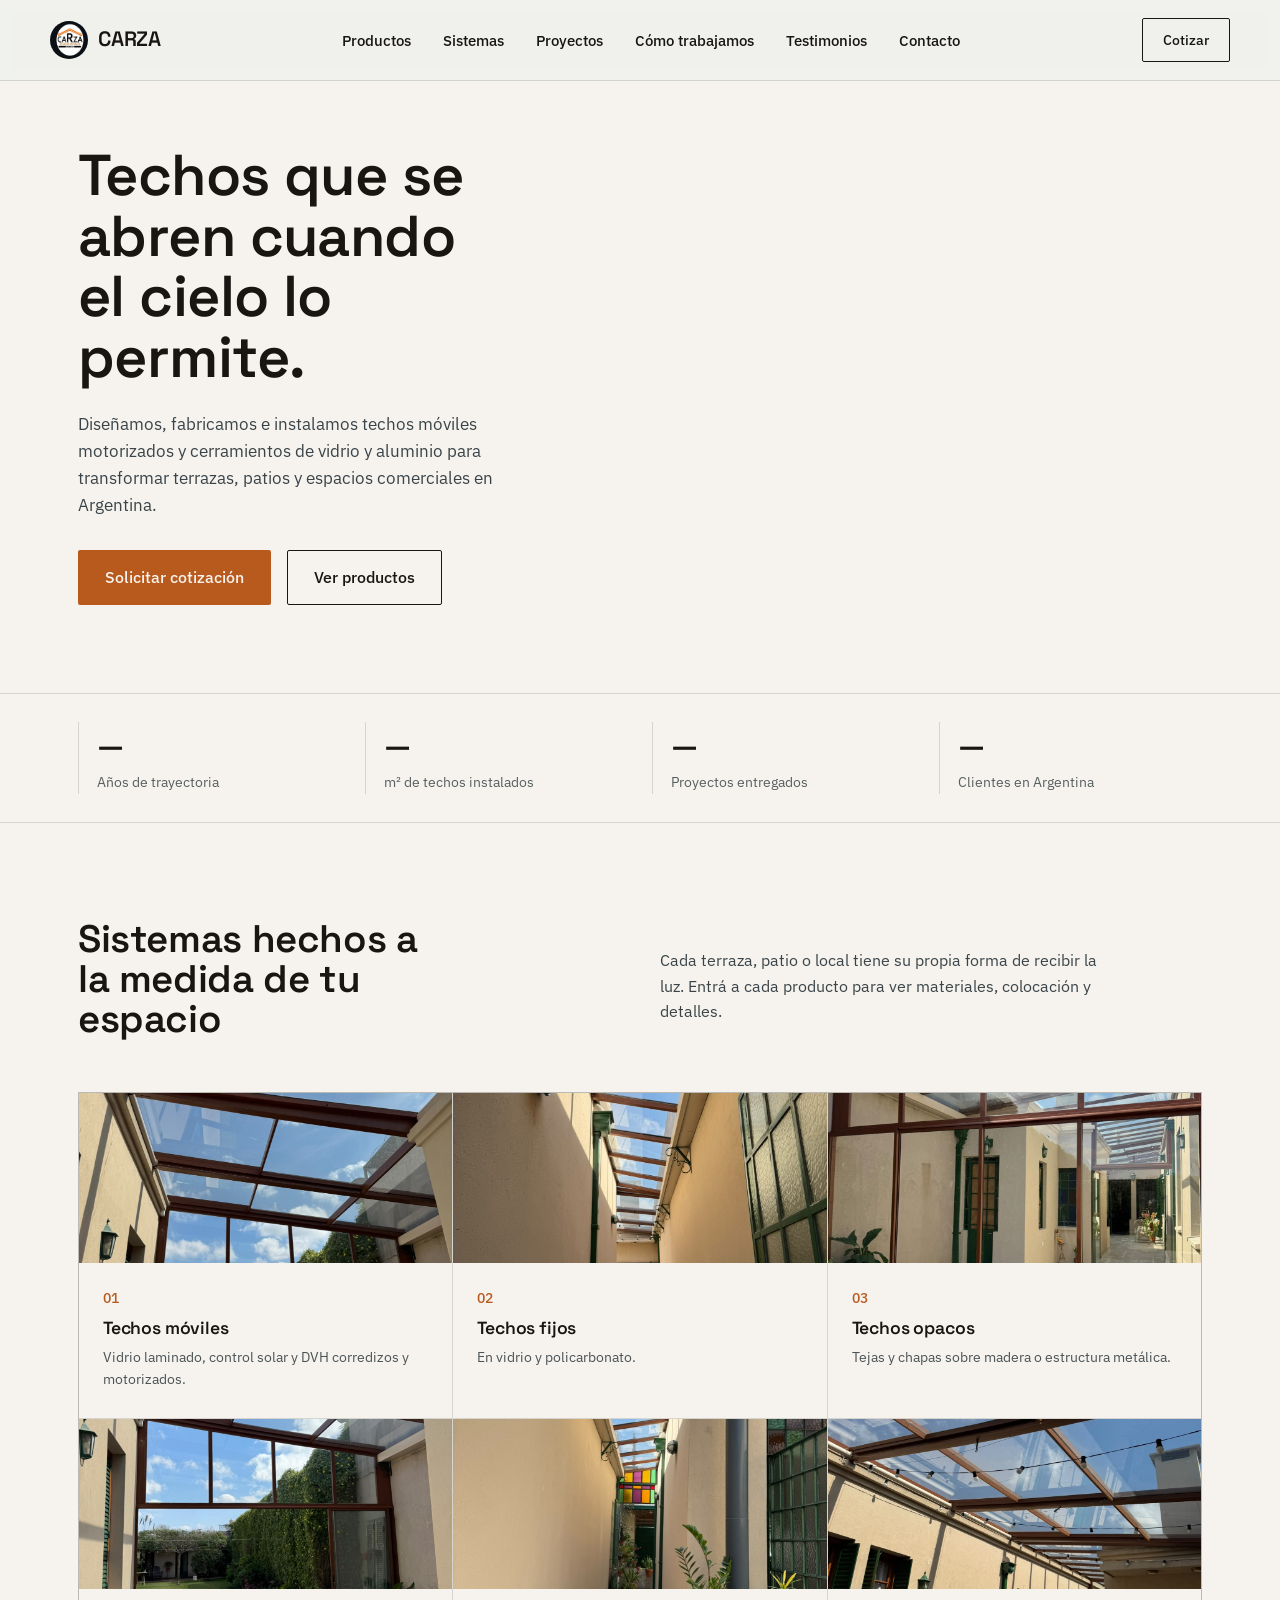
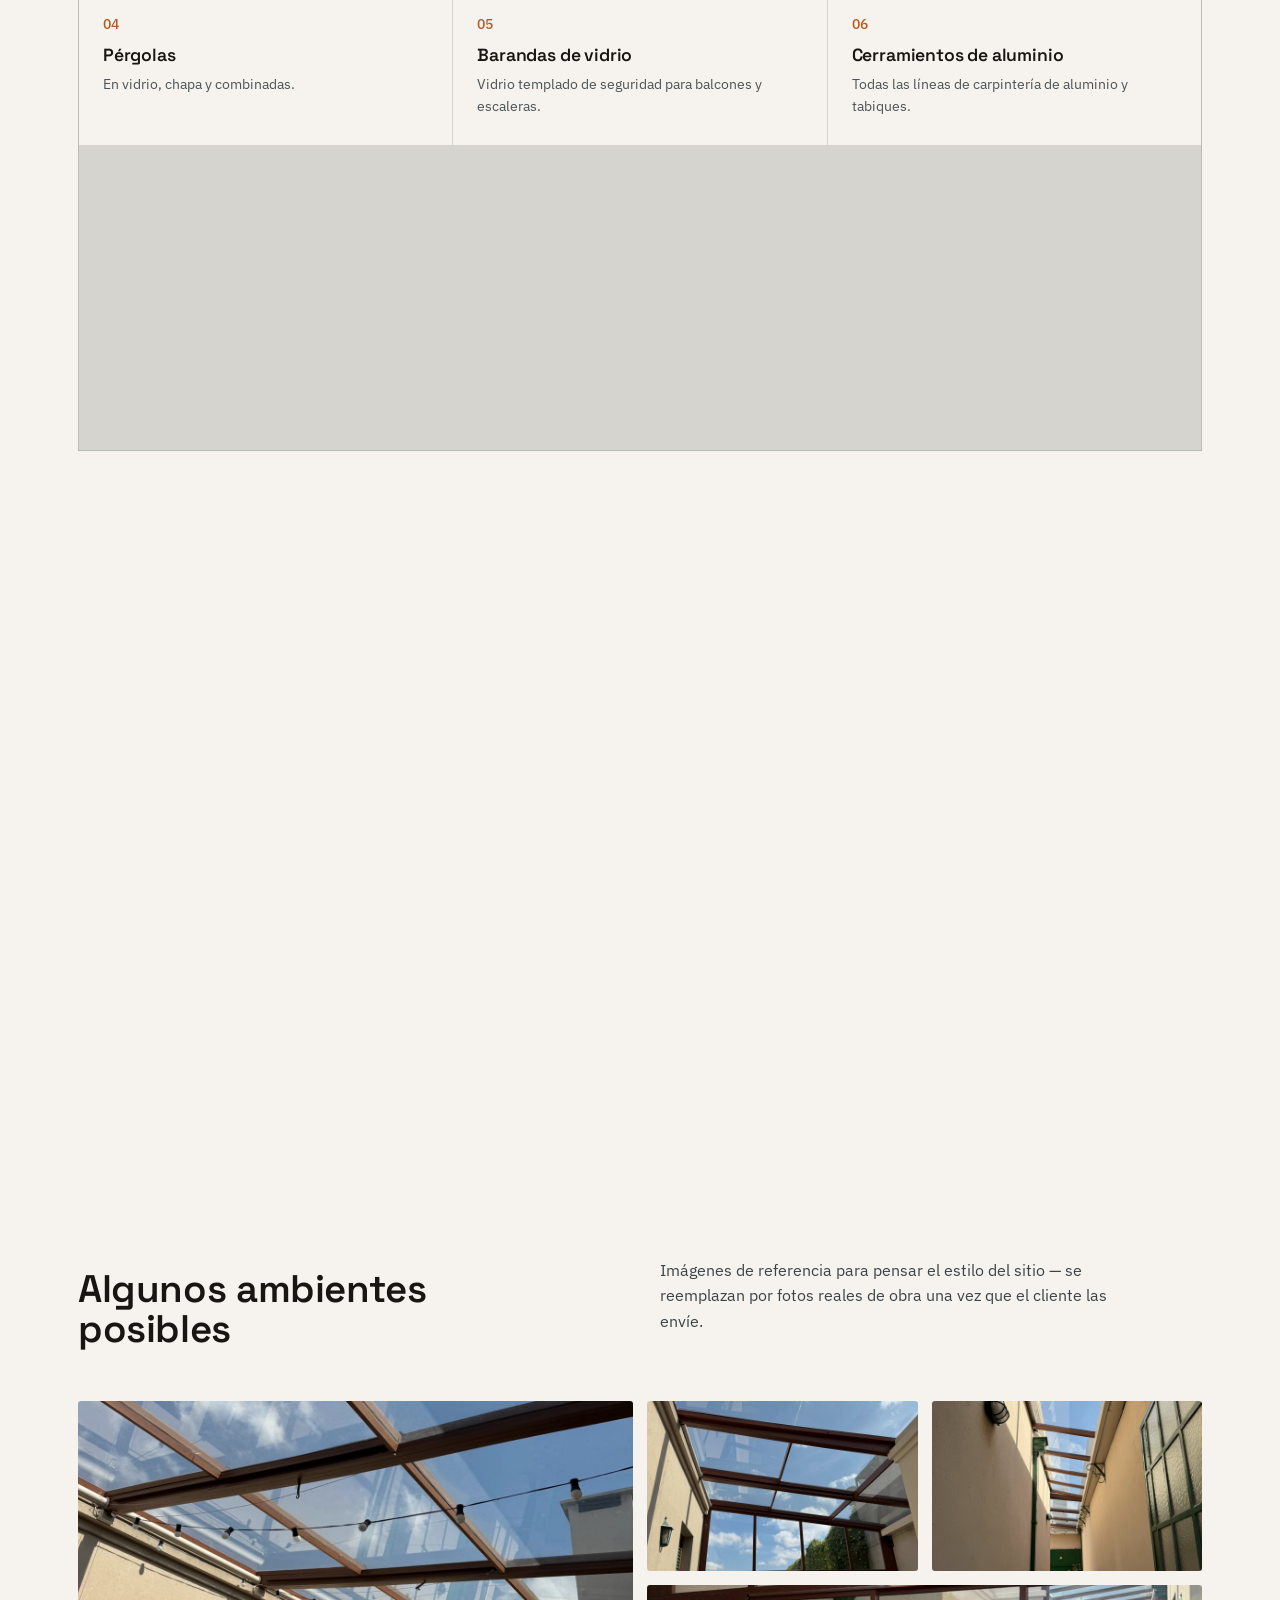
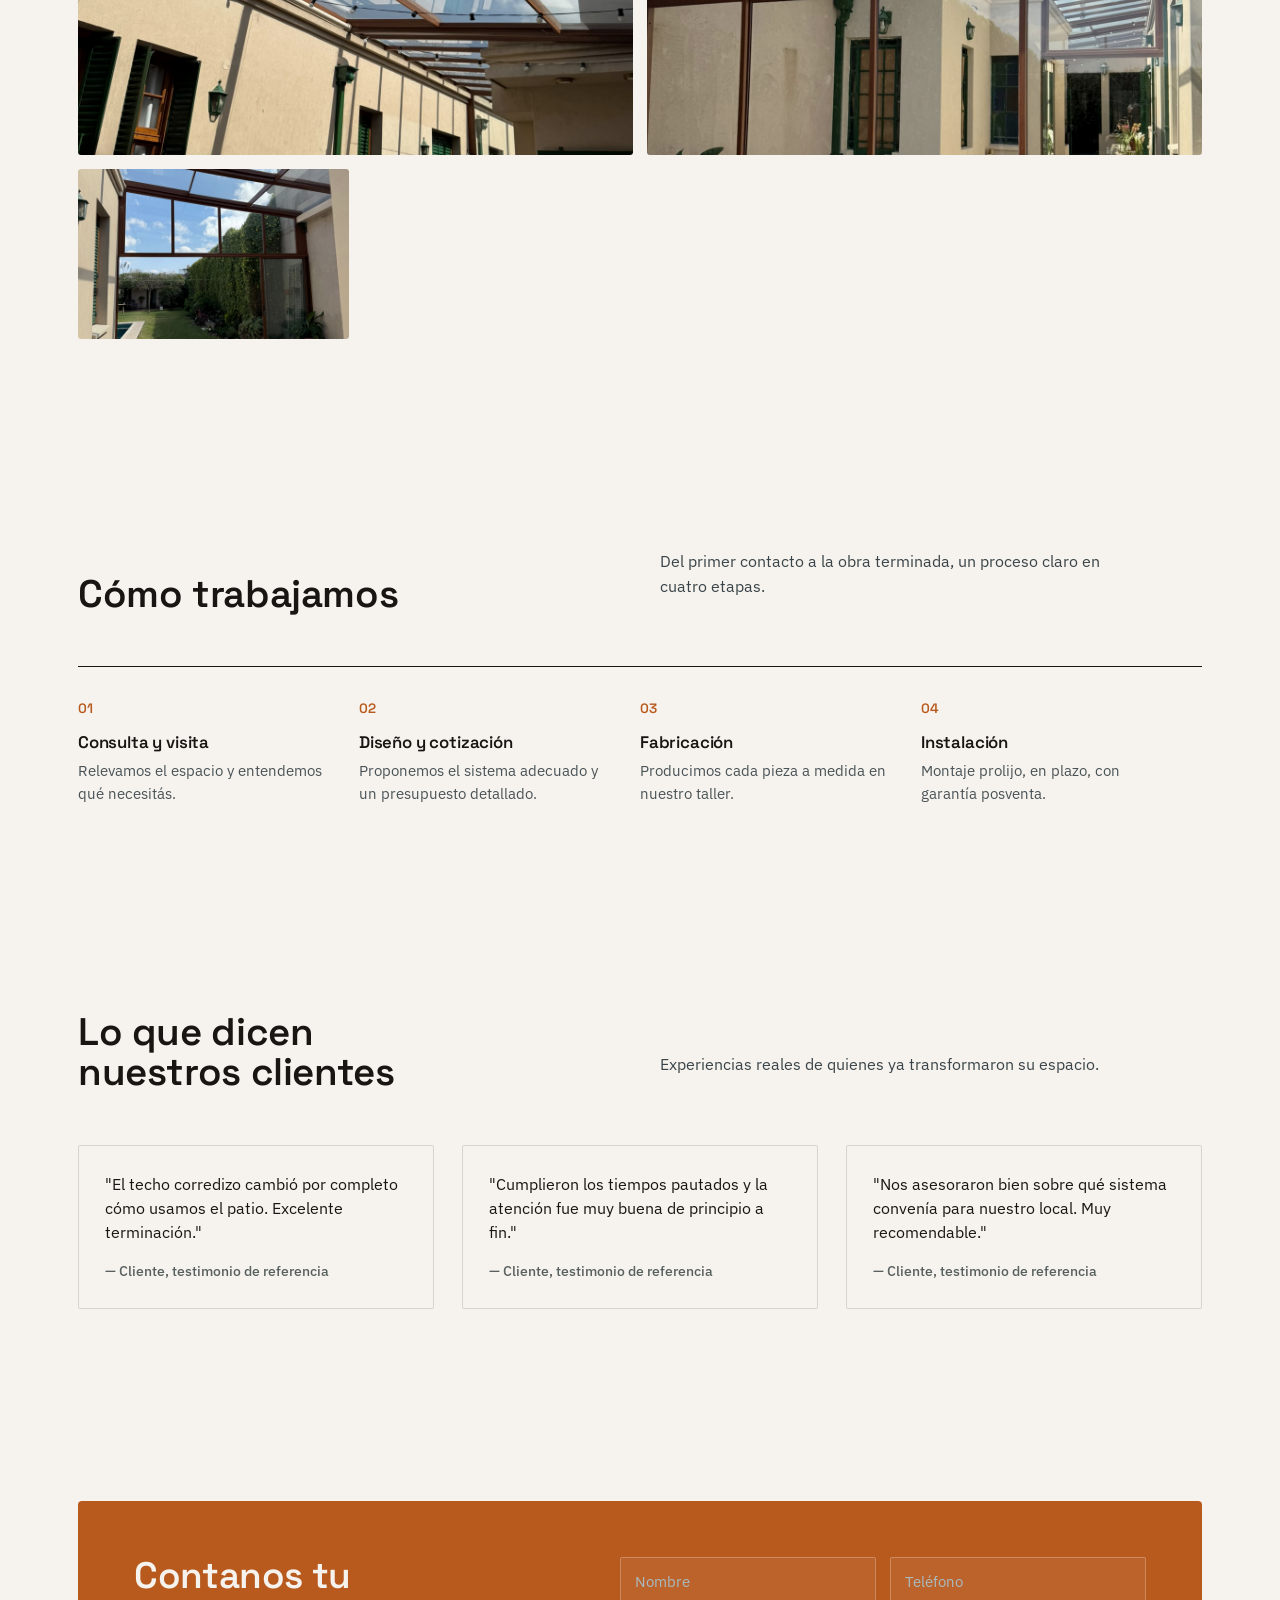
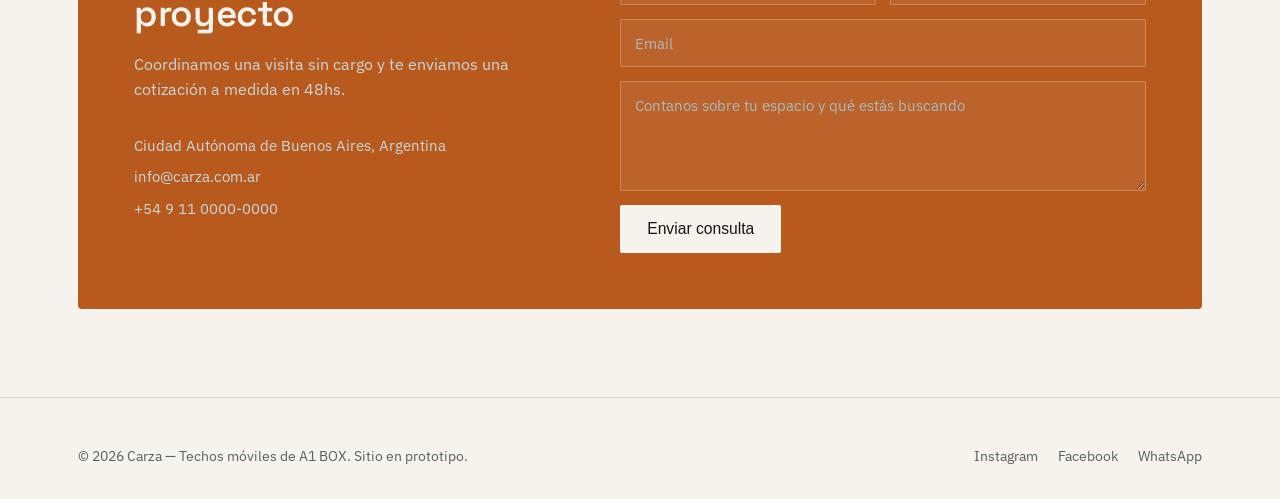
==== index.html @ 4908f933 "first commit" ====
<!DOCTYPE html>
<html lang="es-AR">
<head>
<meta charset="UTF-8">
<meta name="viewport" content="width=device-width, initial-scale=1.0">
<title>CARZA — Techos móviles de A1 BOX</title>
<meta name="description" content="Diseño, fabricación e instalación de techos móviles motorizados y cerramientos de vidrio y aluminio.">
<link rel="icon" href="assets/logo.png">
<link rel="preconnect" href="https://fonts.googleapis.com">
<link rel="preconnect" href="https://fonts.gstatic.com" crossorigin>
<link href="https://fonts.googleapis.com/css2?family=Space+Grotesk:wght@400;500;600;700&family=IBM+Plex+Sans:wght@400;500&display=swap" rel="stylesheet">
<link rel="stylesheet" href="styles.css">
</head>
<body>

<header>
  <div class="wrap header-inner">
    <a href="#top" class="brand"><img src="assets/logo.png" alt="Carza"> CARZA</a>
    <nav>
      <ul>
        <li class="has-dropdown">
          <a href="#productos">Productos</a>
          <ul class="dropdown">
            <li><a href="techos-moviles.html">Techos móviles</a></li>
            <li><a href="techos-fijos.html">Techos fijos</a></li>
            <li><a href="techos-opacos.html">Techos opacos</a></li>
            <li><a href="pergolas.html">Pérgolas</a></li>
            <li><a href="barandas-de-vidrio.html">Barandas de vidrio</a></li>
            <li><a href="cerramientos-de-aluminio.html">Cerramientos de aluminio</a></li>
            <li><a href="piel-de-vidrios.html">Piel de vidrios</a></li>
          </ul>
        </li>
        <li><a href="#sistemas">Sistemas</a></li>
        <li><a href="#galeria">Proyectos</a></li>
        <li><a href="#proceso">Cómo trabajamos</a></li>
        <li><a href="#testimonios">Testimonios</a></li>
        <li><a href="#contacto">Contacto</a></li>
      </ul>
    </nav>
    <a href="#contacto" class="nav-cta">Cotizar</a>
  </div>
</header>

<main id="top">
  <div class="wrap">
    <section class="hero" style="padding-top:64px;">
      <div>
        <h1>Techos que se abren cuando el cielo lo permite.</h1>
        <p class="lead">Diseñamos, fabricamos e instalamos techos móviles motorizados y cerramientos de vidrio y aluminio para transformar terrazas, patios y espacios comerciales en Argentina.</p>
        <div class="cta-row">
          <a href="#contacto" class="btn btn-primary">Solicitar cotización</a>
          <a href="#productos" class="btn btn-ghost">Ver productos</a>
        </div>
      </div>
      <div class="hero-visual">
        <video src="assets/video-techo.mp4" autoplay muted loop playsinline></video>
          <defs>
            <linearGradient id="sky" x1="0" y1="0" x2="0" y2="1">
              <stop offset="0" stop-color="#E6E1D9"/>
              <stop offset="1" stop-color="#F6F3EF"/>
            </linearGradient>
          </defs>
          <rect x="0" y="0" width="480" height="340" fill="url(#sky)"/>
          <rect x="30" y="60" width="16" height="220" fill="#202B30"/>
          <rect x="434" y="60" width="16" height="220" fill="#202B30"/>
          <rect x="30" y="60" width="420" height="14" fill="#202B30"/>
          <g id="slats">
            <rect class="slat" x="46" y="74" width="80" height="10" fill="#DD7A34"/>
            <rect class="slat" x="126" y="74" width="80" height="10" fill="#DD7A34" opacity="0.85"/>
            <rect class="slat" x="206" y="74" width="80" height="10" fill="#DD7A34" opacity="0.7"/>
            <rect class="slat" x="286" y="74" width="80" height="10" fill="#DD7A34" opacity="0.55"/>
            <rect class="slat" x="366" y="74" width="68" height="10" fill="#DD7A34" opacity="0.4"/>
          </g>
          <line x1="10" y1="300" x2="470" y2="300" stroke="#B3ADA4" stroke-width="1"/>
          <rect x="34" y="280" width="8" height="20" fill="#B3ADA4"/>
          <rect x="438" y="280" width="8" height="20" fill="#B3ADA4"/>
        </svg>
      </div>
    </section>
  </div>

  <div class="stat-strip">
    <div class="wrap">
      <div class="stat"><b>—</b><span>Años de trayectoria</span></div>
      <div class="stat"><b>—</b><span>m² de techos instalados</span></div>
      <div class="stat"><b>—</b><span>Proyectos entregados</span></div>
      <div class="stat"><b>—</b><span>Clientes en Argentina</span></div>
    </div>
  </div>

  <div class="wrap">
    <section id="productos">
      <div class="section-head reveal">
        <h2>Sistemas hechos a la medida de tu espacio</h2>
        <p>Cada terraza, patio o local tiene su propia forma de recibir la luz. Entrá a cada producto para ver materiales, colocación y detalles.</p>
      </div>
      <div class="product-grid">
        <a class="product-card reveal" href="techos-moviles.html">
          <div class="product-card-media"><img src="assets/img-techo2.jpeg" alt="Techos móviles" loading="lazy"></div>
          <div class="product-card-body">
            <span class="num">01</span>
            <h3>Techos móviles</h3>
            <p>Vidrio laminado, control solar y DVH corredizos y motorizados.</p>
          </div>
        </a>
        <a class="product-card reveal" href="techos-fijos.html">
          <div class="product-card-media"><img src="assets/img-techo3.jpeg" alt="Techos fijos" loading="lazy"></div>
          <div class="product-card-body">
            <span class="num">02</span>
            <h3>Techos fijos</h3>
            <p>En vidrio y policarbonato.</p>
          </div>
        </a>
        <a class="product-card reveal" href="techos-opacos.html">
          <div class="product-card-media"><img src="assets/img-techo4.jpeg" alt="Techos opacos" loading="lazy"></div>
          <div class="product-card-body">
            <span class="num">03</span>
            <h3>Techos opacos</h3>
            <p>Tejas y chapas sobre madera o estructura metálica.</p>
          </div>
        </a>
        <a class="product-card reveal" href="pergolas.html">
          <div class="product-card-media"><img src="assets/img-techo5.jpeg" alt="Pérgolas" loading="lazy"></div>
          <div class="product-card-body">
            <span class="num">04</span>
            <h3>Pérgolas</h3>
            <p>En vidrio, chapa y combinadas.</p>
          </div>
        </a>
        <a class="product-card reveal" href="barandas-de-vidrio.html">
          <div class="product-card-media"><img src="assets/img-techo6.jpeg" alt="Barandas de vidrio" loading="lazy"></div>
          <div class="product-card-body">
            <span class="num">05</span>
            <h3>Barandas de vidrio</h3>
            <p>Vidrio templado de seguridad para balcones y escaleras.</p>
          </div>
        </a>
        <a class="product-card reveal" href="cerramientos-de-aluminio.html">
          <div class="product-card-media"><img src="assets/img-techo.jpeg" alt="Cerramientos de aluminio" loading="lazy"></div>
          <div class="product-card-body">
            <span class="num">06</span>
            <h3>Cerramientos de aluminio</h3>
            <p>Todas las líneas de carpintería de aluminio y tabiques.</p>
          </div>
        </a>
        <a class="product-card reveal" href="piel-de-vidrios.html">
          <div class="product-card-media"><img src="https://picsum.photos/seed/carza-piel2/500/380" alt="Piel de vidrios" loading="lazy"></div>
          <div class="product-card-body">
            <span class="num">07</span>
            <h3>Piel de vidrios</h3>
            <p>Revestimientos y fachadas continuas de vidrio.</p>
          </div>
        </a>
      </div>
    </section>

    <section id="sistemas">
      <div class="section-head reveal">
        <h2>Líneas y sistemas que trabajamos</h2>
        <p>Un catálogo completo de carpinterías, techos y cerramientos para cada tipo de proyecto.</p>
      </div>
      <div class="systems-grid">
        <div class="systems-col reveal">
          <h3>Carpinterías de aluminio</h3>
          <p class="systems-note">Proveemos y colocamos todas las líneas de carpinterías de aluminio, ventanas y aberturas.</p>
          <ul>
            <li>Línea Herrero Clásica</li>
            <li>Línea Herrero Pesada</li>
            <li>Línea Rotonda</li>
            <li>Línea Módena</li>
            <li>Tabiques divisores de oficinas</li>
          </ul>
        </div>
        <div class="systems-col reveal">
          <h3>Techos traslúcidos / transparentes</h3>
          <ul>
            <li>Techos de vidrio armado</li>
            <li>Techos de vidrio laminado</li>
            <li>Techos de policarbonato alveolar / compacto</li>
            <li>Techos de poliacrílico</li>
            <li>Fijos y corredizos</li>
            <li>Estructura de aluminio</li>
          </ul>
        </div>
        <div class="systems-col reveal">
          <h3>Techos opacos</h3>
          <ul>
            <li>Techos de tejas sobre estructura de madera</li>
            <li>Techos de chapas sobre estructura de madera</li>
            <li>Techos de chapas sobre estructura metálica</li>
            <li>Posibilidad de realizar "techos mixtos" (incluyen sectores traslúcidos)</li>
          </ul>
        </div>
        <div class="systems-col reveal">
          <h3>Cerramientos integrales</h3>
          <p class="systems-note">Con los sistemas anteriores creamos espacios completos para:</p>
          <ul>
            <li>Quinchos</li>
            <li>Cocheras</li>
            <li>Jardines de invierno</li>
            <li>Patios cubiertos</li>
            <li>Playrooms</li>
            <li>Balcones</li>
          </ul>
        </div>
      </div>
    </section>

    <section id="galeria">
      <div class="section-head reveal">
        <h2>Algunos ambientes posibles</h2>
        <p>Imágenes de referencia para pensar el estilo del sitio — se reemplazan por fotos reales de obra una vez que el cliente las envíe.</p>
      </div>
      <div class="gallery-grid">
        <div class="gallery-item reveal">
          <img src="assets/img-techo.jpeg" alt="Patio cubierto con techo de vidrio, imagen de referencia" loading="lazy">
          <div class="cap">Patio cubierto</div>
        </div>
        <div class="gallery-item reveal">
          <img src="assets/img-techo2.jpeg" alt="Pérgola exterior, imagen de referencia" loading="lazy">
          <div class="cap">Pérgola</div>
        </div>
        <div class="gallery-item reveal">
          <img src="assets/img-techo3.jpeg" alt="Cerramiento de vidrio, imagen de referencia" loading="lazy">
          <div class="cap">Cerramiento de vidrio</div>
        </div>
        <div class="gallery-item reveal">
          <img src="assets/img-techo4.jpeg" alt="Quincho techado, imagen de referencia" loading="lazy">
          <div class="cap">Quincho</div>
        </div>
        <div class="gallery-item reveal">
          <img src="assets/img-techo5.jpeg" alt="Balcón con baranda de vidrio, imagen de referencia" loading="lazy">
          <div class="cap">Balcón</div>
        </div>
      </div>
    </section>

    <section id="proceso">
      <div class="section-head reveal">
        <h2>Cómo trabajamos</h2>
        <p>Del primer contacto a la obra terminada, un proceso claro en cuatro etapas.</p>
      </div>
      <div class="process">
        <div class="process-step reveal">
          <span class="n">01</span>
          <h3>Consulta y visita</h3>
          <p>Relevamos el espacio y entendemos qué necesitás.</p>
        </div>
        <div class="process-step reveal">
          <span class="n">02</span>
          <h3>Diseño y cotización</h3>
          <p>Proponemos el sistema adecuado y un presupuesto detallado.</p>
        </div>
        <div class="process-step reveal">
          <span class="n">03</span>
          <h3>Fabricación</h3>
          <p>Producimos cada pieza a medida en nuestro taller.</p>
        </div>
        <div class="process-step reveal">
          <span class="n">04</span>
          <h3>Instalación</h3>
          <p>Montaje prolijo, en plazo, con garantía posventa.</p>
        </div>
      </div>
    </section>

    <section id="testimonios">
      <div class="section-head reveal">
        <h2>Lo que dicen nuestros clientes</h2>
        <p>Experiencias reales de quienes ya transformaron su espacio.</p>
      </div>
      <div class="testimonials">
        <div class="testimonial reveal">
          <p>"El techo corredizo cambió por completo cómo usamos el patio. Excelente terminación."</p>
          <div class="who">— Cliente, testimonio de referencia</div>
        </div>
        <div class="testimonial reveal">
          <p>"Cumplieron los tiempos pautados y la atención fue muy buena de principio a fin."</p>
          <div class="who">— Cliente, testimonio de referencia</div>
        </div>
        <div class="testimonial reveal">
          <p>"Nos asesoraron bien sobre qué sistema convenía para nuestro local. Muy recomendable."</p>
          <div class="who">— Cliente, testimonio de referencia</div>
        </div>
      </div>
    </section>

    <section id="contacto" style="padding-bottom:48px;">
      <div class="contact reveal">
        <div>
          <h2>Contanos tu proyecto</h2>
          <p>Coordinamos una visita sin cargo y te enviamos una cotización a medida en 48hs.</p>
          <div class="contact-info">
            <div>Ciudad Autónoma de Buenos Aires, Argentina</div>
            <div>info@carza.com.ar</div>
            <div>+54 9 11 0000-0000</div>
          </div>
        </div>
        <form onsubmit="event.preventDefault();">
          <div class="form-row">
            <input type="text" placeholder="Nombre" required>
            <input type="tel" placeholder="Teléfono" required>
          </div>
          <input type="email" placeholder="Email" required>
          <textarea placeholder="Contanos sobre tu espacio y qué estás buscando"></textarea>
          <button type="submit" class="btn btn-primary">Enviar consulta</button>
        </form>
      </div>
    </section>
  </div>
</main>

<footer>
  <div class="wrap footer-inner">
    <p>© 2026 Carza — Techos móviles de A1 BOX. Sitio en prototipo.</p>
    <div class="footer-links">
      <a href="#">Instagram</a>
      <a href="#">Facebook</a>
      <a href="#">WhatsApp</a>
    </div>
  </div>
</footer>

<script src="script.js"></script>
</body>
</html>
---- styles.css ----
:root{
  --ink:#191512;
  --paper:#F6F3EF;
  --paper-2:#ECE7E0;
  --accent:#DD7A34;
  --accent-deep:#B85A1E;
  --metal:#B3ADA4;
  --line: rgba(25,21,18,0.14);
  --radius: 2px;
  --maxw: 1180px;
}
*{box-sizing:border-box;}
html{scroll-behavior:smooth;}
body{
  margin:0;
  background:var(--paper);
  color:var(--ink);
  font-family:'IBM Plex Sans', sans-serif;
  font-size:16px;
  line-height:1.55;
  -webkit-font-smoothing:antialiased;
}
h1,h2,h3,.brand{
  font-family:'Space Grotesk', sans-serif;
  font-weight:600;
  line-height:1.05;
  margin:0;
  letter-spacing:-0.01em;
}
a{color:inherit;text-decoration:none;}
img,svg{display:block;max-width:100%;}
.wrap{max-width:var(--maxw); margin:0 auto; padding:0 28px;}
:focus-visible{outline:2px solid var(--accent-deep); outline-offset:3px;}

/* ---------- HEADER ---------- */
header{
  position:sticky; top:0; z-index:40;
  background:rgba(239,241,237,0.92);
  backdrop-filter: blur(6px);
  border-bottom:1px solid var(--line);
}
.header-inner{
  display:flex; align-items:center; justify-content:space-between;
  padding:18px 0;
}
.brand{font-size:1.3rem; display:flex; align-items:center; gap:10px;}
.brand span{color:var(--accent-deep);}
.brand img{height:38px; width:38px; border-radius:50%;}
nav ul{list-style:none; display:flex; gap:32px; margin:0; padding:0;}
nav a{font-size:0.95rem; font-weight:500; position:relative;}
nav > ul > li > a::after{
  content:''; position:absolute; left:0; bottom:-4px;
  width:0; height:1px; background:var(--accent-deep);
  transition:width .2s ease;
}
nav > ul > li > a:hover::after{width:100%;}
.nav-cta{
  display:inline-block; padding:10px 20px;
  border:1px solid var(--ink); border-radius:var(--radius);
  font-size:0.9rem; font-weight:500; white-space:nowrap;
  transition:background .3s ease, color .3s ease, transform .3s ease;
}
.nav-cta:hover{background:var(--ink); color:var(--paper); transform:translateY(-2px);}
.menu-toggle{display:none;}

/* dropdown de productos en el nav */
.has-dropdown{position:relative;}
.dropdown{
  position:absolute; top:100%; left:-16px; margin-top:6px;
  background:var(--paper); border:1px solid var(--line); border-radius:var(--radius);
  min-width:230px; padding:8px 0; display:none; flex-direction:column; gap:0;
  box-shadow:0 20px 40px -24px rgba(25,21,18,0.35);
  opacity:0; transform:translateY(6px);
  transition:opacity .25s ease, transform .25s ease;
}
.has-dropdown:hover .dropdown{display:flex; opacity:1; transform:translateY(0);}
.dropdown li{width:100%;}
.dropdown a{display:block; padding:10px 18px; font-size:0.9rem; font-weight:400;}
.dropdown a:hover{background:var(--paper-2); color:var(--accent-deep);}
.dropdown a::after{display:none;}

/* ---------- HERO ---------- */
.hero{
  display:grid; grid-template-columns: 1.1fr 0.9fr;
  align-items:center; gap:48px;
  padding:72px 0 88px;
}
.hero h1{
  font-size:clamp(2.4rem, 4.6vw, 3.6rem);
  max-width:11ch;
}
.hero p.lead{
  margin:24px 0 32px; max-width:44ch;
  font-size:1.08rem; color:#3A4448;
}
.cta-row{display:flex; gap:16px; flex-wrap:wrap;}
.btn{
  display:inline-flex; align-items:center; gap:8px;
  padding:14px 26px; border-radius:var(--radius);
  font-weight:500; font-size:0.98rem; cursor:pointer; border:1px solid transparent;
  transition:transform .35s cubic-bezier(.2,.7,.3,1), background .35s ease, box-shadow .35s ease;
}
.btn:hover{transform:translateY(-3px); box-shadow:0 14px 26px -16px rgba(25,21,18,0.45);}
.btn-primary{background:var(--accent-deep); color:var(--paper);}
.btn-primary:hover{background:var(--ink);}
.btn-ghost{border-color:var(--ink);}
.btn-ghost:hover{background:var(--ink); color:var(--paper);}

.hero-visual{position:relative;}
.roof-illustration{width:100%; height:auto;}
.slat{ transform-origin: left center; }

.stat-strip{
  border-top:1px solid var(--line); border-bottom:1px solid var(--line);
  padding:28px 0;
}
.stat-strip .wrap{
  display:grid; grid-template-columns:repeat(4,1fr); gap:24px; text-align:left;
}
.stat{border-left:1px solid var(--line); padding-left:18px;}
.stat b{display:block; font-family:'Space Grotesk',sans-serif; font-size:1.9rem; font-weight:600;}
.stat span{font-size:0.85rem; color:#57605F;}

/* ---------- SECTION SHARED ---------- */
section{padding:96px 0;}
.section-head{
  display:grid; grid-template-columns: 1fr 1fr; gap:40px;
  align-items:end; margin-bottom:52px;
}
.section-head h2{font-size:clamp(1.8rem,3vw,2.4rem); max-width:14ch;}
.section-head p{color:#3A4448; max-width:46ch; font-size:1.02rem;}

/* ---------- PRODUCTOS (grid de tarjetas que enlazan a cada página) ---------- */
.product-grid{
  display:grid; grid-template-columns:repeat(3,1fr); gap:1px;
  background:var(--line); border:1px solid var(--line);
}
.product-card{
  background:var(--paper); display:block;
  transition:background .35s ease, transform .5s cubic-bezier(.2,.7,.3,1), box-shadow .5s ease;
}
.product-card:hover{background:var(--paper-2); transform:translateY(-6px); box-shadow:0 18px 34px -22px rgba(25,21,18,0.35); z-index:2; position:relative;}
.product-card-media{height:170px; overflow:hidden;}
.product-card-media img{width:100%; height:100%; object-fit:cover; transition:transform .6s cubic-bezier(.2,.7,.3,1);}
.product-card:hover .product-card-media img{transform:scale(1.06);}
.product-card-body{padding:22px 24px 28px;}
.product-card .num{font-size:0.85rem; color:var(--accent-deep); font-weight:500;}
.product-card h3{font-size:1.1rem; margin-top:10px;}
.product-card p{margin:8px 0 0; font-size:0.9rem; color:#4A5356;}

/* ---------- PRODUCT DETAIL (página individual de cada producto) ---------- */
.breadcrumb{font-size:0.85rem; color:#57605F; margin:28px 0 0;}
.breadcrumb a{color:var(--accent-deep);}
.breadcrumb a:hover{text-decoration:underline;}
.product-hero-title{font-size:clamp(2rem,4vw,2.8rem); max-width:16ch; margin:18px 0 40px;}
.product-detail{
  display:grid; grid-template-columns:1fr 1fr; gap:0;
  border:1px solid var(--line);
}
.product-detail-media{overflow:hidden;}
.product-detail-media img{width:100%; height:100%; object-fit:cover; min-height:420px;}
.product-detail-body{padding:44px 46px;}
.product-detail-body p{font-size:1rem; color:#3A4448; margin:0 0 20px;}
.product-detail-body h4{font-family:'Space Grotesk',sans-serif; font-size:0.85rem; font-weight:600; color:var(--accent-deep); margin:22px 0 10px; text-transform:uppercase; letter-spacing:0.02em;}
.product-detail-body ul{margin:0; padding-left:18px; font-size:0.95rem; color:#4A5356;}
.product-detail-body ul li{margin-bottom:6px;}
.product-cta{
  margin-top:56px; padding:40px; border-radius:4px;
  background:var(--accent-deep); color:var(--paper);
  display:flex; align-items:center; justify-content:space-between; gap:24px; flex-wrap:wrap;
}
.product-cta h3{color:var(--paper); font-size:1.3rem; max-width:24ch;}
.product-cta .btn-primary{background:var(--paper); color:var(--ink);}
.product-cta .btn-primary:hover{background:#fff;}
.product-nav-strip{margin-top:64px; padding-top:28px; border-top:1px solid var(--line);}
.product-nav-strip .label{font-size:0.85rem; color:#57605F; margin-bottom:14px;}
.product-nav-strip .links{display:flex; flex-wrap:wrap; gap:10px;}
.product-nav-strip a{
  padding:9px 16px; border:1px solid var(--line); border-radius:20px;
  font-size:0.88rem; transition:background .3s ease, border-color .3s ease;
}
.product-nav-strip a:hover{background:var(--paper-2); border-color:var(--ink);}

/* ---------- SISTEMAS ---------- */
.systems-grid{
  display:grid; grid-template-columns:repeat(4,1fr); gap:32px;
}
.systems-col{border-top:1px solid var(--ink); padding-top:20px;}
.systems-col h3{font-size:1.02rem; margin-bottom:12px;}
.systems-col .systems-note{font-size:0.88rem; color:#4A5356; margin:0 0 10px;}
.systems-col ul{margin:0; padding-left:18px; font-size:0.88rem; color:#4A5356;}
.systems-col ul li{margin-bottom:6px;}

/* ---------- GALERÍA ---------- */
.gallery-grid{
  display:grid; grid-template-columns:repeat(4,1fr); grid-auto-rows:170px; gap:14px;
}
.gallery-item{
  position:relative; overflow:hidden; border-radius:3px; cursor:default;
}
.gallery-item:nth-child(1){grid-column:span 2; grid-row:span 2;}
.gallery-item:nth-child(4){grid-column:span 2;}
.gallery-item img{
  width:100%; height:100%; object-fit:cover; display:block;
  transform:scale(1.02);
  transition:transform .7s cubic-bezier(.2,.7,.3,1), filter .5s ease;
  filter:grayscale(0.15) contrast(1.02);
}
.gallery-item:hover img{transform:scale(1.09); filter:grayscale(0) contrast(1.05);}
.gallery-item .cap{
  position:absolute; left:0; right:0; bottom:0; padding:14px 16px;
  background:linear-gradient(0deg, rgba(25,21,18,0.75), rgba(25,21,18,0));
  color:#F6F3EF; font-size:0.85rem; font-weight:500;
  transform:translateY(6px); opacity:0;
  transition:opacity .35s ease, transform .35s ease;
}
.gallery-item:hover .cap{opacity:1; transform:translateY(0);}

/* ---------- SCROLL REVEAL ---------- */
.reveal{
  opacity:0; transform:translateY(26px);
  transition:opacity .8s cubic-bezier(.2,.7,.25,1), transform .8s cubic-bezier(.2,.7,.25,1);
}
.reveal.in-view{opacity:1; transform:translateY(0);}
.product-grid .reveal:nth-child(2){transition-delay:.06s;}
.product-grid .reveal:nth-child(3){transition-delay:.12s;}
.product-grid .reveal:nth-child(4){transition-delay:.18s;}
.product-grid .reveal:nth-child(5){transition-delay:.24s;}
.product-grid .reveal:nth-child(6){transition-delay:.3s;}
.product-grid .reveal:nth-child(7){transition-delay:.36s;}
.systems-grid .reveal:nth-child(2){transition-delay:.08s;}
.systems-grid .reveal:nth-child(3){transition-delay:.16s;}
.systems-grid .reveal:nth-child(4){transition-delay:.24s;}
.gallery-grid .reveal:nth-child(2){transition-delay:.08s;}
.gallery-grid .reveal:nth-child(3){transition-delay:.16s;}
.gallery-grid .reveal:nth-child(4){transition-delay:.24s;}
.gallery-grid .reveal:nth-child(5){transition-delay:.32s;}
.process .reveal:nth-child(2){transition-delay:.08s;}
.process .reveal:nth-child(3){transition-delay:.16s;}
.process .reveal:nth-child(4){transition-delay:.24s;}
.testimonials .reveal:nth-child(2){transition-delay:.08s;}
.testimonials .reveal:nth-child(3){transition-delay:.16s;}
@media (prefers-reduced-motion: reduce){
  .reveal{opacity:1; transform:none; transition:none;}
}

/* ---------- PROCESO ---------- */
.process{
  display:grid; grid-template-columns:repeat(4,1fr); gap:0;
}
.process-step{
  padding:28px 24px 0 0; border-top:1px solid var(--ink);
}
.process-step .n{font-family:'Space Grotesk',sans-serif; font-size:0.85rem; color:var(--accent-deep); font-weight:600;}
.process-step h3{font-size:1.05rem; margin-top:14px;}
.process-step p{font-size:0.92rem; color:#4A5356; margin-top:8px;}

/* ---------- TESTIMONIOS ---------- */
.testimonials{
  display:grid; grid-template-columns:repeat(3,1fr); gap:28px;
}
.testimonial{
  border:1px solid var(--line); padding:26px; border-radius:var(--radius);
  background:var(--paper);
  transition:transform .5s cubic-bezier(.2,.7,.3,1), box-shadow .5s ease;
}
.testimonial:hover{transform:translateY(-5px); box-shadow:0 16px 30px -22px rgba(25,21,18,0.35);}
.testimonial p{font-size:0.98rem; margin:0 0 16px;}
.testimonial .who{font-size:0.85rem; color:#57605F; font-weight:500;}

/* ---------- CONTACTO ---------- */
.contact{
  display:grid; grid-template-columns:0.9fr 1.1fr; gap:56px;
  background:var(--accent-deep); color:var(--paper);
  border-radius:4px; padding:56px;
}
.contact h2{font-size:clamp(1.8rem,3vw,2.3rem); color:var(--paper); max-width:12ch;}
.contact p{color:#CBD8DC; margin-top:18px; max-width:38ch;}
.contact-info{margin-top:32px; font-size:0.95rem; color:#CBD8DC;}
.contact-info div{margin-bottom:8px;}
form{display:grid; gap:14px;}
.form-row{display:grid; grid-template-columns:1fr 1fr; gap:14px;}
input,textarea{
  width:100%; padding:13px 14px; border-radius:2px; border:1px solid rgba(255,255,255,0.25);
  background:rgba(255,255,255,0.06); color:var(--paper); font-family:inherit; font-size:0.95rem;
}
input::placeholder,textarea::placeholder{color:#A9BBC0;}
textarea{min-height:110px; resize:vertical;}
.contact .btn-primary{background:var(--paper); color:var(--ink); justify-self:start;}
.contact .btn-primary:hover{background:#fff;}

/* ---------- FOOTER ---------- */
footer{padding:48px 0 32px; border-top:1px solid var(--line); margin-top:40px;}
.footer-inner{display:flex; justify-content:space-between; align-items:flex-end; flex-wrap:wrap; gap:24px;}
.footer-inner p{font-size:0.85rem; color:#57605F; margin:0;}
.footer-links{display:flex; gap:20px;}
.footer-links a{font-size:0.85rem; color:#57605F;}
.footer-links a:hover{color:var(--ink);}

@media (max-width: 900px){
  .hero{grid-template-columns:1fr; padding-top:48px;}
  .stat-strip .wrap{grid-template-columns:repeat(2,1fr); row-gap:20px;}
  .section-head{grid-template-columns:1fr;}
  .product-grid{grid-template-columns:1fr;}
  .product-detail{grid-template-columns:1fr;}
  .product-detail-media img{min-height:240px;}
  .systems-grid{grid-template-columns:1fr 1fr; row-gap:28px;}
  .gallery-grid{grid-template-columns:repeat(2,1fr); grid-auto-rows:140px;}
  .gallery-item:nth-child(1){grid-column:span 2; grid-row:span 1;}
  .gallery-item:nth-child(4){grid-column:span 2;}
  .process{grid-template-columns:1fr 1fr; row-gap:24px;}
  .testimonials{grid-template-columns:1fr;}
  .contact{grid-template-columns:1fr; padding:36px 24px;}
  .form-row{grid-template-columns:1fr;}
  nav ul{display:none;}
}
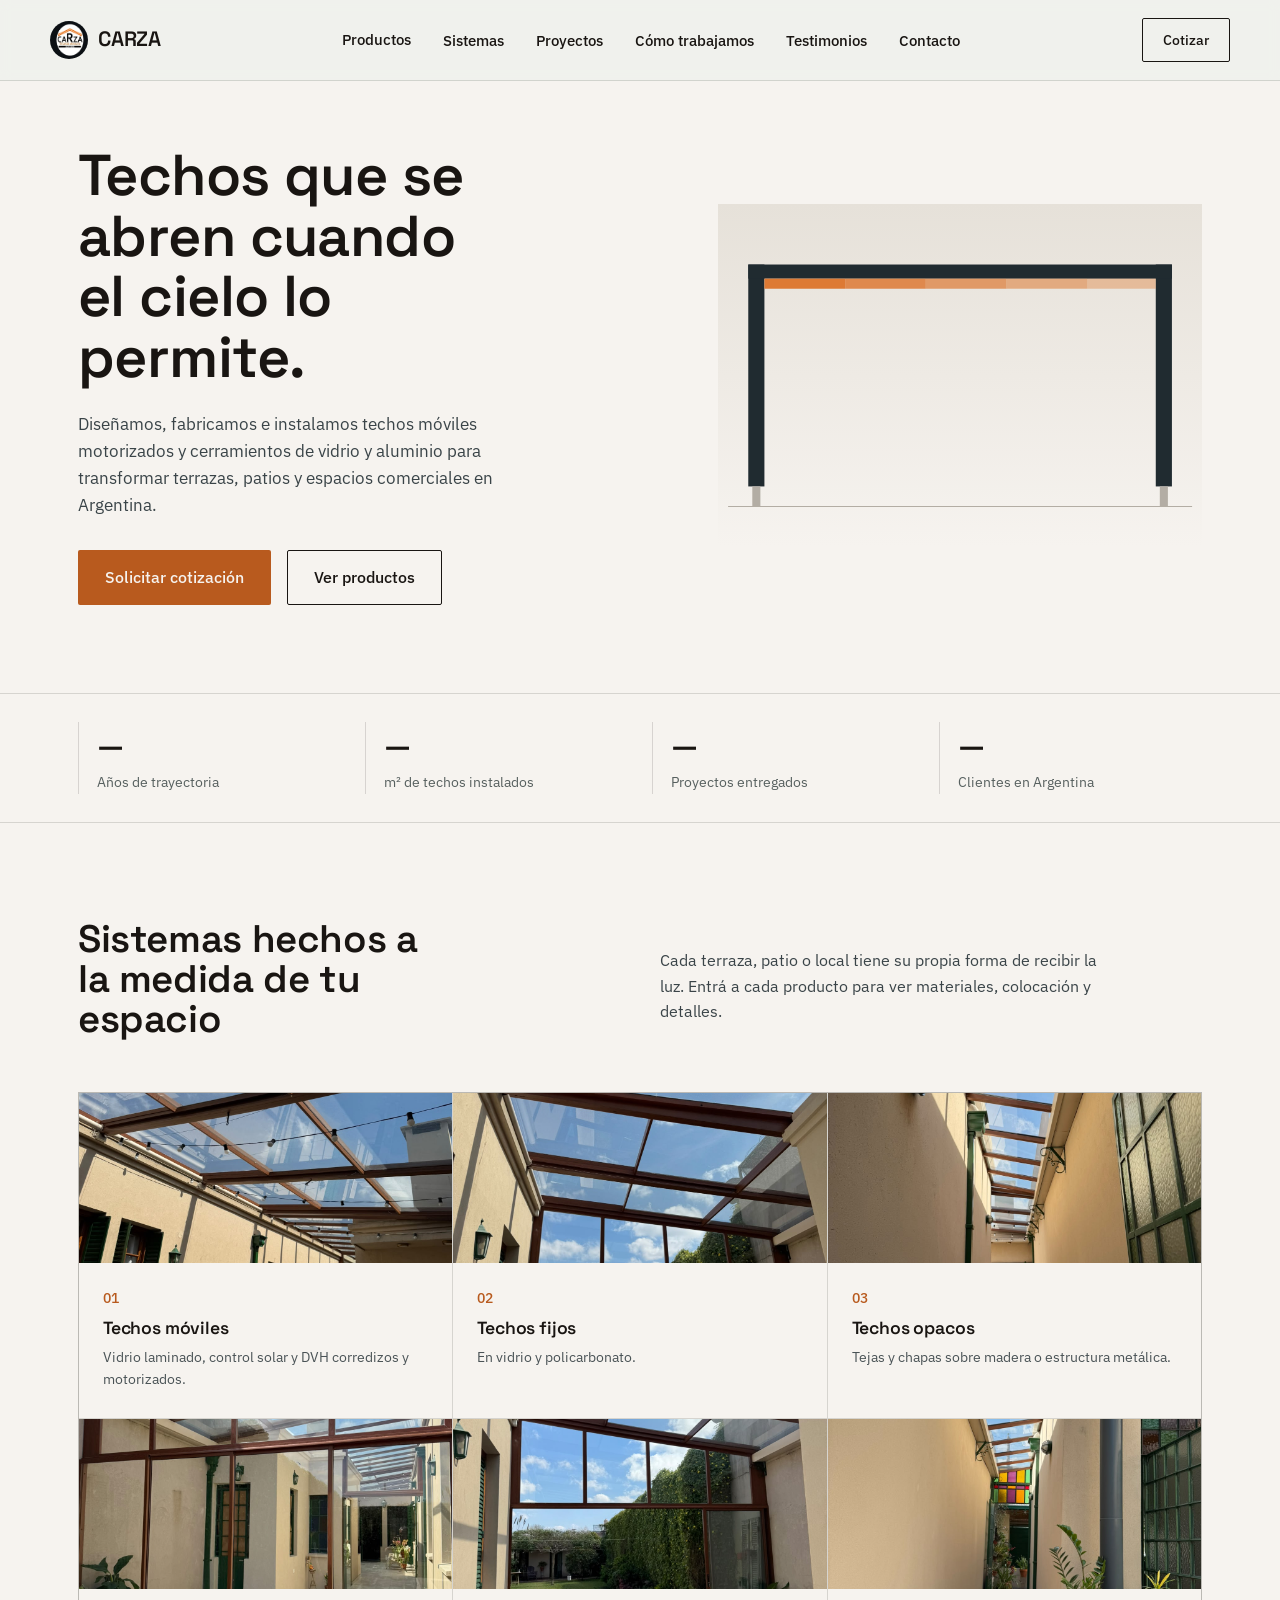
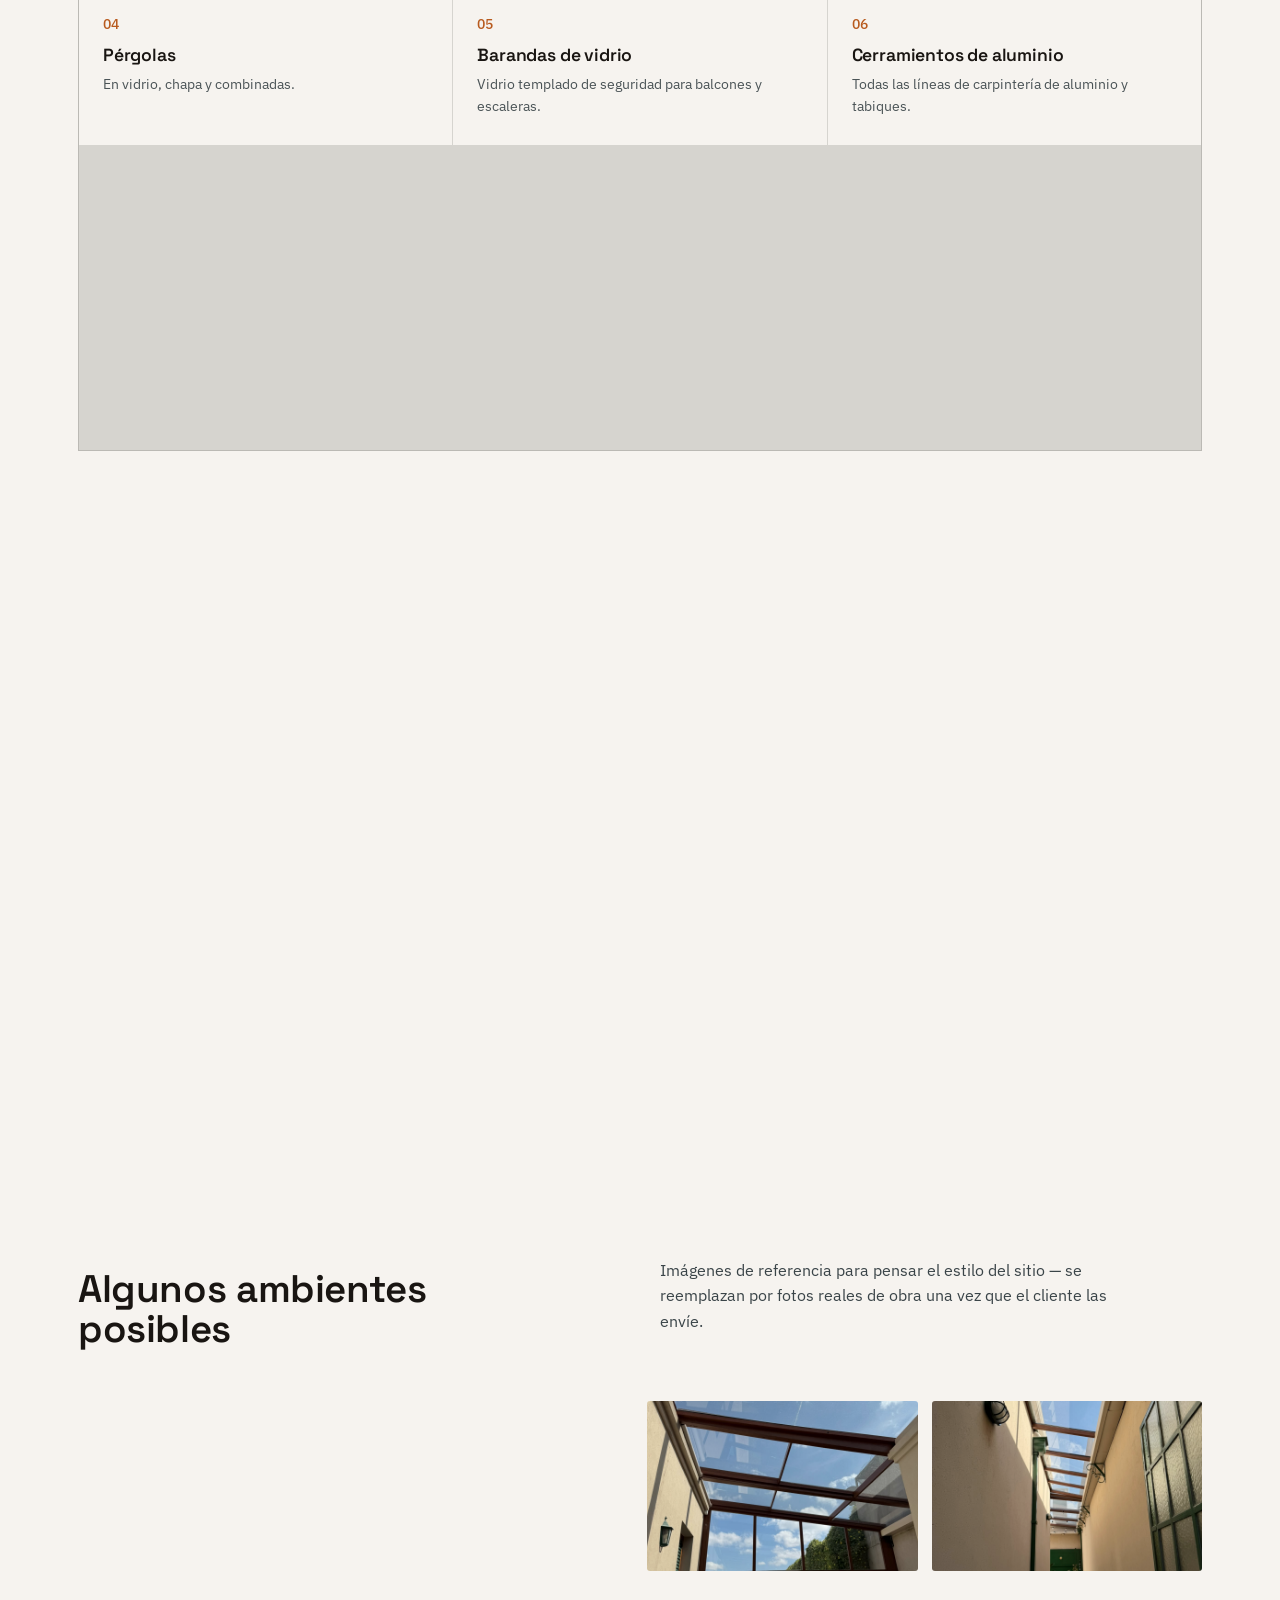
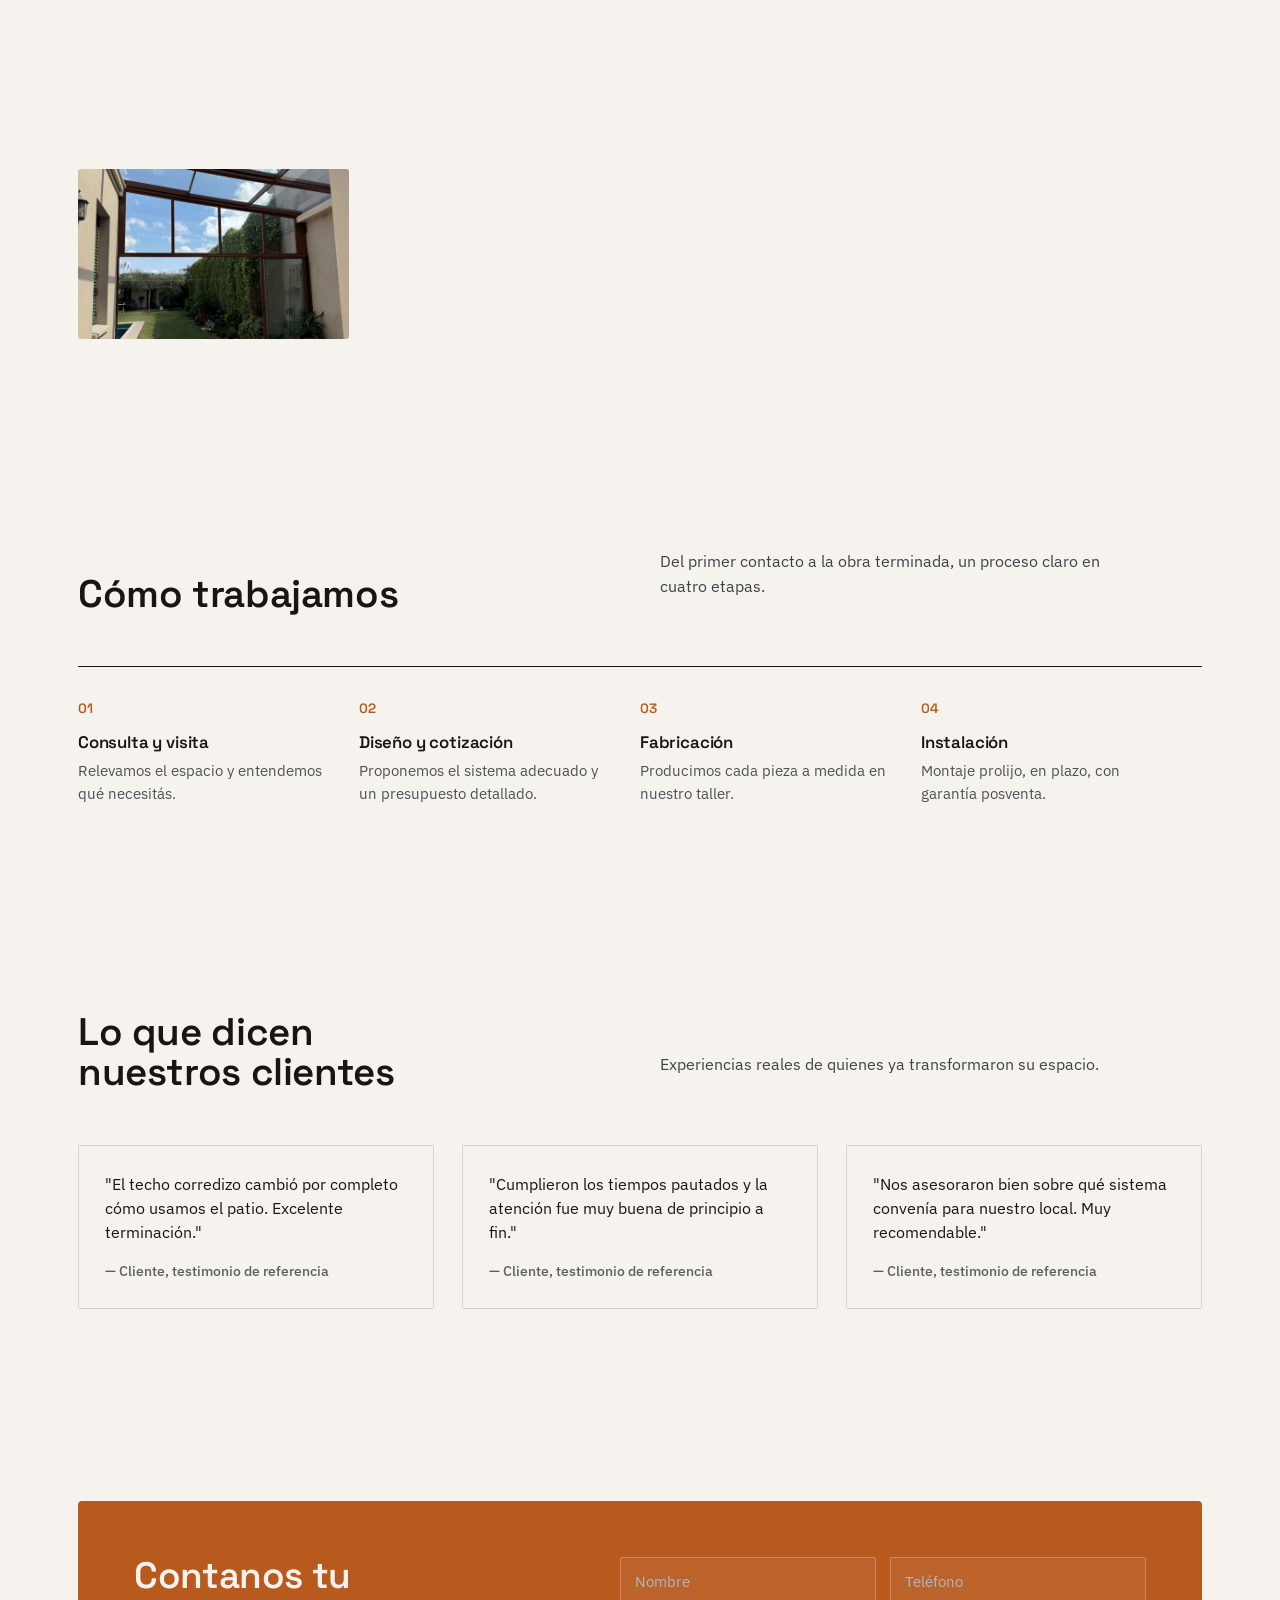
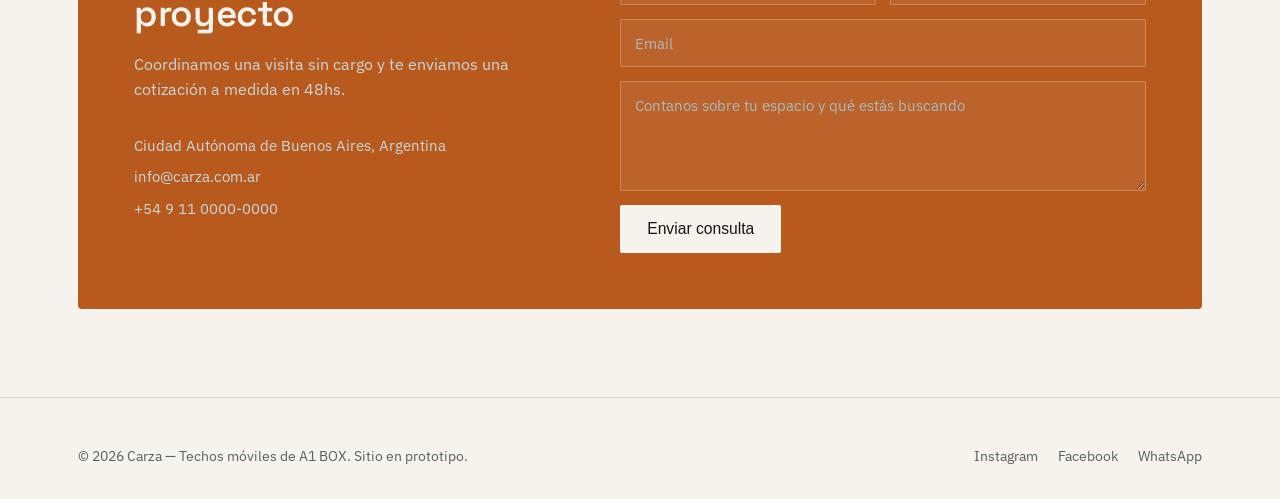
==== commit 1a35702c: "feat: Agregacion de responsive para otros dispositivos y tambien actualizacion de imagenes genericas" ====
--- a/index.html
+++ b/index.html
@@ -16,10 +16,14 @@
 <header>
   <div class="wrap header-inner">
     <a href="#top" class="brand"><img src="assets/logo.png" alt="Carza"> CARZA</a>
-    <nav>
+    <button class="menu-toggle" id="menuToggle" aria-label="Abrir menú" aria-expanded="false"><span></span></button>
+    <nav id="siteNav">
       <ul>
         <li class="has-dropdown">
-          <a href="#productos">Productos</a>
+          <div class="dropdown-row">
+            <a href="#productos">Productos</a>
+            <button class="dropdown-toggle" aria-label="Mostrar productos" aria-expanded="false">▾</button>
+          </div>
           <ul class="dropdown">
             <li><a href="techos-moviles.html">Techos móviles</a></li>
             <li><a href="techos-fijos.html">Techos fijos</a></li>
@@ -53,7 +57,7 @@
         </div>
       </div>
       <div class="hero-visual">
-        <video src="assets/video-techo.mp4" autoplay muted loop playsinline></video>
+        <svg class="roof-illustration" viewBox="0 0 480 340" xmlns="http://www.w3.org/2000/svg">
           <defs>
             <linearGradient id="sky" x1="0" y1="0" x2="0" y2="1">
               <stop offset="0" stop-color="#E6E1D9"/>
@@ -96,7 +100,7 @@
       </div>
       <div class="product-grid">
         <a class="product-card reveal" href="techos-moviles.html">
-          <div class="product-card-media"><img src="assets/img-techo2.jpeg" alt="Techos móviles" loading="lazy"></div>
+          <div class="product-card-media"><img src="assets/img-techo.jpeg" alt="Techos móviles" loading="lazy"></div>
           <div class="product-card-body">
             <span class="num">01</span>
             <h3>Techos móviles</h3>
@@ -104,7 +108,7 @@
           </div>
         </a>
         <a class="product-card reveal" href="techos-fijos.html">
-          <div class="product-card-media"><img src="assets/img-techo3.jpeg" alt="Techos fijos" loading="lazy"></div>
+          <div class="product-card-media"><img src="assets/img-techo2.jpeg" alt="Techos fijos" loading="lazy"></div>
           <div class="product-card-body">
             <span class="num">02</span>
             <h3>Techos fijos</h3>
@@ -112,7 +116,7 @@
           </div>
         </a>
         <a class="product-card reveal" href="techos-opacos.html">
-          <div class="product-card-media"><img src="assets/img-techo4.jpeg" alt="Techos opacos" loading="lazy"></div>
+          <div class="product-card-media"><img src="assets/img-techo3.jpeg" alt="Techos opacos" loading="lazy"></div>
           <div class="product-card-body">
             <span class="num">03</span>
             <h3>Techos opacos</h3>
@@ -120,7 +124,7 @@
           </div>
         </a>
         <a class="product-card reveal" href="pergolas.html">
-          <div class="product-card-media"><img src="assets/img-techo5.jpeg" alt="Pérgolas" loading="lazy"></div>
+          <div class="product-card-media"><img src="assets/img-techo4.jpeg" alt="Pérgolas" loading="lazy"></div>
           <div class="product-card-body">
             <span class="num">04</span>
             <h3>Pérgolas</h3>
@@ -128,7 +132,7 @@
           </div>
         </a>
         <a class="product-card reveal" href="barandas-de-vidrio.html">
-          <div class="product-card-media"><img src="assets/img-techo6.jpeg" alt="Barandas de vidrio" loading="lazy"></div>
+          <div class="product-card-media"><img src="assets/img-techo5.jpeg" alt="Barandas de vidrio" loading="lazy"></div>
           <div class="product-card-body">
             <span class="num">05</span>
             <h3>Barandas de vidrio</h3>
@@ -136,7 +140,7 @@
           </div>
         </a>
         <a class="product-card reveal" href="cerramientos-de-aluminio.html">
-          <div class="product-card-media"><img src="assets/img-techo.jpeg" alt="Cerramientos de aluminio" loading="lazy"></div>
+          <div class="product-card-media"><img src="assets/img-techo6.jpeg" alt="Cerramientos de aluminio" loading="lazy"></div>
           <div class="product-card-body">
             <span class="num">06</span>
             <h3>Cerramientos de aluminio</h3>
@@ -144,7 +148,7 @@
           </div>
         </a>
         <a class="product-card reveal" href="piel-de-vidrios.html">
-          <div class="product-card-media"><img src="https://picsum.photos/seed/carza-piel2/500/380" alt="Piel de vidrios" loading="lazy"></div>
+          <div class="product-card-media"><img src="assets/img-techo.jpeg" alt="Piel de vidrios" loading="lazy"></div>
           <div class="product-card-body">
             <span class="num">07</span>
             <h3>Piel de vidrios</h3>
@@ -213,24 +217,24 @@
       </div>
       <div class="gallery-grid">
         <div class="gallery-item reveal">
-          <img src="assets/img-techo.jpeg" alt="Patio cubierto con techo de vidrio, imagen de referencia" loading="lazy">
-          <div class="cap">Patio cubierto</div>
-        </div>
-        <div class="gallery-item reveal">
-          <img src="assets/img-techo2.jpeg" alt="Pérgola exterior, imagen de referencia" loading="lazy">
-          <div class="cap">Pérgola</div>
+          <video src="assets/video-techo2.mp4" autoplay muted loop playsinline></video>
+          <div class="cap">Techo en movimiento</div>
+        </div>
+        <div class="gallery-item reveal">
+          <img src="assets/img-techo2.jpeg" alt="Techo de vidrio, imagen de referencia" loading="lazy">
+          <div class="cap">Galería cubierta</div>
         </div>
         <div class="gallery-item reveal">
           <img src="assets/img-techo3.jpeg" alt="Cerramiento de vidrio, imagen de referencia" loading="lazy">
           <div class="cap">Cerramiento de vidrio</div>
         </div>
         <div class="gallery-item reveal">
-          <img src="assets/img-techo4.jpeg" alt="Quincho techado, imagen de referencia" loading="lazy">
-          <div class="cap">Quincho</div>
-        </div>
-        <div class="gallery-item reveal">
-          <img src="assets/img-techo5.jpeg" alt="Balcón con baranda de vidrio, imagen de referencia" loading="lazy">
-          <div class="cap">Balcón</div>
+          <video src="assets/video-techo.mp4" autoplay muted loop playsinline></video>
+          <div class="cap">Detalle de instalación</div>
+        </div>
+        <div class="gallery-item reveal">
+          <img src="assets/img-techo5.jpeg" alt="Patio con techo móvil, imagen de referencia" loading="lazy">
+          <div class="cap">Patio cubierto</div>
         </div>
       </div>
     </section>
@@ -323,4 +327,4 @@
 
 <script src="script.js"></script>
 </body>
-</html>
+</html>
--- a/styles.css
+++ b/styles.css
@@ -48,12 +48,12 @@
 .brand img{height:38px; width:38px; border-radius:50%;}
 nav ul{list-style:none; display:flex; gap:32px; margin:0; padding:0;}
 nav a{font-size:0.95rem; font-weight:500; position:relative;}
-nav > ul > li > a::after{
+nav > ul > li > a::after, nav > ul > li > .dropdown-row > a::after{
   content:''; position:absolute; left:0; bottom:-4px;
   width:0; height:1px; background:var(--accent-deep);
   transition:width .2s ease;
 }
-nav > ul > li > a:hover::after{width:100%;}
+nav > ul > li > a:hover::after, nav > ul > li > .dropdown-row > a:hover::after{width:100%;}
 .nav-cta{
   display:inline-block; padding:10px 20px;
   border:1px solid var(--ink); border-radius:var(--radius);
@@ -61,10 +61,30 @@
   transition:background .3s ease, color .3s ease, transform .3s ease;
 }
 .nav-cta:hover{background:var(--ink); color:var(--paper); transform:translateY(-2px);}
-.menu-toggle{display:none;}
+.menu-toggle{
+  display:none; background:none; border:none; cursor:pointer;
+  width:38px; height:38px; position:relative; padding:0; flex-shrink:0;
+}
+.menu-toggle span,.menu-toggle span::before,.menu-toggle span::after{
+  content:''; position:absolute; left:7px; right:7px; height:2px; background:var(--ink);
+  transition:transform .3s ease, opacity .3s ease;
+}
+.menu-toggle span{top:18px;}
+.menu-toggle span::before{top:-7px;}
+.menu-toggle span::after{top:7px;}
+.menu-toggle[aria-expanded="true"] span{background:transparent;}
+.menu-toggle[aria-expanded="true"] span::before{transform:translateY(7px) rotate(45deg); background:var(--ink);}
+.menu-toggle[aria-expanded="true"] span::after{transform:translateY(-7px) rotate(-45deg); background:var(--ink);}
 
 /* dropdown de productos en el nav */
 .has-dropdown{position:relative;}
+.dropdown-row{display:flex; align-items:center; gap:2px;}
+.dropdown-toggle{
+  display:none; background:none; border:none; cursor:pointer;
+  font-size:0.75rem; color:#57605F; padding:4px 6px;
+  transition:transform .3s ease;
+}
+.has-dropdown.open .dropdown-toggle{transform:rotate(180deg);}
 .dropdown{
   position:absolute; top:100%; left:-16px; margin-top:6px;
   background:var(--paper); border:1px solid var(--line); border-radius:var(--radius);
@@ -312,5 +332,41 @@
   .testimonials{grid-template-columns:1fr;}
   .contact{grid-template-columns:1fr; padding:36px 24px;}
   .form-row{grid-template-columns:1fr;}
-  nav ul{display:none;}
-}
+
+  /* menú móvil */
+  .header-inner{flex-wrap:wrap;}
+  .nav-cta{display:none;}
+  .menu-toggle{display:block;}
+  nav{width:100%; order:3;}
+  nav ul{display:none; flex-direction:column; width:100%; padding:6px 0 18px; gap:0;}
+  nav.nav-open ul{display:flex;}
+  nav ul li{border-bottom:1px solid var(--line);}
+  nav > ul > li > a, nav > ul > li > .dropdown-row{padding:14px 2px;}
+  .dropdown-row{justify-content:space-between;}
+  .dropdown-toggle{display:block;}
+  .dropdown{
+    position:static; display:none; opacity:1; transform:none; box-shadow:none;
+    border:none; margin:0 0 6px; padding:0 0 0 14px; min-width:0;
+  }
+  .has-dropdown.open .dropdown{display:flex;}
+}
+
+@media (max-width: 560px){
+  section{padding:64px 0;}
+  .hero{padding-top:32px;}
+  .stat-strip .wrap{grid-template-columns:1fr 1fr; gap:16px;}
+  .systems-grid{grid-template-columns:1fr;}
+  .process{grid-template-columns:1fr;}
+  .gallery-grid{grid-template-columns:1fr; grid-auto-rows:210px;}
+  .gallery-item:nth-child(1),.gallery-item:nth-child(4){grid-column:span 1; grid-row:span 1;}
+  .product-detail-body{padding:28px 22px;}
+  .contact{padding:28px 18px;}
+  .contact-info{margin-top:24px;}
+  .product-cta{padding:28px 24px; flex-direction:column; align-items:flex-start;}
+}
+.gallery-item video{
+  width:100%; height:100%; object-fit:cover; display:block;
+  transform:scale(1.02);
+  transition:transform .7s cubic-bezier(.2,.7,.3,1);
+}
+.gallery-item:hover video{transform:scale(1.09);}
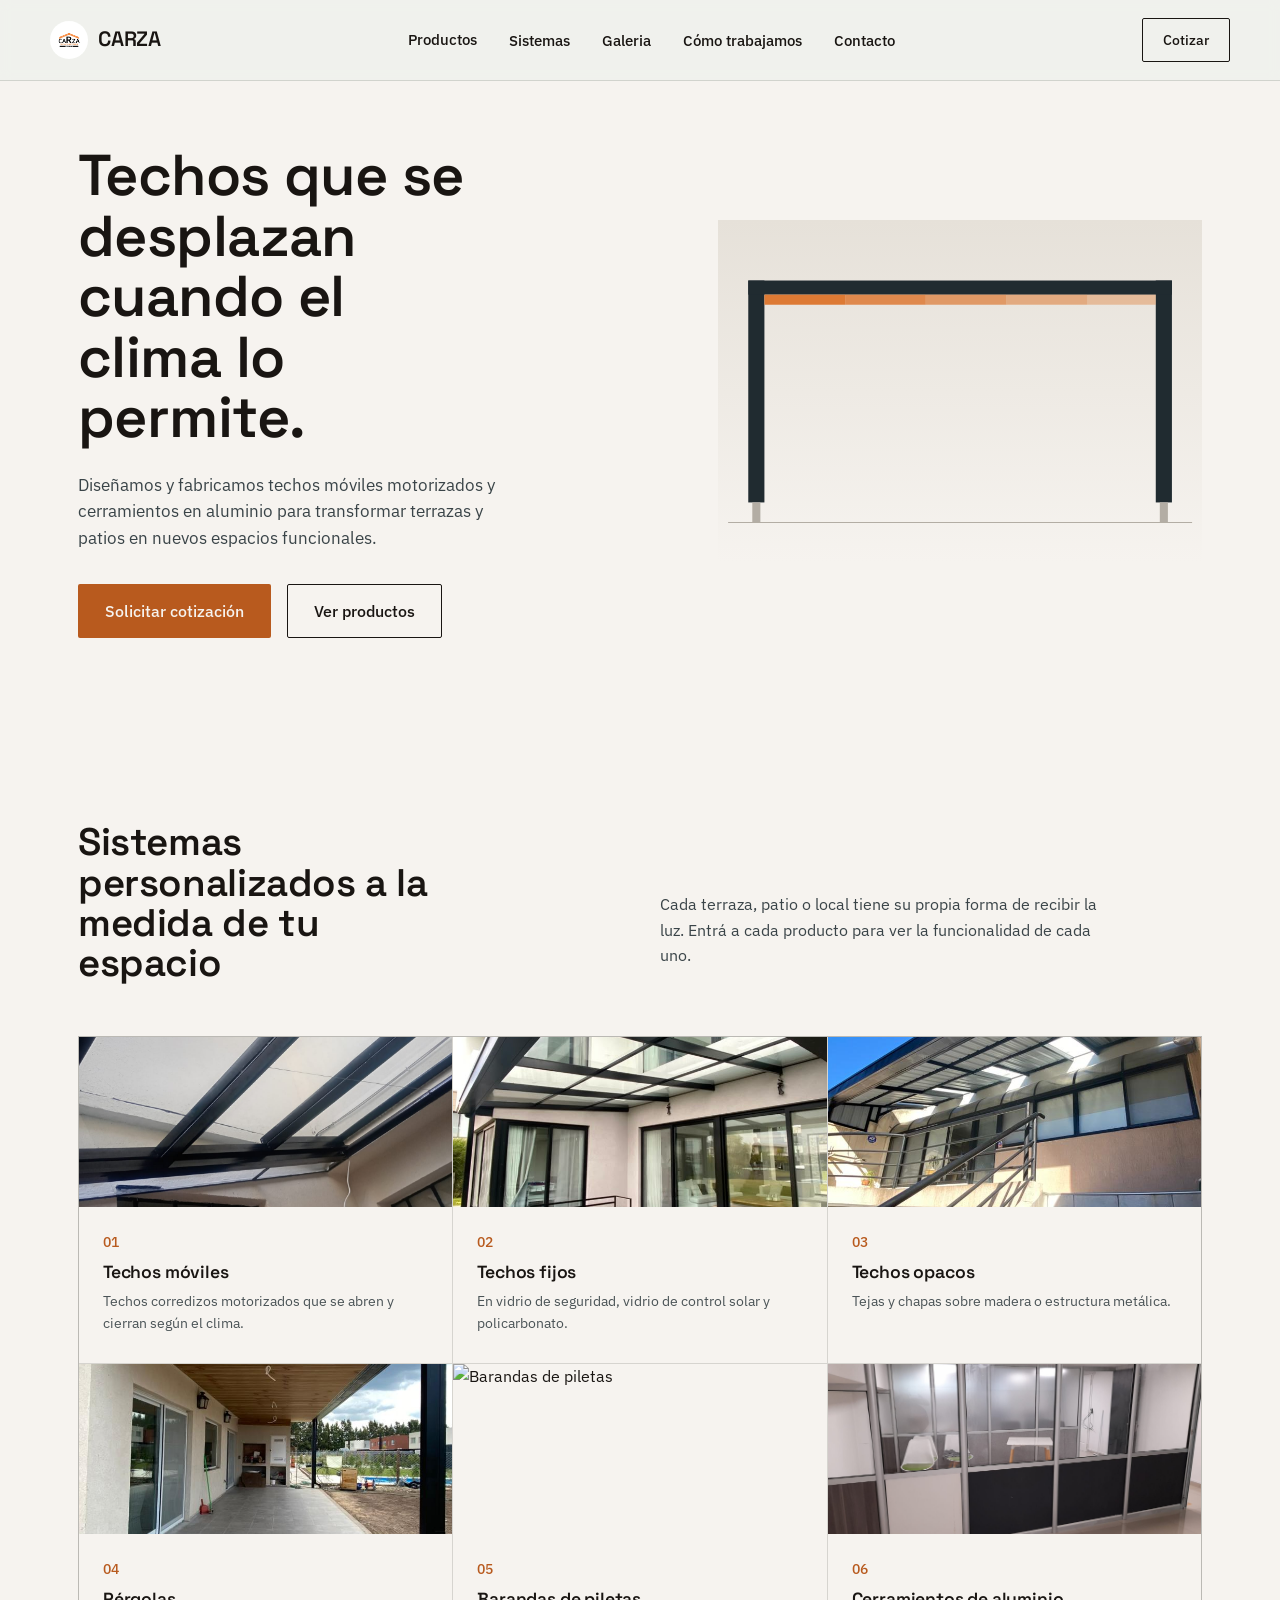
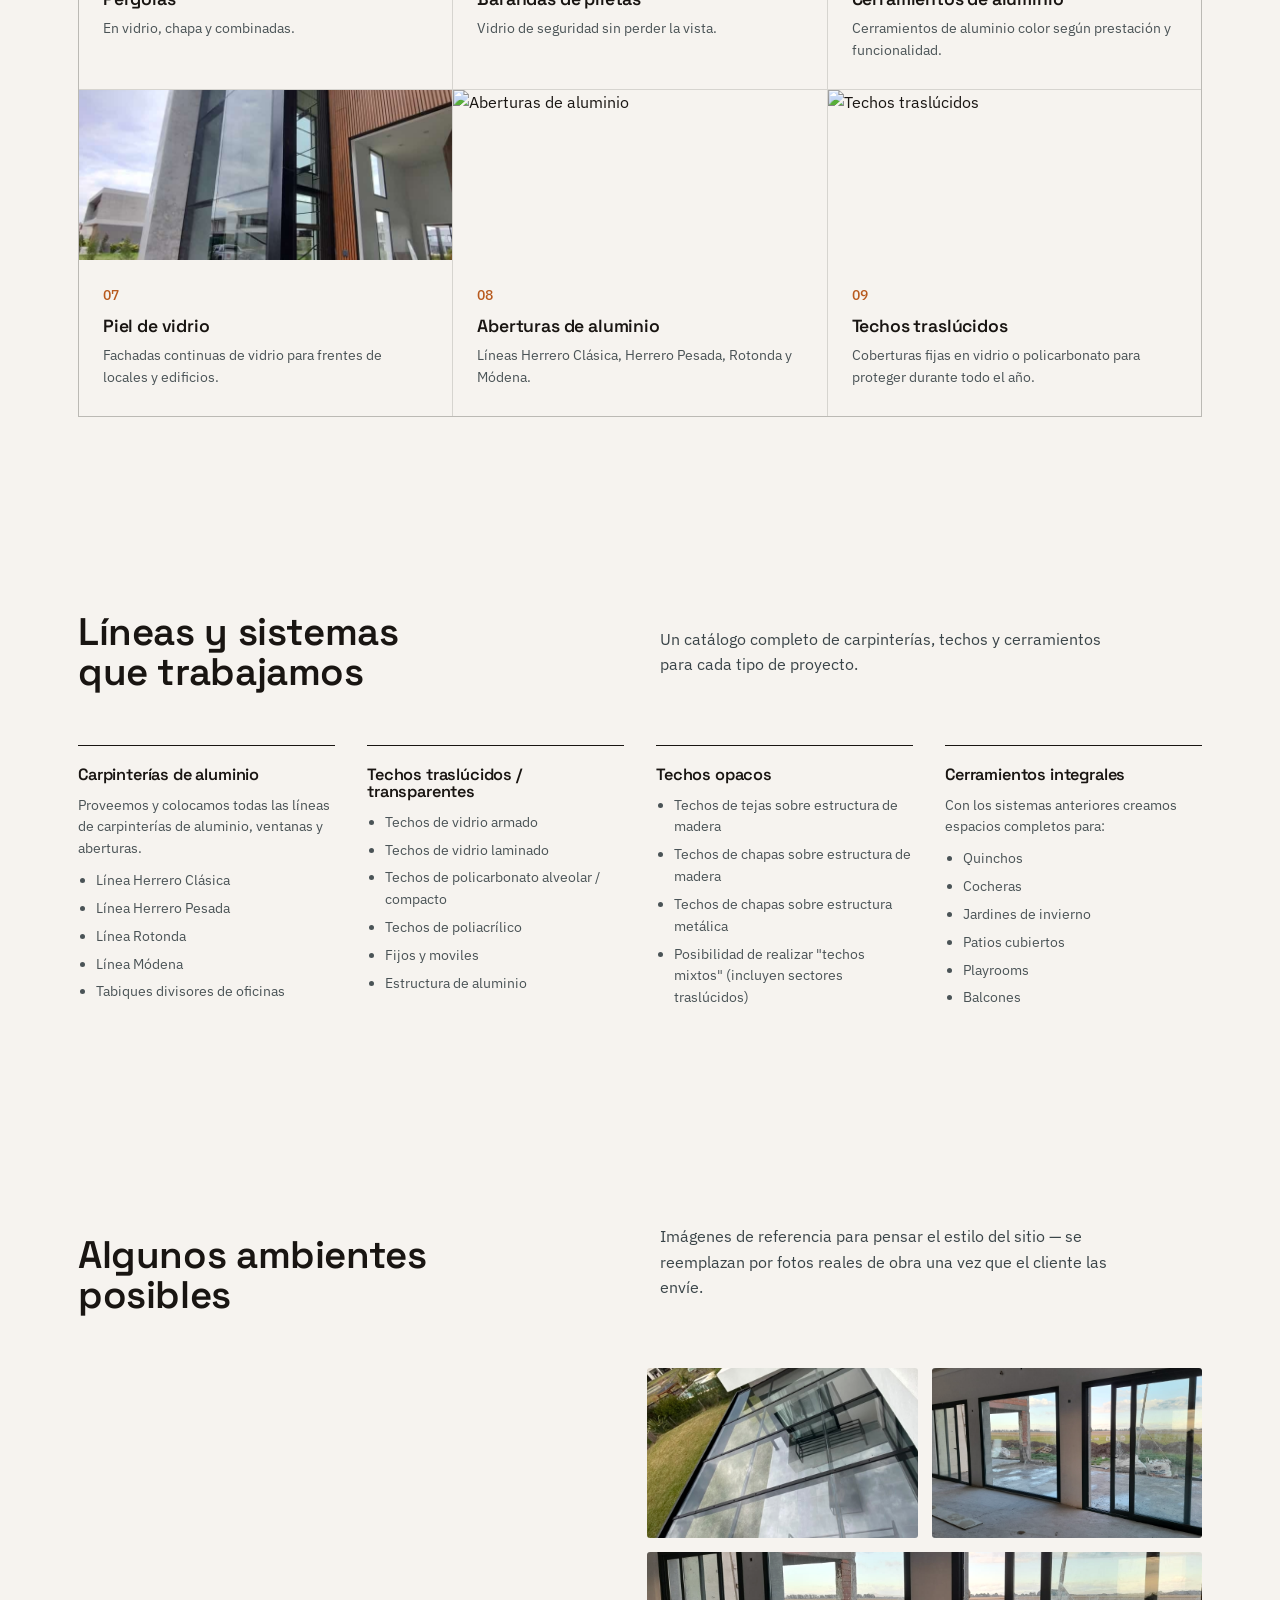
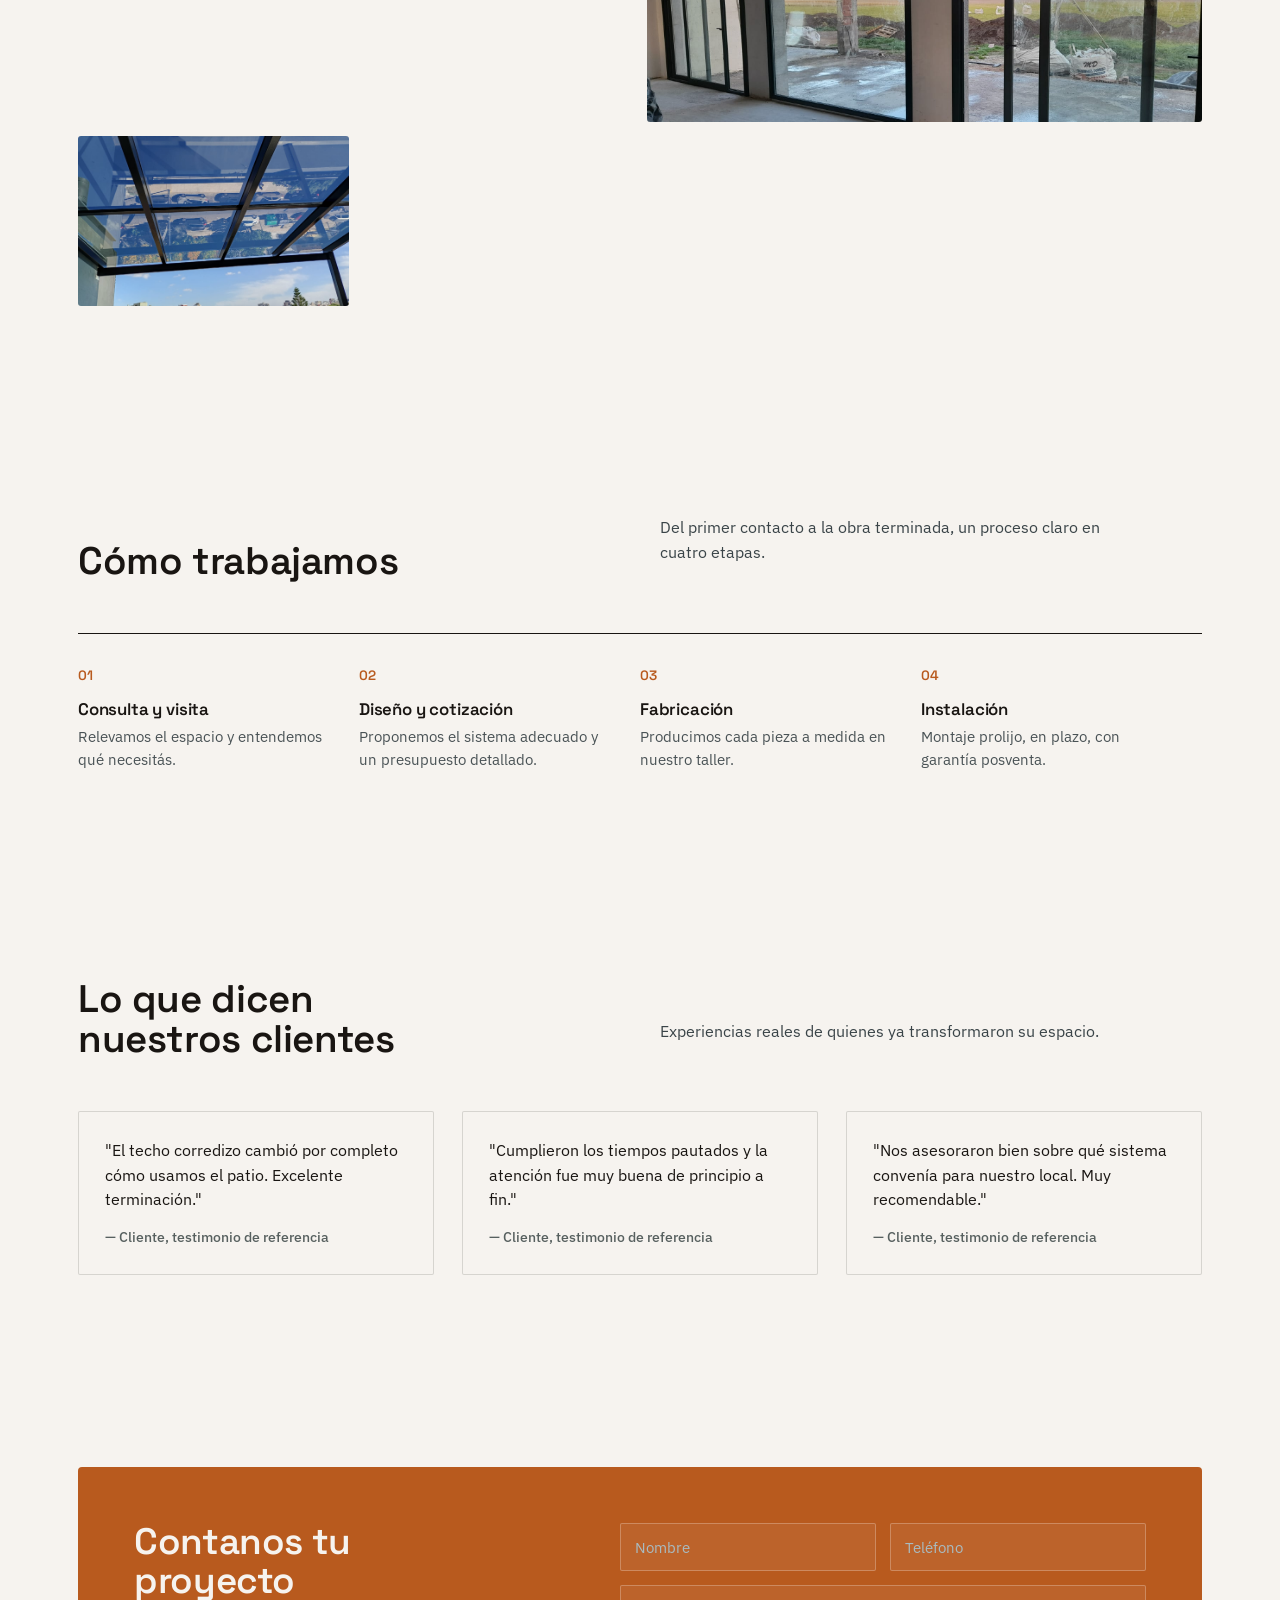
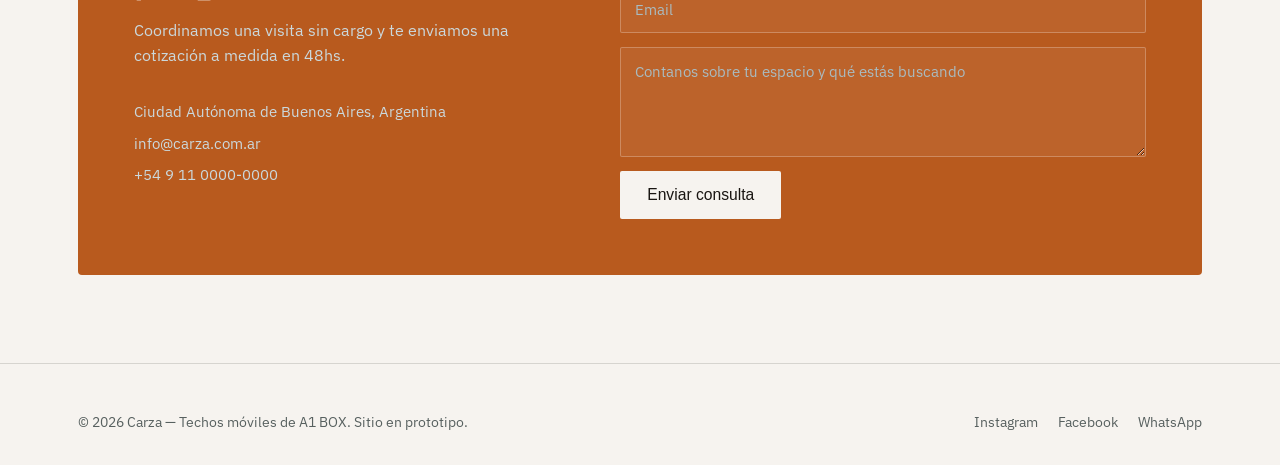
==== commit 3552e262: "Actualizacion de paginas html" ====
--- a/index.html
+++ b/index.html
@@ -4,7 +4,7 @@
 <meta charset="UTF-8">
 <meta name="viewport" content="width=device-width, initial-scale=1.0">
 <title>CARZA — Techos móviles de A1 BOX</title>
-<meta name="description" content="Diseño, fabricación e instalación de techos móviles motorizados y cerramientos de vidrio y aluminio.">
+<meta name="description" content="Diseñamos y fabricamos techos móviles motorizados y cerramientos en aluminio para transformar terrazas y patios en nuevos espacios funcionales.">
 <link rel="icon" href="assets/logo.png">
 <link rel="preconnect" href="https://fonts.googleapis.com">
 <link rel="preconnect" href="https://fonts.gstatic.com" crossorigin>
@@ -15,7 +15,7 @@
 
 <header>
   <div class="wrap header-inner">
-    <a href="#top" class="brand"><img src="assets/logo.png" alt="Carza"> CARZA</a>
+    <a href="#top" class="brand"><img src="assets/Logo_caRza.jpeg" alt="Carza"> CARZA</a>
     <button class="menu-toggle" id="menuToggle" aria-label="Abrir menú" aria-expanded="false"><span></span></button>
     <nav id="siteNav">
       <ul>
@@ -29,15 +29,16 @@
             <li><a href="techos-fijos.html">Techos fijos</a></li>
             <li><a href="techos-opacos.html">Techos opacos</a></li>
             <li><a href="pergolas.html">Pérgolas</a></li>
-            <li><a href="barandas-de-vidrio.html">Barandas de vidrio</a></li>
             <li><a href="cerramientos-de-aluminio.html">Cerramientos de aluminio</a></li>
-            <li><a href="piel-de-vidrios.html">Piel de vidrios</a></li>
+            <li><a href="piel-de-vidrios.html">Piel de vidrio</a></li>
+            <li><a href="aberturas-de-aluminio.html">Aberturas de aluminio</a></li>
+            <li><a href="techos-traslucidos.html">Techos traslúcidos</a></li>
+            <li><a href="barandas-de-piletas.html">Barandas de piletas</a></li>
           </ul>
         </li>
         <li><a href="#sistemas">Sistemas</a></li>
-        <li><a href="#galeria">Proyectos</a></li>
+        <li><a href="#galeria">Galeria</a></li>
         <li><a href="#proceso">Cómo trabajamos</a></li>
-        <li><a href="#testimonios">Testimonios</a></li>
         <li><a href="#contacto">Contacto</a></li>
       </ul>
     </nav>
@@ -49,8 +50,8 @@
   <div class="wrap">
     <section class="hero" style="padding-top:64px;">
       <div>
-        <h1>Techos que se abren cuando el cielo lo permite.</h1>
-        <p class="lead">Diseñamos, fabricamos e instalamos techos móviles motorizados y cerramientos de vidrio y aluminio para transformar terrazas, patios y espacios comerciales en Argentina.</p>
+        <h1>Techos que se desplazan cuando el clima lo permite.</h1>
+        <p class="lead">Diseñamos y fabricamos techos móviles motorizados y cerramientos en aluminio para transformar terrazas y patios en nuevos espacios funcionales.</p>
         <div class="cta-row">
           <a href="#contacto" class="btn btn-primary">Solicitar cotización</a>
           <a href="#productos" class="btn btn-ghost">Ver productos</a>
@@ -82,41 +83,31 @@
       </div>
     </section>
   </div>
-
-  <div class="stat-strip">
-    <div class="wrap">
-      <div class="stat"><b>—</b><span>Años de trayectoria</span></div>
-      <div class="stat"><b>—</b><span>m² de techos instalados</span></div>
-      <div class="stat"><b>—</b><span>Proyectos entregados</span></div>
-      <div class="stat"><b>—</b><span>Clientes en Argentina</span></div>
-    </div>
-  </div>
-
   <div class="wrap">
     <section id="productos">
       <div class="section-head reveal">
-        <h2>Sistemas hechos a la medida de tu espacio</h2>
-        <p>Cada terraza, patio o local tiene su propia forma de recibir la luz. Entrá a cada producto para ver materiales, colocación y detalles.</p>
+        <h2>Sistemas personalizados a la medida de tu espacio</h2>
+        <p>Cada terraza, patio o local tiene su propia forma de recibir la luz. Entrá a cada producto para ver la funcionalidad de cada uno.</p>
       </div>
       <div class="product-grid">
         <a class="product-card reveal" href="techos-moviles.html">
-          <div class="product-card-media"><img src="assets/img-techo.jpeg" alt="Techos móviles" loading="lazy"></div>
+          <div class="product-card-media"><img src="assets/techos_con_vidrios_control_solar/6.jpeg" alt="Techos móviles" loading="lazy"></div>
           <div class="product-card-body">
             <span class="num">01</span>
             <h3>Techos móviles</h3>
-            <p>Vidrio laminado, control solar y DVH corredizos y motorizados.</p>
+            <p>Techos corredizos motorizados que se abren y cierran según el clima.</p>
           </div>
         </a>
         <a class="product-card reveal" href="techos-fijos.html">
-          <div class="product-card-media"><img src="assets/img-techo2.jpeg" alt="Techos fijos" loading="lazy"></div>
+          <div class="product-card-media"><img src="assets/techos_fijos/7.jpeg" alt="Techos fijos" loading="lazy"></div>
           <div class="product-card-body">
             <span class="num">02</span>
             <h3>Techos fijos</h3>
-            <p>En vidrio y policarbonato.</p>
+            <p>En vidrio de seguridad, vidrio de control solar y policarbonato.</p>
           </div>
         </a>
         <a class="product-card reveal" href="techos-opacos.html">
-          <div class="product-card-media"><img src="assets/img-techo3.jpeg" alt="Techos opacos" loading="lazy"></div>
+          <div class="product-card-media"><img src="assets/pergolas/2.jpeg" alt="Techos opacos" loading="lazy"></div>
           <div class="product-card-body">
             <span class="num">03</span>
             <h3>Techos opacos</h3>
@@ -124,35 +115,51 @@
           </div>
         </a>
         <a class="product-card reveal" href="pergolas.html">
-          <div class="product-card-media"><img src="assets/img-techo4.jpeg" alt="Pérgolas" loading="lazy"></div>
+          <div class="product-card-media"><img src="assets/pergolas/4.jpeg" alt="Pérgolas" loading="lazy"></div>
           <div class="product-card-body">
             <span class="num">04</span>
             <h3>Pérgolas</h3>
             <p>En vidrio, chapa y combinadas.</p>
           </div>
         </a>
-        <a class="product-card reveal" href="barandas-de-vidrio.html">
-          <div class="product-card-media"><img src="assets/img-techo5.jpeg" alt="Barandas de vidrio" loading="lazy"></div>
+        <a class="product-card reveal" href="barandas-de-piletas.html">
+          <div class="product-card-media"><img src="assets/img-techo5.jpeg" alt="Barandas de piletas" loading="lazy"></div>
           <div class="product-card-body">
             <span class="num">05</span>
-            <h3>Barandas de vidrio</h3>
-            <p>Vidrio templado de seguridad para balcones y escaleras.</p>
+            <h3>Barandas de piletas</h3>
+            <p>Vidrio de seguridad sin perder la vista.</p>
           </div>
         </a>
         <a class="product-card reveal" href="cerramientos-de-aluminio.html">
-          <div class="product-card-media"><img src="assets/img-techo6.jpeg" alt="Cerramientos de aluminio" loading="lazy"></div>
+          <div class="product-card-media"><img src="assets/cerramientos_de_aluminio/4.jpeg" alt="Cerramientos de aluminio" loading="lazy"></div>
           <div class="product-card-body">
             <span class="num">06</span>
             <h3>Cerramientos de aluminio</h3>
-            <p>Todas las líneas de carpintería de aluminio y tabiques.</p>
+            <p>Cerramientos de aluminio color según prestación y funcionalidad.</p>
           </div>
         </a>
         <a class="product-card reveal" href="piel-de-vidrios.html">
-          <div class="product-card-media"><img src="assets/img-techo.jpeg" alt="Piel de vidrios" loading="lazy"></div>
+          <div class="product-card-media"><img src="assets/piel_de_vidrio/2.jpeg" alt="Piel de vidrio" loading="lazy"></div>
           <div class="product-card-body">
             <span class="num">07</span>
-            <h3>Piel de vidrios</h3>
-            <p>Revestimientos y fachadas continuas de vidrio.</p>
+            <h3>Piel de vidrio</h3>
+            <p>Fachadas continuas de vidrio para frentes de locales y edificios.</p>
+          </div>
+        </a>
+        <a class="product-card reveal" href="aberturas-de-aluminio.html">
+          <div class="product-card-media"><img src="assets/img-techo6.jpeg" alt="Aberturas de aluminio" loading="lazy"></div>
+          <div class="product-card-body">
+            <span class="num">08</span>
+            <h3>Aberturas de aluminio</h3>
+            <p>Líneas Herrero Clásica, Herrero Pesada, Rotonda y Módena.</p>
+          </div>
+        </a>
+        <a class="product-card reveal" href="techos-traslucidos.html">
+          <div class="product-card-media"><img src="assets/img-techo2.jpeg" alt="Techos traslúcidos" loading="lazy"></div>
+          <div class="product-card-body">
+            <span class="num">09</span>
+            <h3>Techos traslúcidos</h3>
+            <p>Coberturas fijas en vidrio o policarbonato para proteger durante todo el año.</p>
           </div>
         </a>
       </div>
@@ -182,7 +189,7 @@
             <li>Techos de vidrio laminado</li>
             <li>Techos de policarbonato alveolar / compacto</li>
             <li>Techos de poliacrílico</li>
-            <li>Fijos y corredizos</li>
+            <li>Fijos y moviles</li>
             <li>Estructura de aluminio</li>
           </ul>
         </div>
@@ -217,23 +224,23 @@
       </div>
       <div class="gallery-grid">
         <div class="gallery-item reveal">
-          <video src="assets/video-techo2.mp4" autoplay muted loop playsinline></video>
+          <video src="assets/techos_con_vidrios_control_solar/5.mp4" autoplay muted loop playsinline></video>
           <div class="cap">Techo en movimiento</div>
         </div>
         <div class="gallery-item reveal">
-          <img src="assets/img-techo2.jpeg" alt="Techo de vidrio, imagen de referencia" loading="lazy">
+          <img src="assets/techos_fijos/8.jpeg" alt="Techo de vidrio, imagen de referencia" loading="lazy">
           <div class="cap">Galería cubierta</div>
         </div>
         <div class="gallery-item reveal">
-          <img src="assets/img-techo3.jpeg" alt="Cerramiento de vidrio, imagen de referencia" loading="lazy">
+          <img src="assets/cerramientos_de_aluminio/13.jpeg" alt="Cerramiento de vidrio, imagen de referencia" loading="lazy">
           <div class="cap">Cerramiento de vidrio</div>
         </div>
         <div class="gallery-item reveal">
-          <video src="assets/video-techo.mp4" autoplay muted loop playsinline></video>
+          <img src="assets/cerramientos_de_aluminio/13.jpeg" autoplay muted loop playsinline></>
           <div class="cap">Detalle de instalación</div>
         </div>
         <div class="gallery-item reveal">
-          <img src="assets/img-techo5.jpeg" alt="Patio con techo móvil, imagen de referencia" loading="lazy">
+          <img src="assets/techos_con_vidrios_control_solar/1.jpeg" alt="Patio con techo móvil, imagen de referencia" loading="lazy">
           <div class="cap">Patio cubierto</div>
         </div>
       </div>
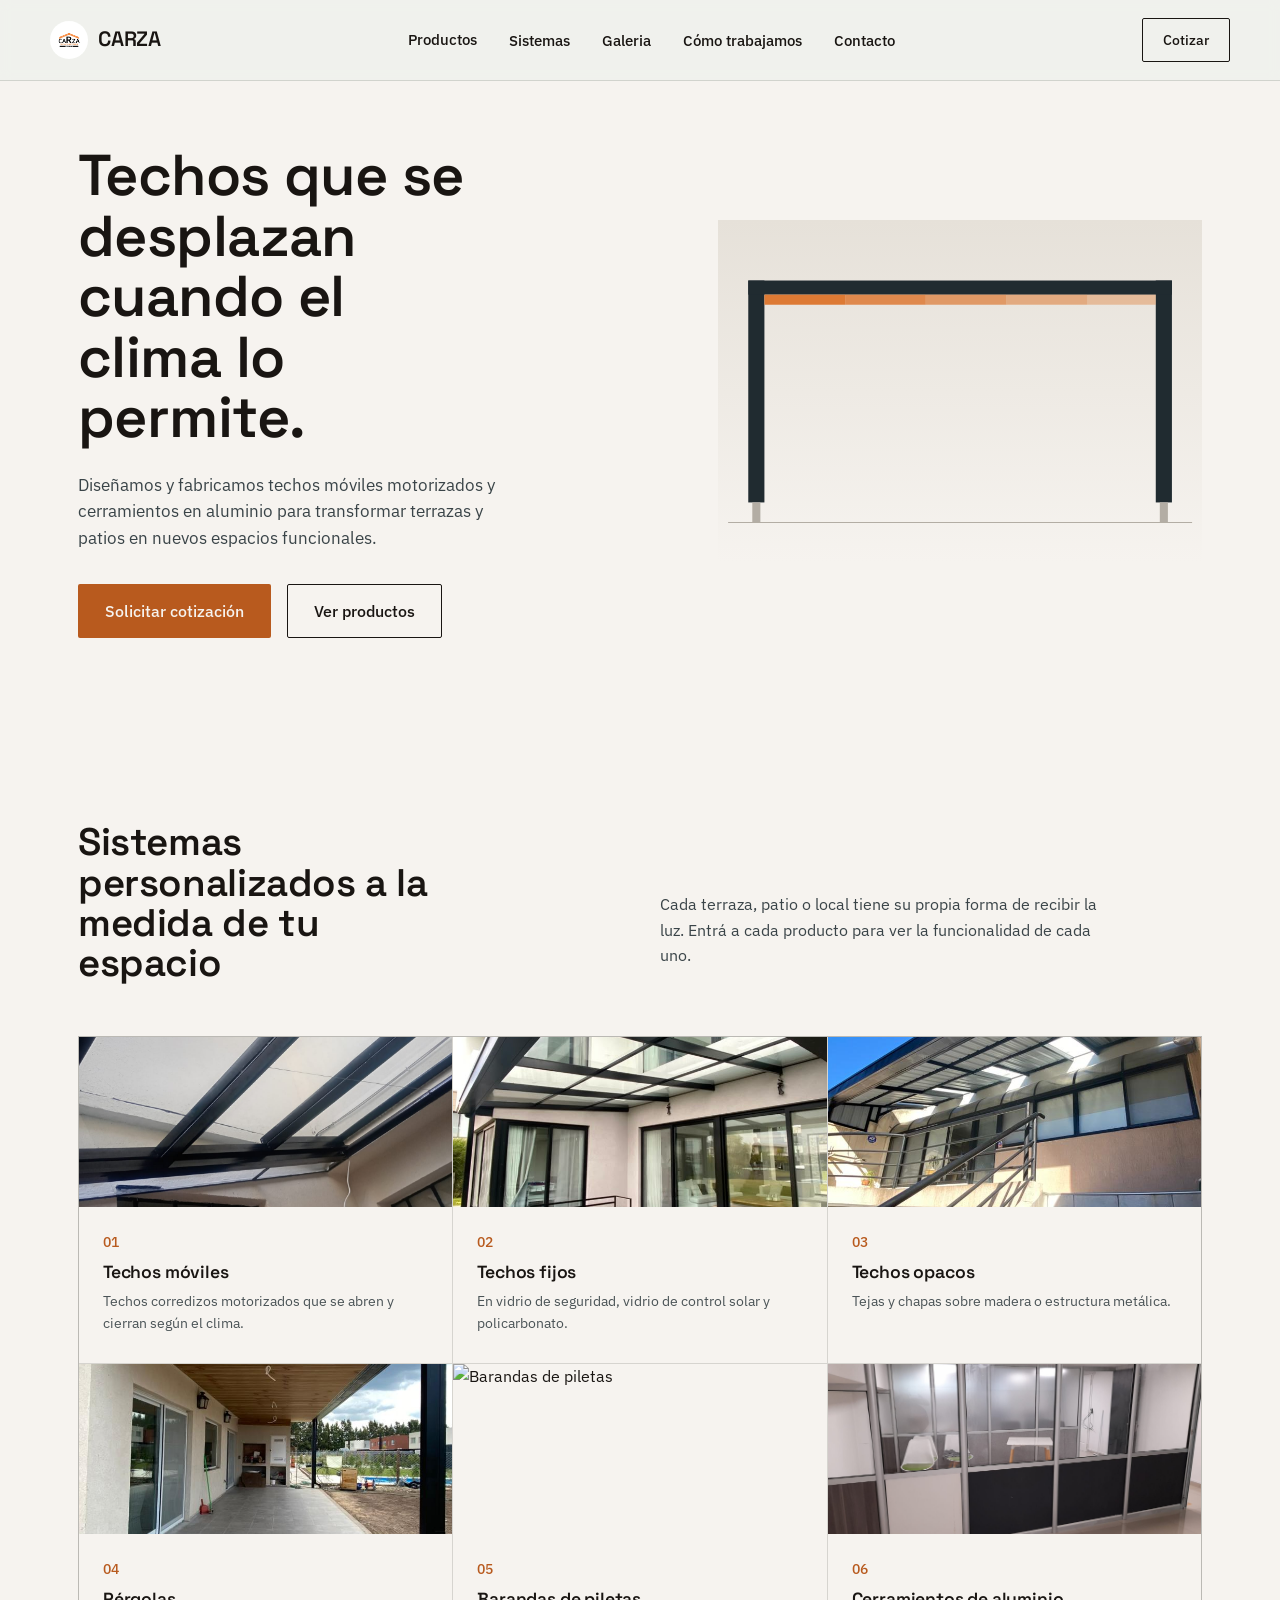
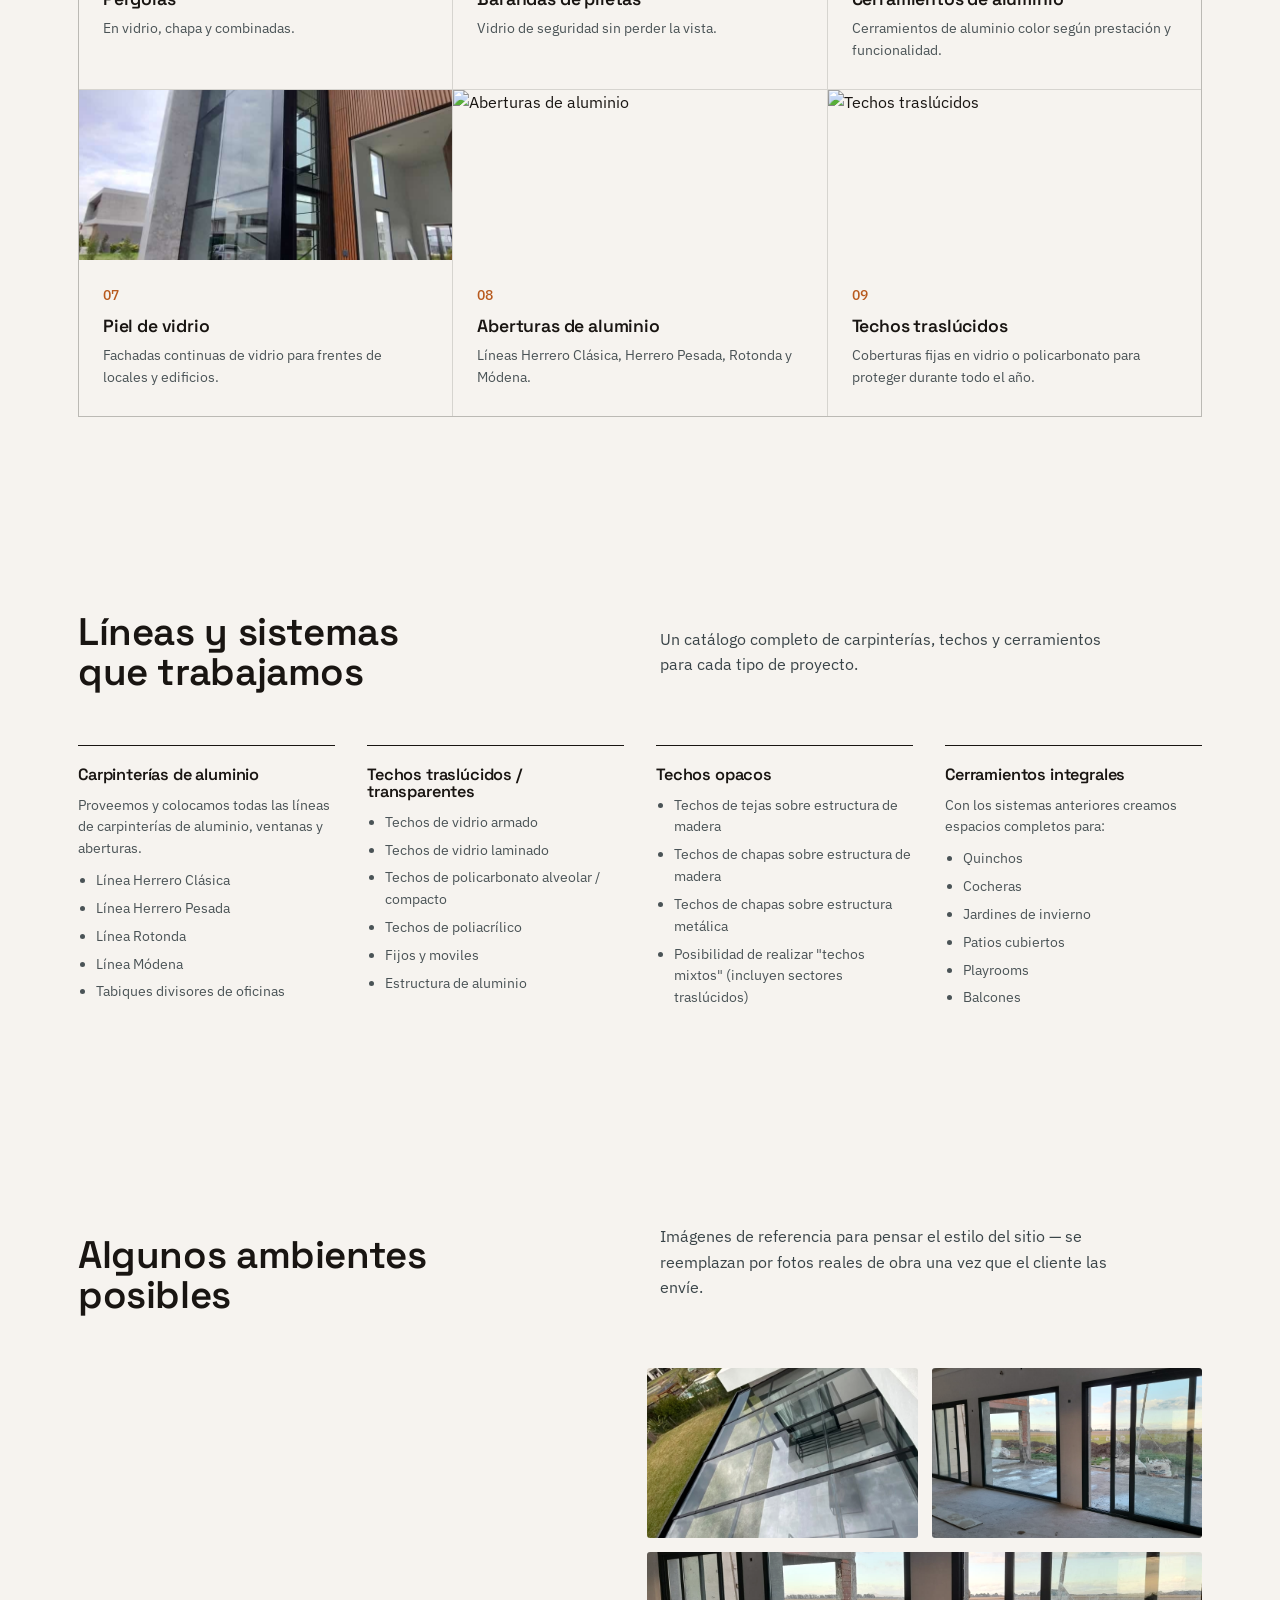
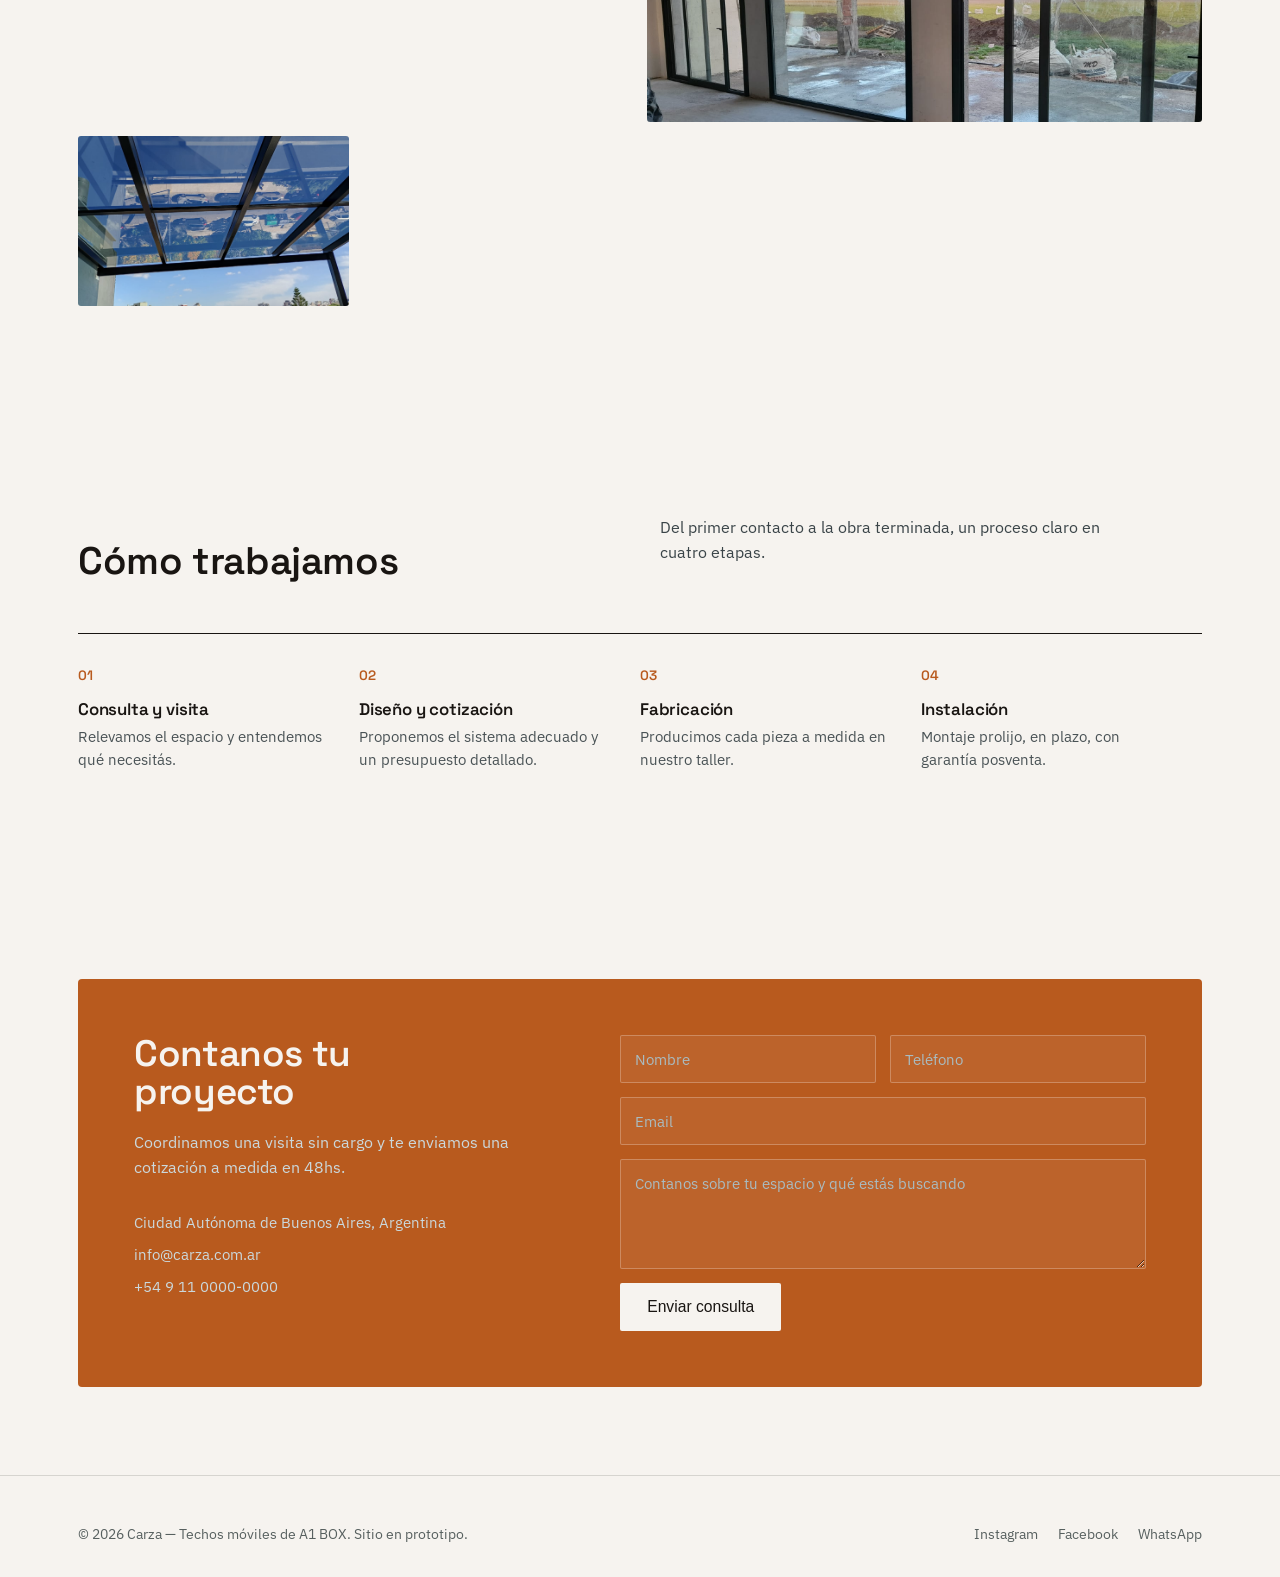
==== commit 8720ca18: "Actualizacion nueva" ====
--- a/index.html
+++ b/index.html
@@ -15,7 +15,7 @@
 
 <header>
   <div class="wrap header-inner">
-    <a href="#top" class="brand"><img src="assets/Logo_caRza.jpeg" alt="Carza"> CARZA</a>
+    <a href="index.html" class="brand"><img src="assets/Logo_caRza.jpeg" alt="Carza"> CARZA</a>
     <button class="menu-toggle" id="menuToggle" aria-label="Abrir menú" aria-expanded="false"><span></span></button>
     <nav id="siteNav">
       <ul>
@@ -274,28 +274,6 @@
         </div>
       </div>
     </section>
-
-    <section id="testimonios">
-      <div class="section-head reveal">
-        <h2>Lo que dicen nuestros clientes</h2>
-        <p>Experiencias reales de quienes ya transformaron su espacio.</p>
-      </div>
-      <div class="testimonials">
-        <div class="testimonial reveal">
-          <p>"El techo corredizo cambió por completo cómo usamos el patio. Excelente terminación."</p>
-          <div class="who">— Cliente, testimonio de referencia</div>
-        </div>
-        <div class="testimonial reveal">
-          <p>"Cumplieron los tiempos pautados y la atención fue muy buena de principio a fin."</p>
-          <div class="who">— Cliente, testimonio de referencia</div>
-        </div>
-        <div class="testimonial reveal">
-          <p>"Nos asesoraron bien sobre qué sistema convenía para nuestro local. Muy recomendable."</p>
-          <div class="who">— Cliente, testimonio de referencia</div>
-        </div>
-      </div>
-    </section>
-
     <section id="contacto" style="padding-bottom:48px;">
       <div class="contact reveal">
         <div>
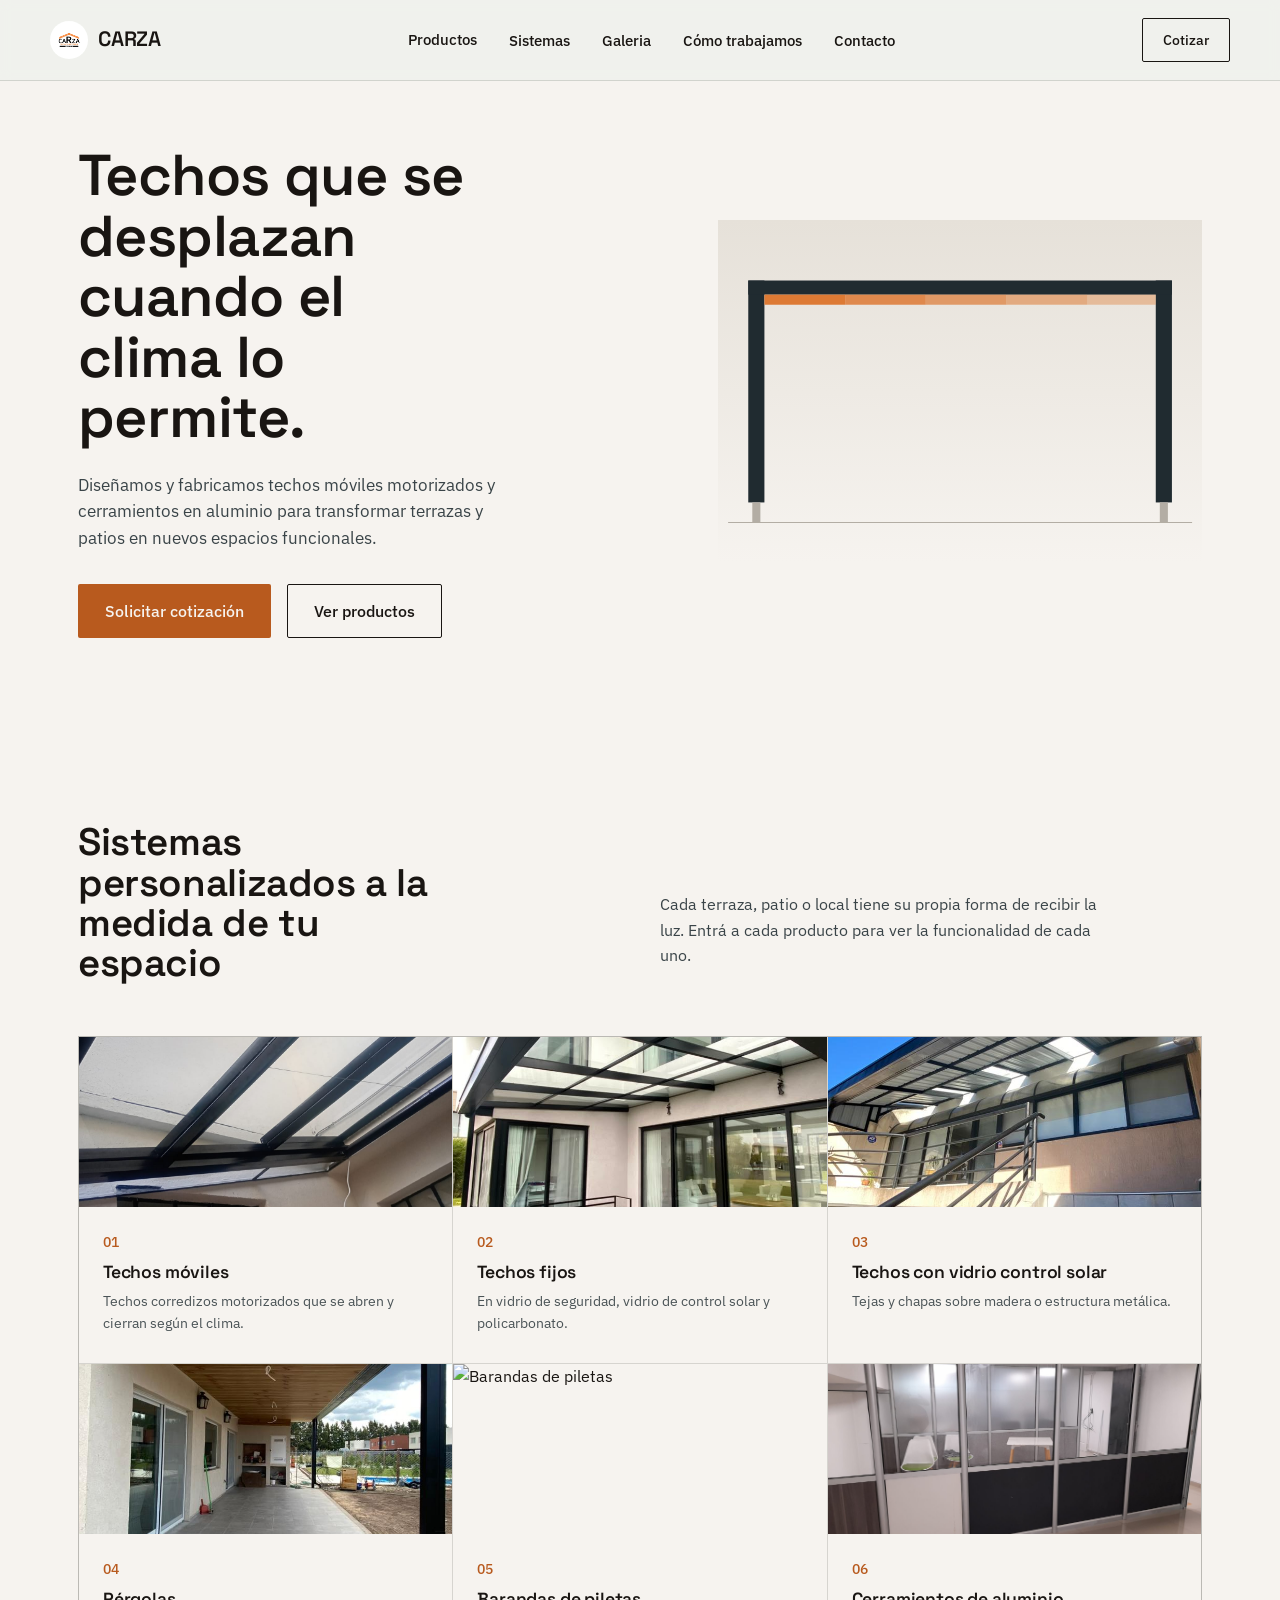
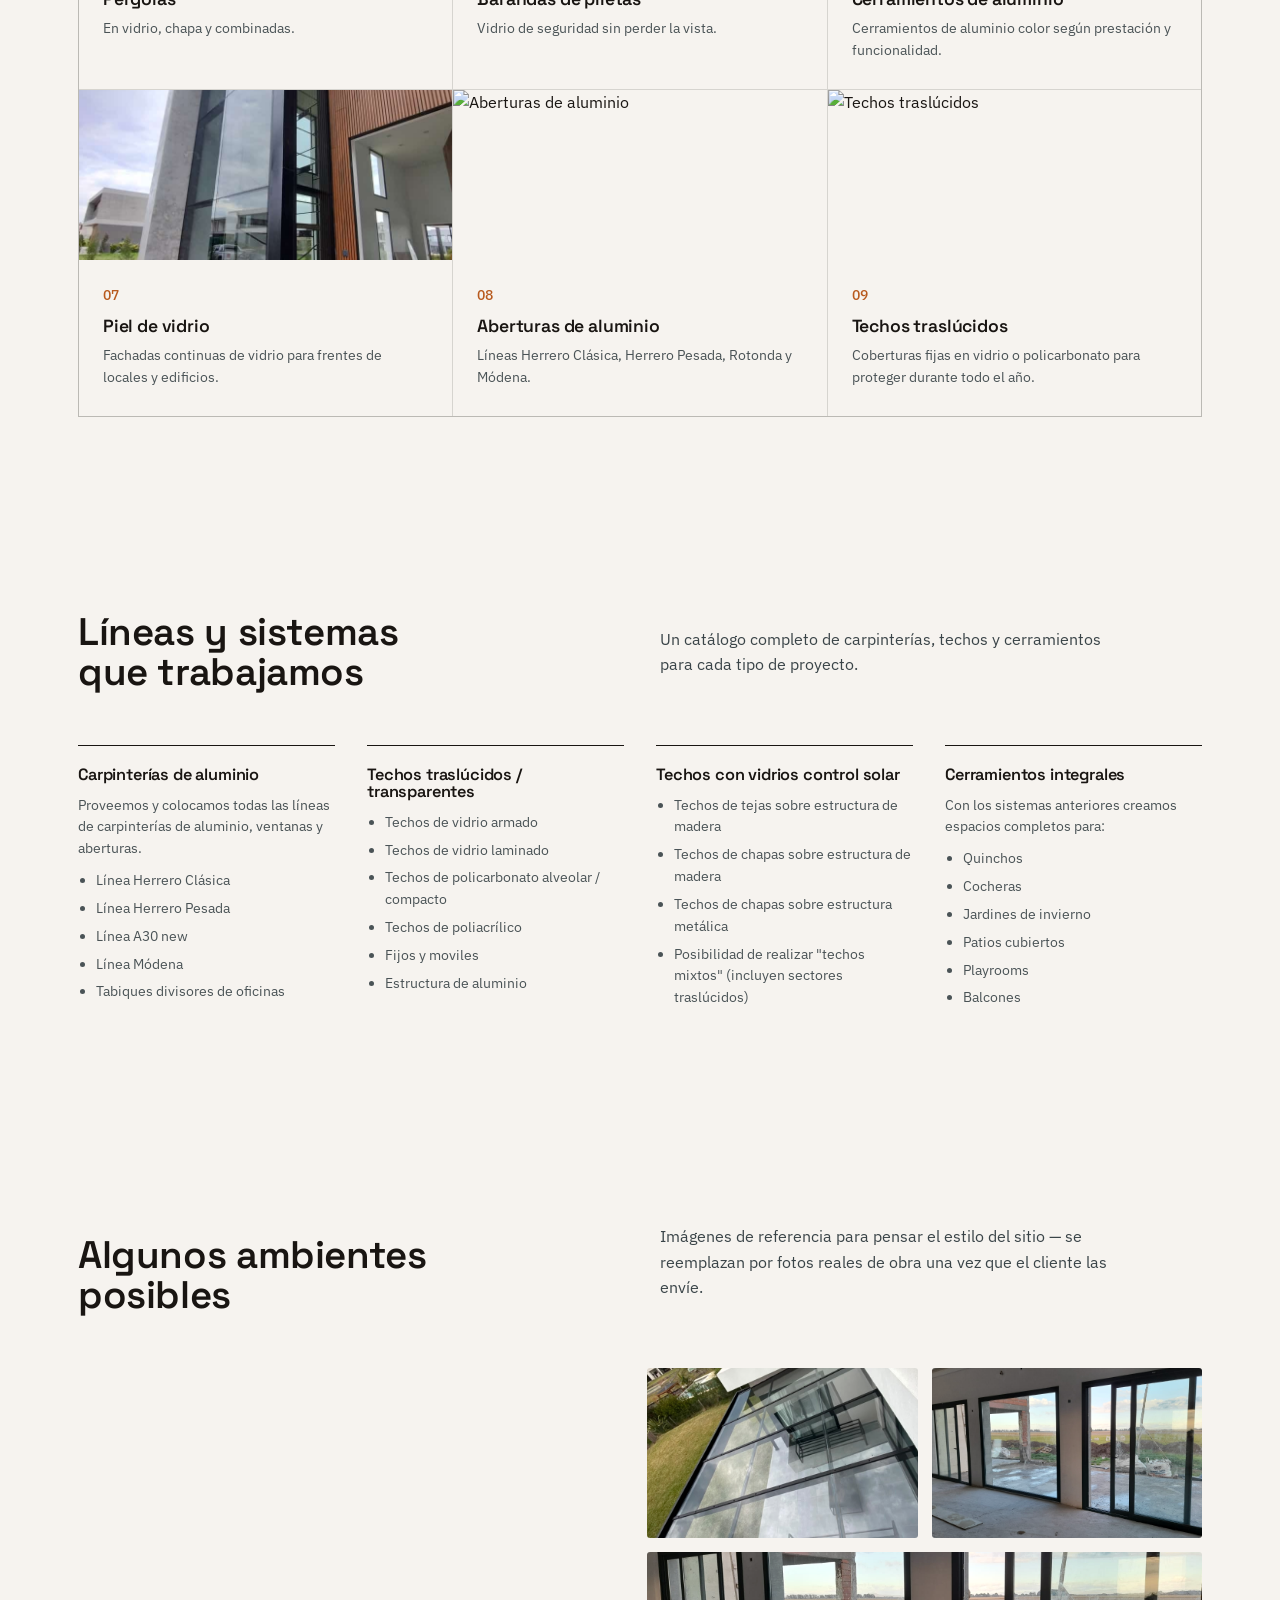
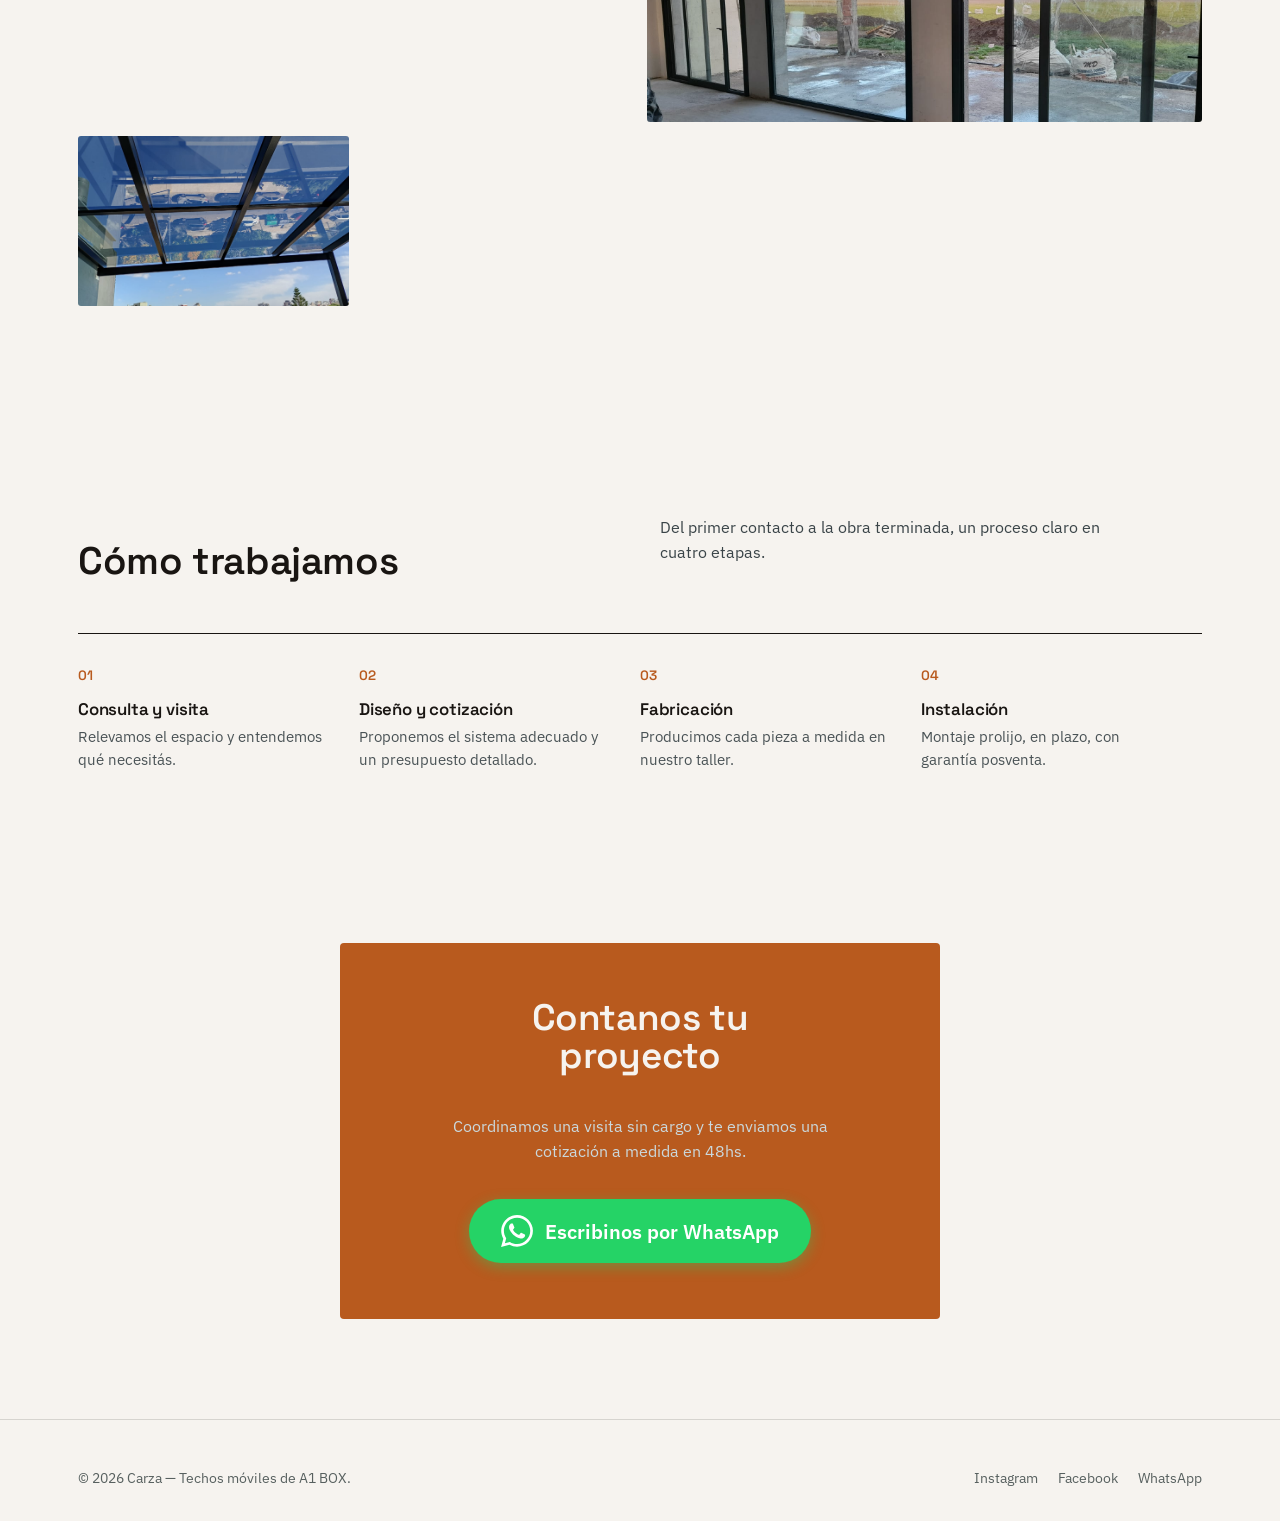
==== commit 7c79eab7: "arreglar urls y poner watsapp como contacto" ====
--- a/index.html
+++ b/index.html
@@ -27,7 +27,7 @@
           <ul class="dropdown">
             <li><a href="techos-moviles.html">Techos móviles</a></li>
             <li><a href="techos-fijos.html">Techos fijos</a></li>
-            <li><a href="techos-opacos.html">Techos opacos</a></li>
+            <li><a href="techos-opacos.html">Techos con vidrio control solar</a></li>
             <li><a href="pergolas.html">Pérgolas</a></li>
             <li><a href="cerramientos-de-aluminio.html">Cerramientos de aluminio</a></li>
             <li><a href="piel-de-vidrios.html">Piel de vidrio</a></li>
@@ -107,10 +107,10 @@
           </div>
         </a>
         <a class="product-card reveal" href="techos-opacos.html">
-          <div class="product-card-media"><img src="assets/pergolas/2.jpeg" alt="Techos opacos" loading="lazy"></div>
+          <div class="product-card-media"><img src="assets/pergolas/2.jpeg" alt="Techos con vidrios control solar" loading="lazy"></div>
           <div class="product-card-body">
             <span class="num">03</span>
-            <h3>Techos opacos</h3>
+            <h3>Techos con vidrio control solar</h3>
             <p>Tejas y chapas sobre madera o estructura metálica.</p>
           </div>
         </a>
@@ -177,7 +177,7 @@
           <ul>
             <li>Línea Herrero Clásica</li>
             <li>Línea Herrero Pesada</li>
-            <li>Línea Rotonda</li>
+            <li>Línea A30 new</li>
             <li>Línea Módena</li>
             <li>Tabiques divisores de oficinas</li>
           </ul>
@@ -194,7 +194,7 @@
           </ul>
         </div>
         <div class="systems-col reveal">
-          <h3>Techos opacos</h3>
+          <h3>Techos con vidrios control solar</h3>
           <ul>
             <li>Techos de tejas sobre estructura de madera</li>
             <li>Techos de chapas sobre estructura de madera</li>
@@ -273,39 +273,33 @@
           <p>Montaje prolijo, en plazo, con garantía posventa.</p>
         </div>
       </div>
-    </section>
-    <section id="contacto" style="padding-bottom:48px;">
-      <div class="contact reveal">
-        <div>
+      </section>
+      <section id="contacto" style="padding: 60px 20px; text-align: center;">
+        <div class="contact reveal" style="max-width: 600px; margin: 0 auto; display: flex; flex-direction: column; align-items: center; gap: 20px;">
           <h2>Contanos tu proyecto</h2>
           <p>Coordinamos una visita sin cargo y te enviamos una cotización a medida en 48hs.</p>
-          <div class="contact-info">
-            <div>Ciudad Autónoma de Buenos Aires, Argentina</div>
-            <div>info@carza.com.ar</div>
-            <div>+54 9 11 0000-0000</div>
-          </div>
-        </div>
-        <form onsubmit="event.preventDefault();">
-          <div class="form-row">
-            <input type="text" placeholder="Nombre" required>
-            <input type="tel" placeholder="Teléfono" required>
-          </div>
-          <input type="email" placeholder="Email" required>
-          <textarea placeholder="Contanos sobre tu espacio y qué estás buscando"></textarea>
-          <button type="submit" class="btn btn-primary">Enviar consulta</button>
-        </form>
-      </div>
-    </section>
+          
+          <a href="https://wa.me/5491167010948?text=Hola,%20quisiera%20consultar%20por%20un%20proyecto" 
+            target="_blank" 
+            rel="noopener noreferrer" 
+            class="whatsapp-btn">
+            <svg xmlns="http://www.w3.org/2000/svg" width="32" height="32" viewBox="0 0 24 24" fill="currentColor">
+              <path d="M.057 24l1.687-6.163c-1.041-1.804-1.588-3.849-1.587-5.946.003-6.556 5.338-11.891 11.893-11.891 3.181.001 6.167 1.24 8.413 3.488 2.245 2.248 3.481 5.236 3.48 8.414-.003 6.557-5.338 11.892-11.893 11.892-1.99-.001-3.951-.5-5.688-1.448l-6.305 1.654zm6.597-3.807c1.676.995 3.276 1.591 5.392 1.592 5.448 0 9.886-4.434 9.889-9.885.002-5.462-4.415-9.89-9.881-9.892-5.452 0-9.887 4.434-9.889 9.884-.001 2.225.651 3.891 1.746 5.634l-.999 3.648 3.742-.981zm11.387-5.464c-.074-.124-.272-.198-.57-.347-.297-.149-1.758-.868-2.031-.967-.272-.099-.47-.149-.669.149-.198.297-.768.967-.941 1.165-.173.198-.347.223-.644.074-.297-.149-1.255-.462-2.39-1.475-.883-.788-1.48-1.761-1.653-2.059-.173-.297-.018-.458.13-.606.134-.133.297-.347.446-.521.151-.172.2-.296.3-.495.099-.198.05-.372-.025-.521-.075-.148-.669-1.611-.916-2.206-.242-.579-.487-.501-.669-.51l-.57-.01c-.198 0-.52.074-.792.372s-1.04 1.016-1.04 2.479 1.065 2.876 1.213 3.074c.149.198 2.095 3.2 5.076 4.487.709.306 1.263.489 1.694.626.712.226 1.36.194 1.872.118.571-.085 1.758-.719 2.006-1.413.248-.695.248-1.29.173-1.414z"/>
+            </svg>
+            Escribinos por WhatsApp
+          </a>
+        </div>
+      </section>
   </div>
 </main>
 
 <footer>
   <div class="wrap footer-inner">
-    <p>© 2026 Carza — Techos móviles de A1 BOX. Sitio en prototipo.</p>
+    <p>© 2026 Carza — Techos móviles de A1 BOX.</p>
     <div class="footer-links">
-      <a href="#">Instagram</a>
-      <a href="#">Facebook</a>
-      <a href="#">WhatsApp</a>
+      <a href="https://www.instagram.com/carza_techosmoviles/?hl=es">Instagram</a>
+      <a href="https://www.facebook.com/carzatechosmoviles/?locale=et_EE">Facebook</a>
+      <a href="https://wa.me/5491167010948?text=Hola,%20quisiera%20consultar%20por%20un%20proyecto">WhatsApp</a>
     </div>
   </div>
 </footer>
--- a/styles.css
+++ b/styles.css
@@ -369,4 +369,26 @@
   transform:scale(1.02);
   transition:transform .7s cubic-bezier(.2,.7,.3,1);
 }
-.gallery-item:hover video{transform:scale(1.09);}+.gallery-item:hover video{transform:scale(1.09);}
+
+.whatsapp-btn {
+  display: inline-flex;
+  align-items: center;
+  justify-content: center;
+  gap: 12px;
+  background-color: #25D366;
+  color: #FFFFFF;
+  font-size: 1.25rem;
+  font-weight: 600;
+  padding: 16px 32px;
+  border-radius: 50px;
+  text-decoration: none;
+  box-shadow: 0 4px 14px rgba(37, 211, 102, 0.4);
+  transition: transform 0.2s ease, box-shadow 0.2s ease, background-color 0.2s ease;
+}
+
+.whatsapp-btn:hover {
+  background-color: #20ba5a;
+  transform: translateY(-2px);
+
+}
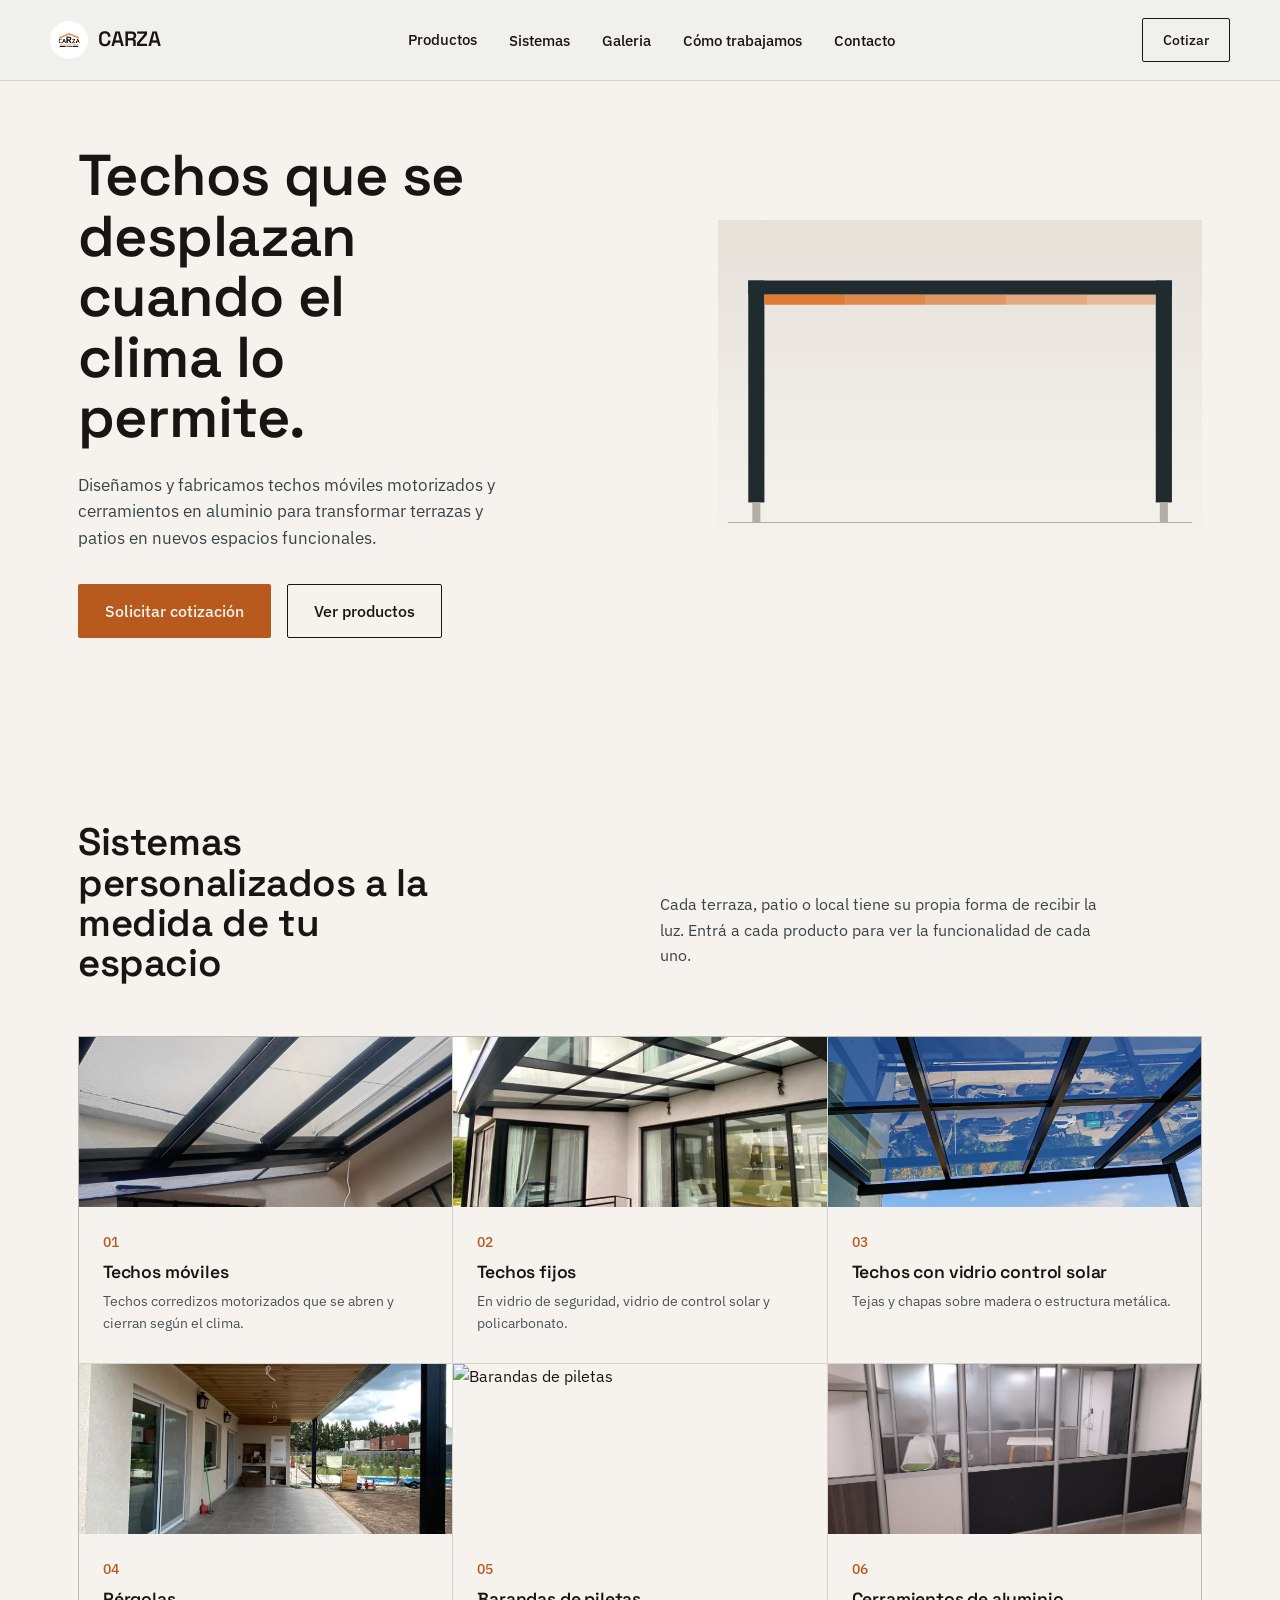
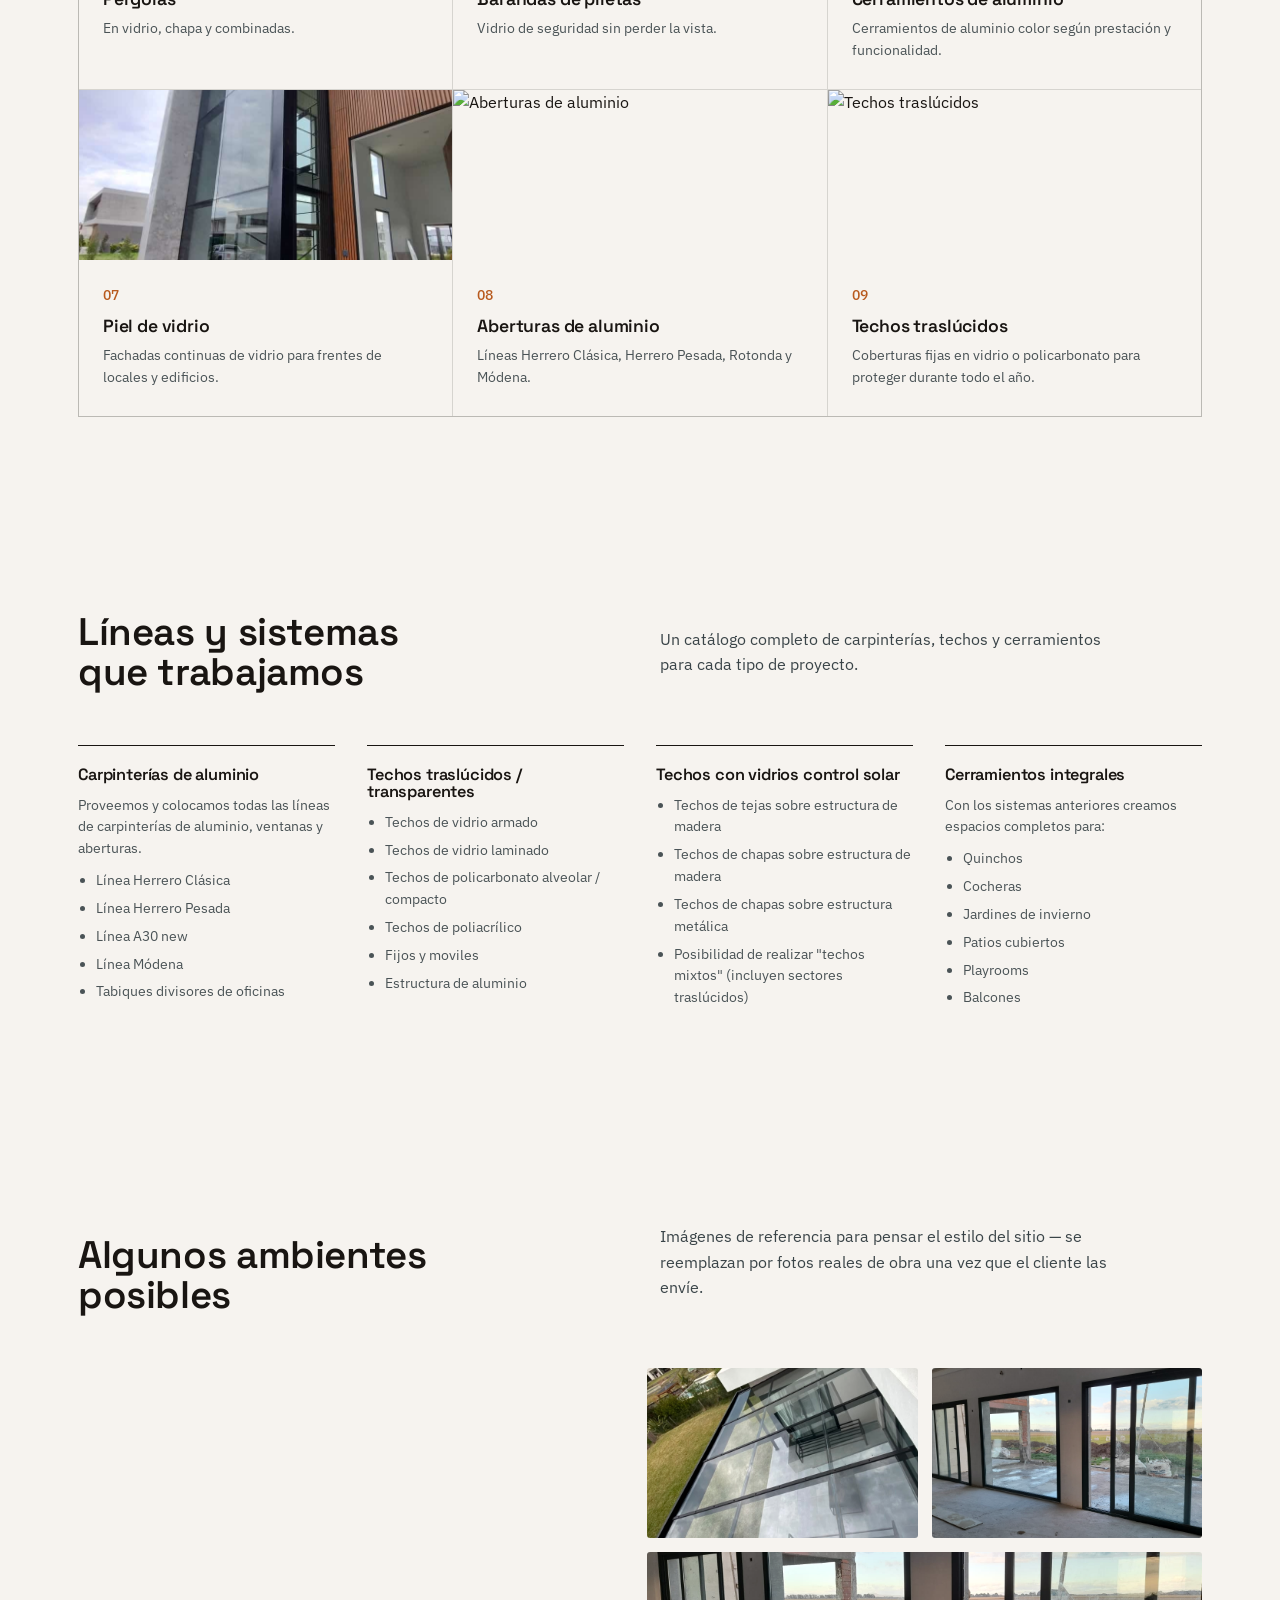
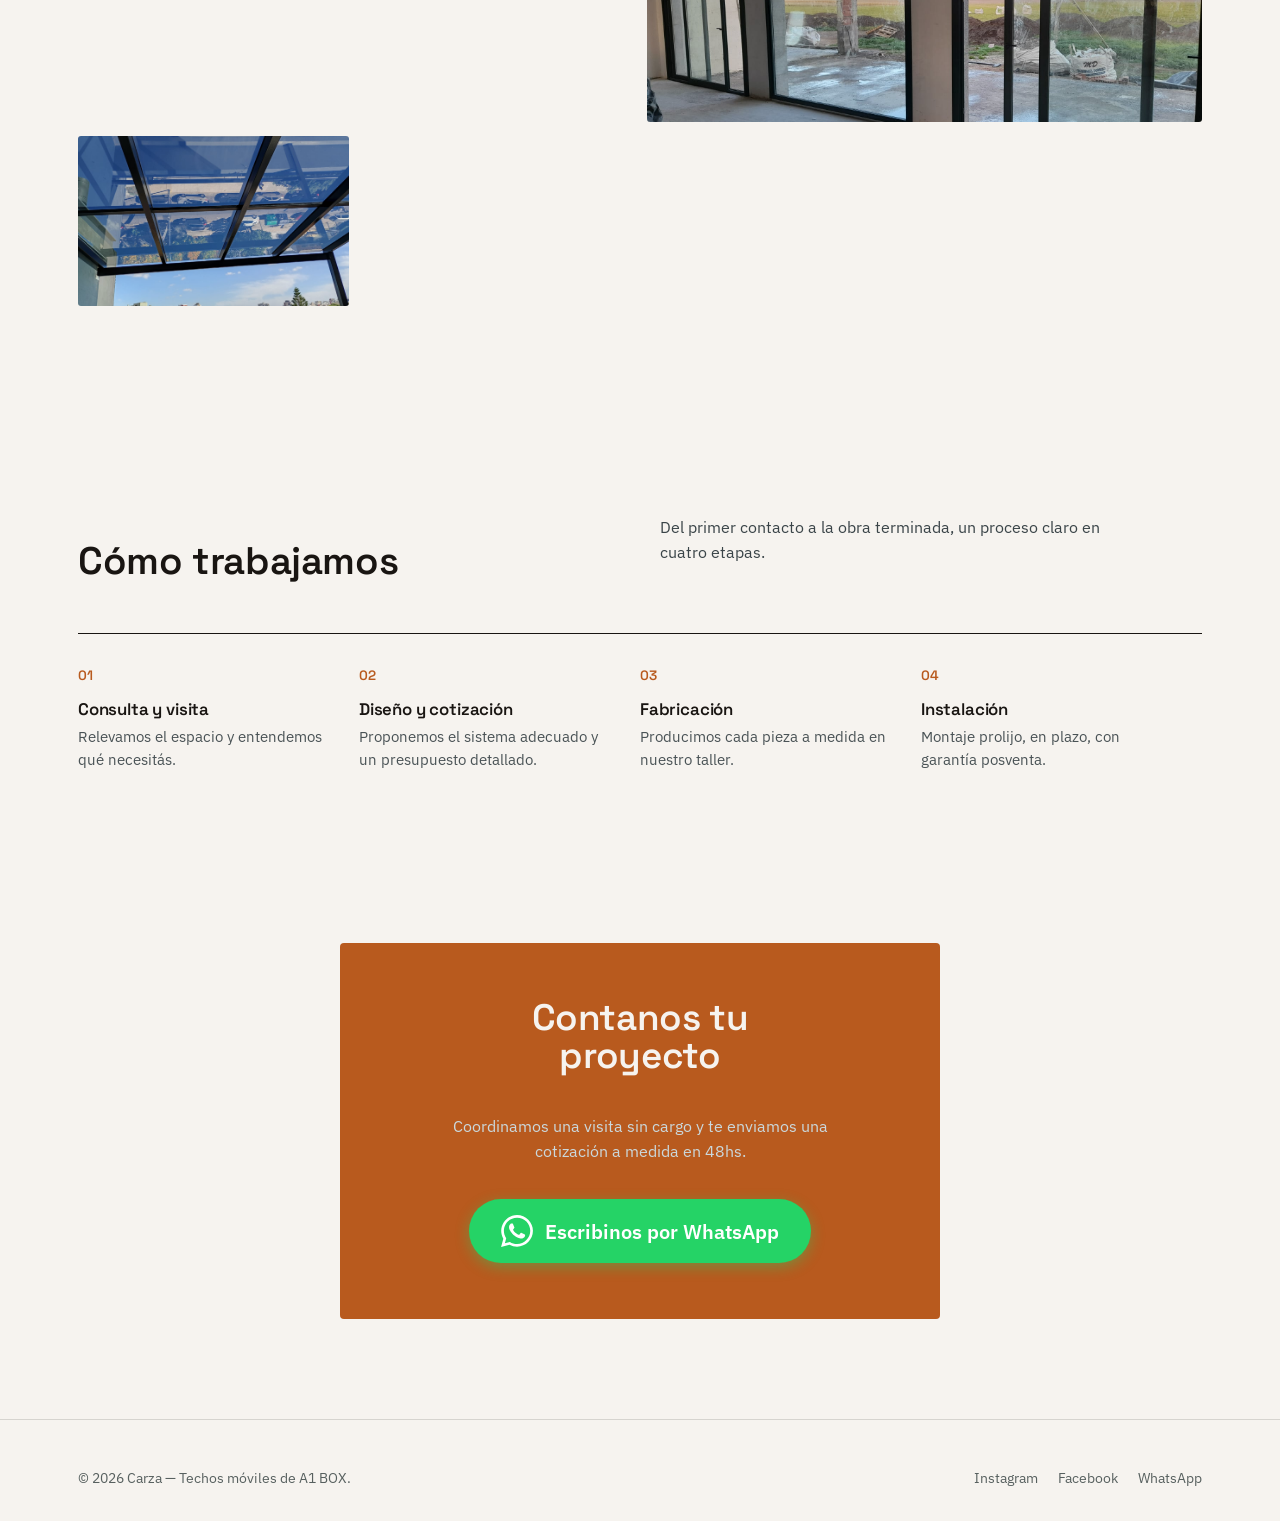
==== commit 7bb33469: "arreglar imagen techos vidrio control solar" ====
--- a/index.html
+++ b/index.html
@@ -107,7 +107,7 @@
           </div>
         </a>
         <a class="product-card reveal" href="techos-opacos.html">
-          <div class="product-card-media"><img src="assets/pergolas/2.jpeg" alt="Techos con vidrios control solar" loading="lazy"></div>
+          <div class="product-card-media"><img src="assets/techos_con_vidrios_control_solar/1.jpeg" alt="Techos con vidrios control solar" loading="lazy"></div>
           <div class="product-card-body">
             <span class="num">03</span>
             <h3>Techos con vidrio control solar</h3>
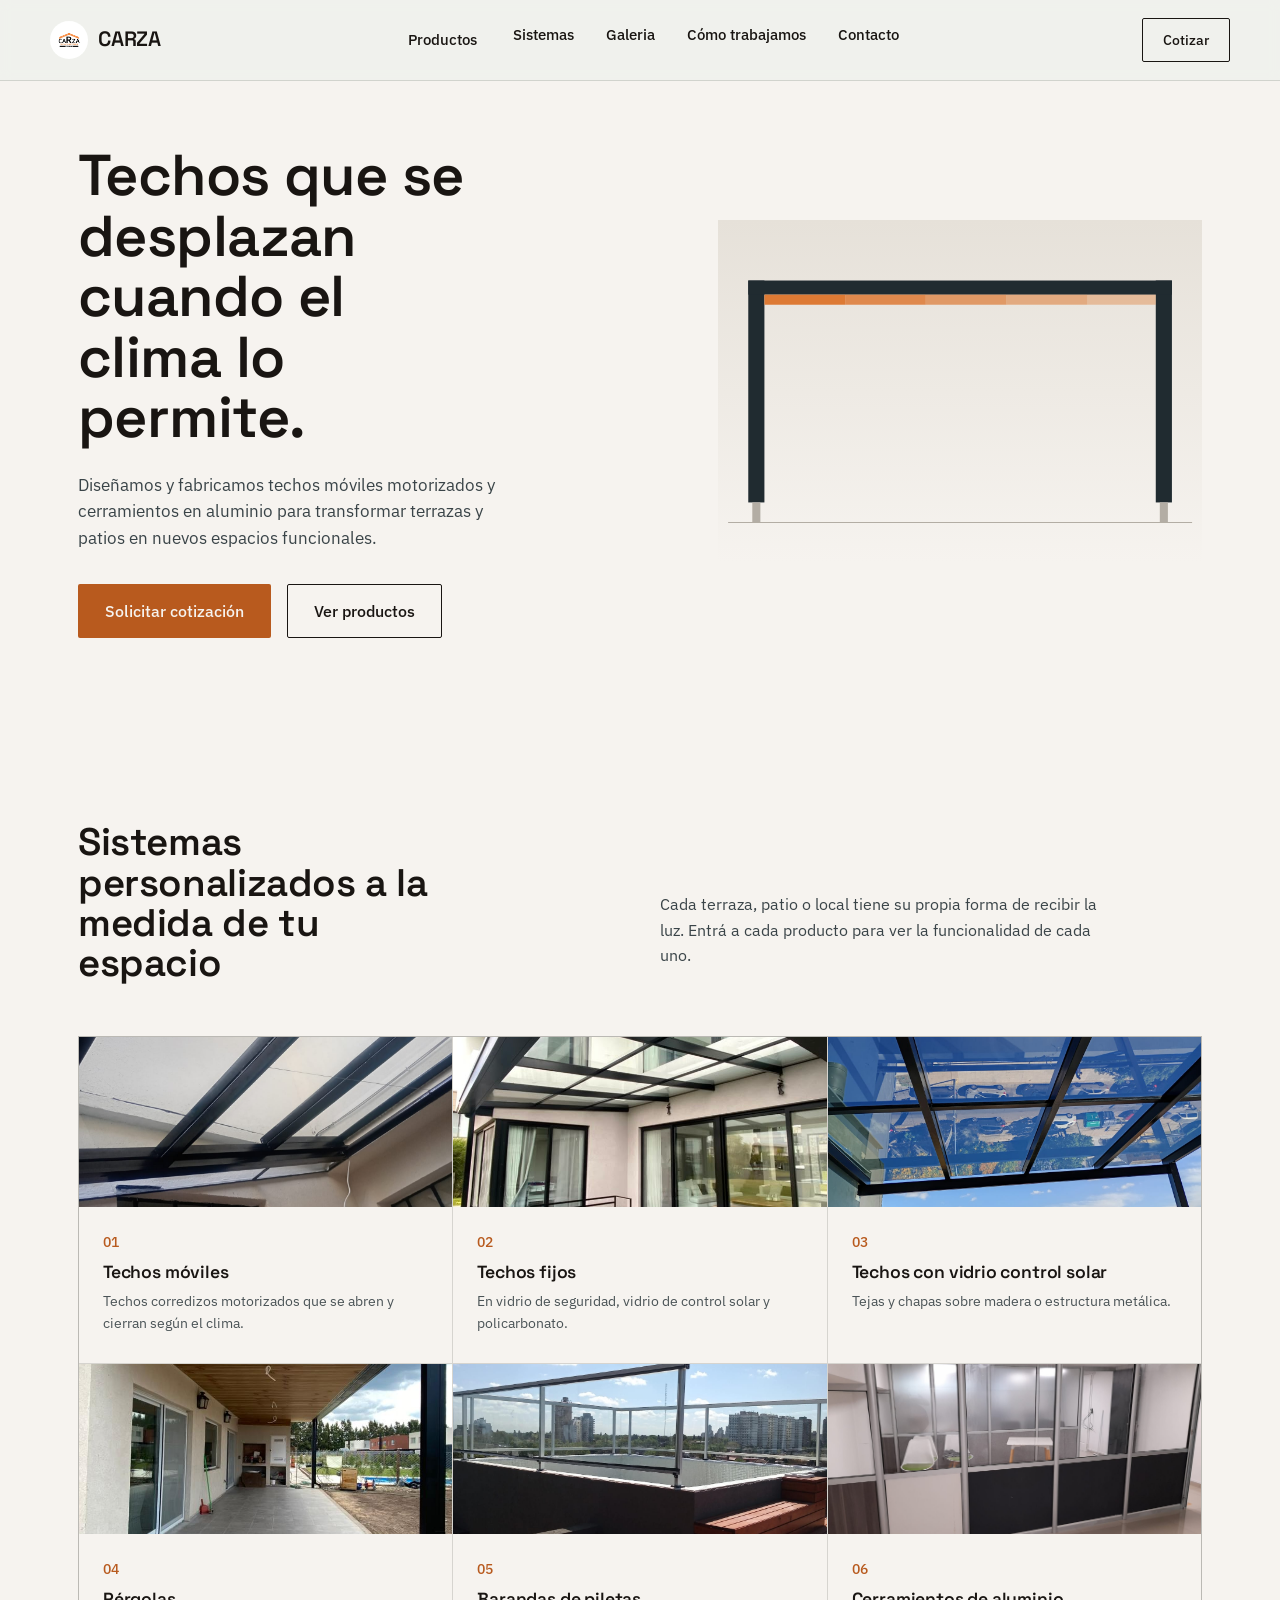
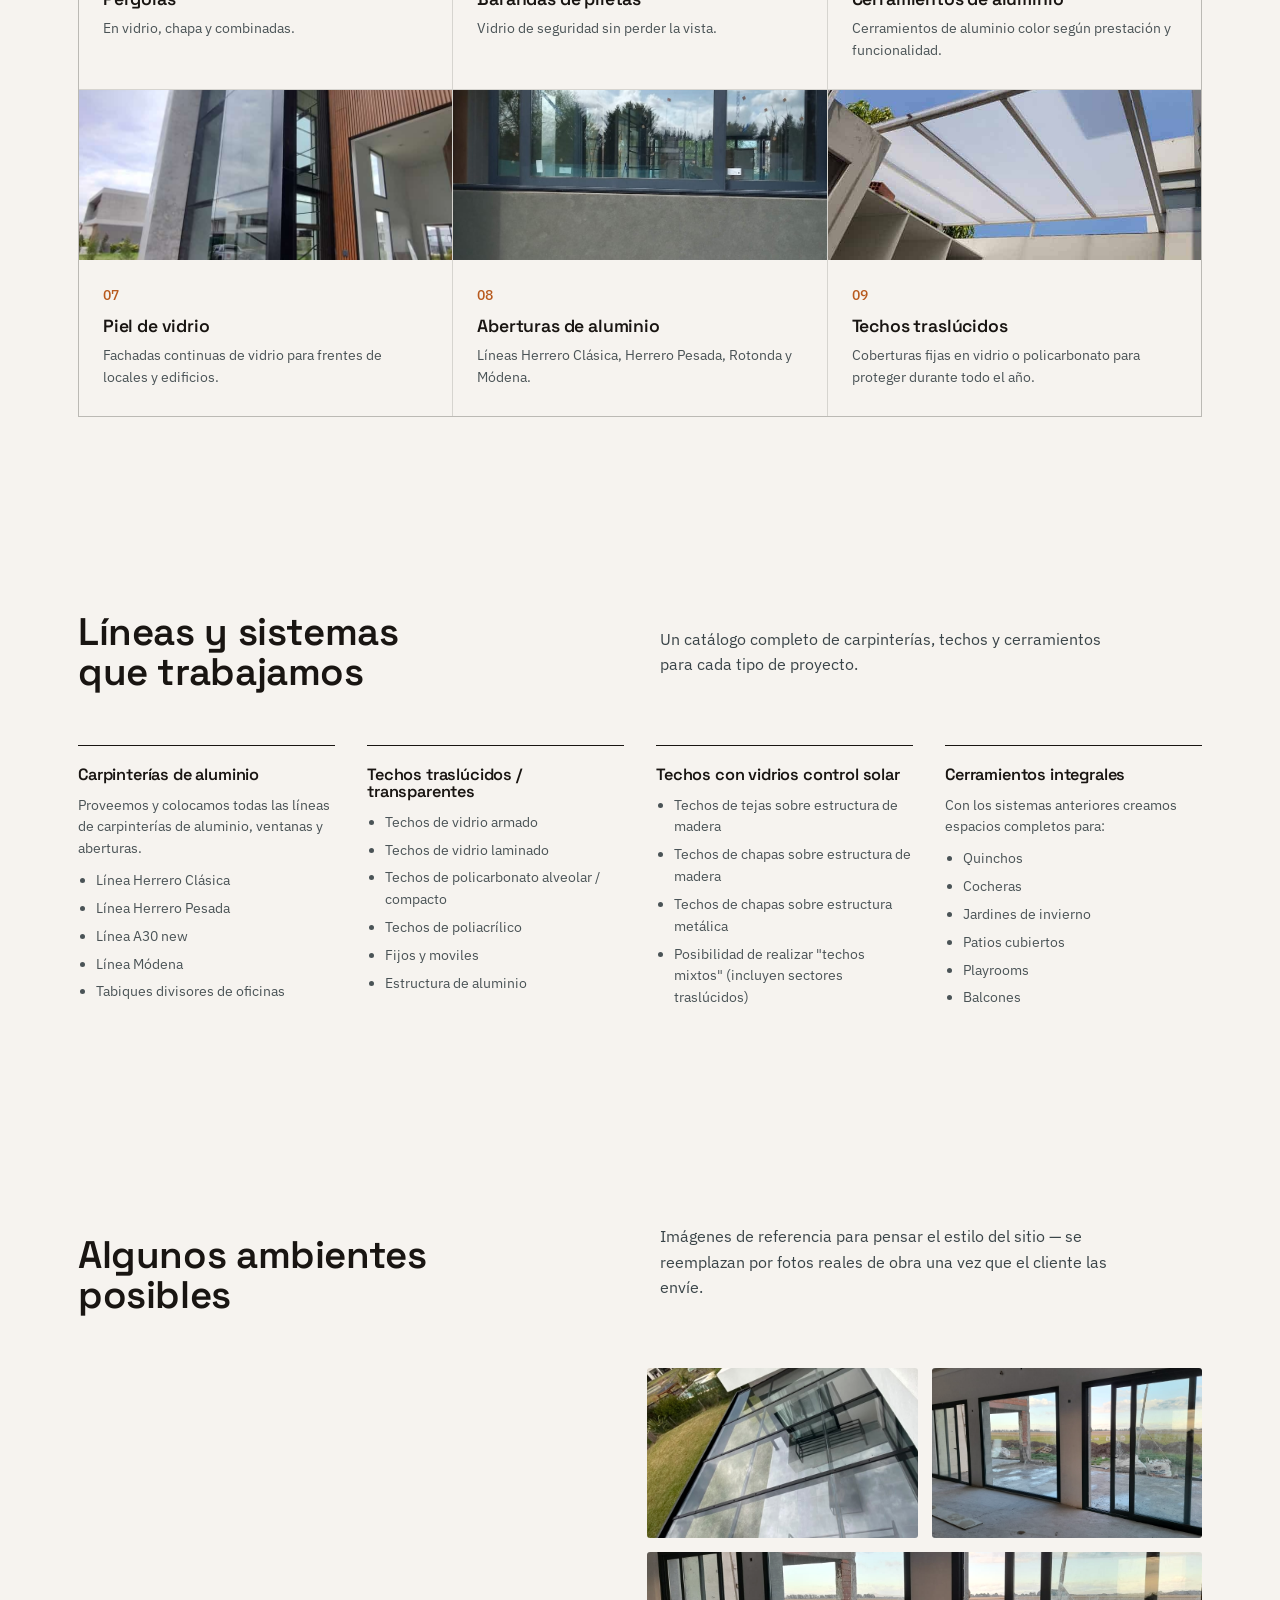
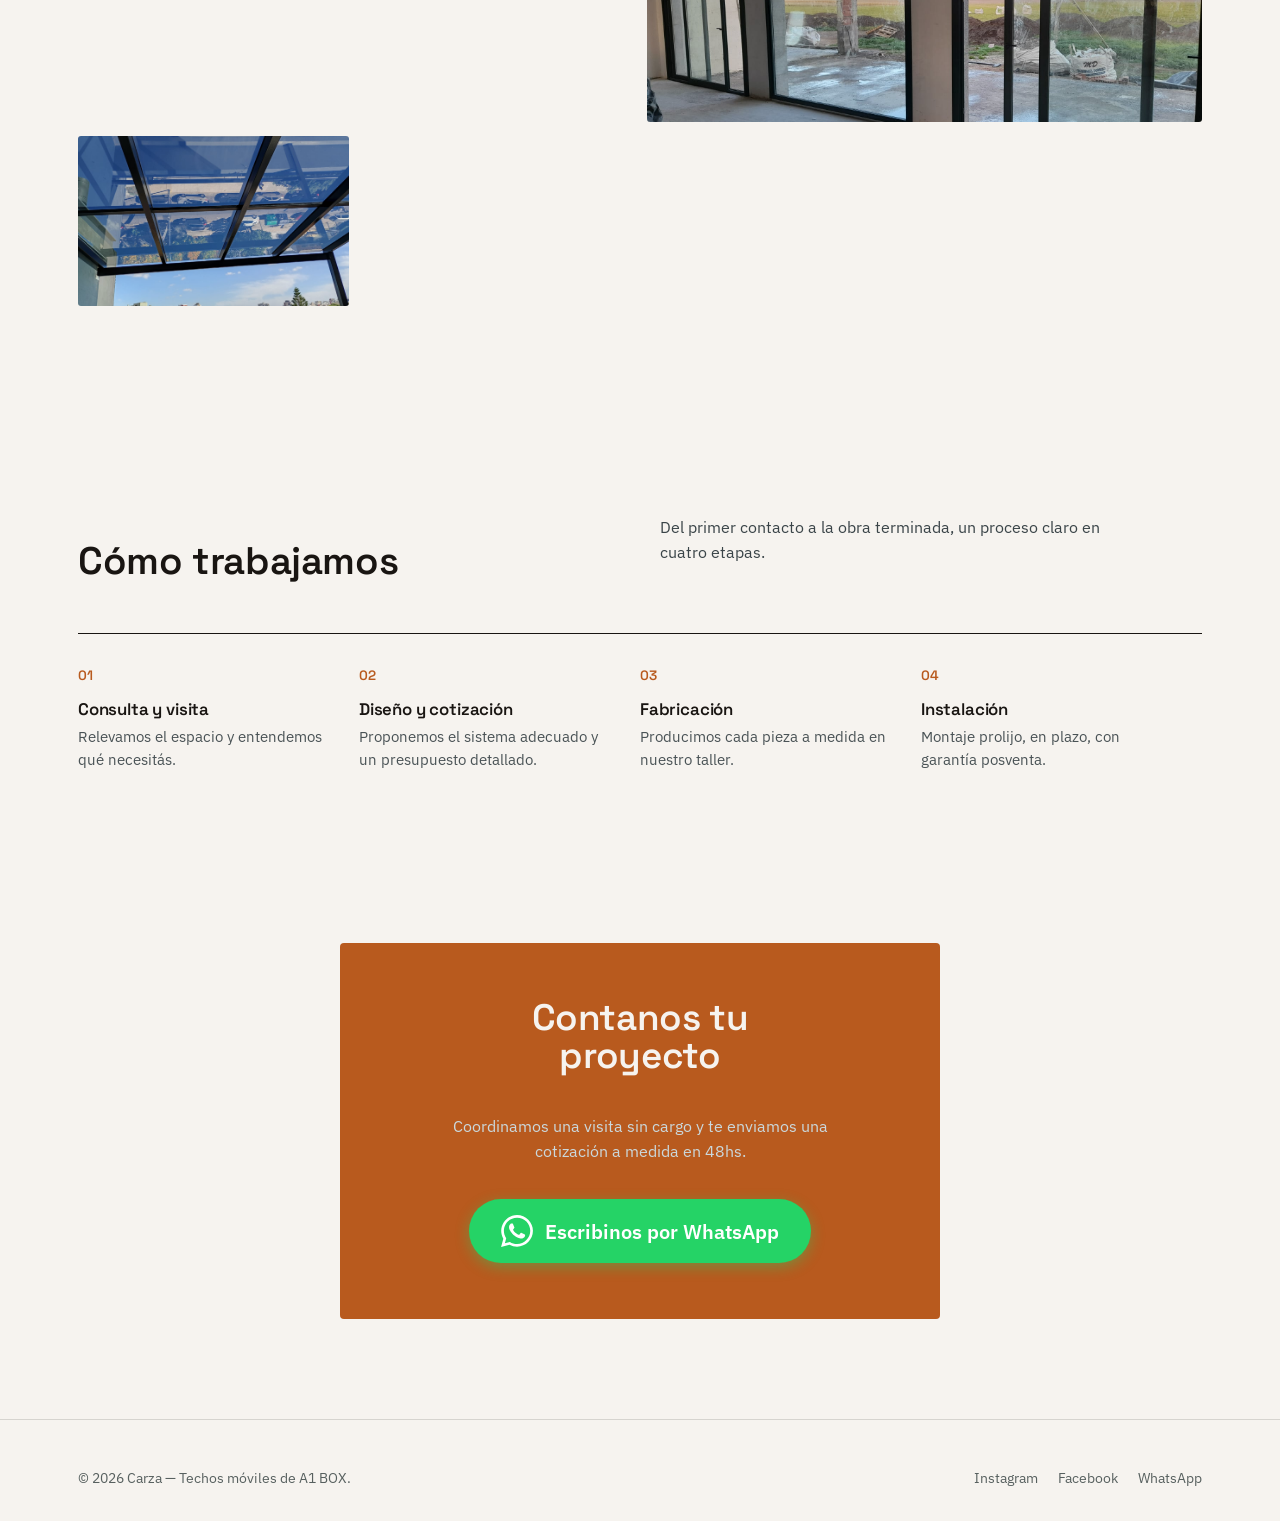
==== commit 2797432d: "imagenes" ====
--- a/index.html
+++ b/index.html
@@ -123,7 +123,7 @@
           </div>
         </a>
         <a class="product-card reveal" href="barandas-de-piletas.html">
-          <div class="product-card-media"><img src="assets/img-techo5.jpeg" alt="Barandas de piletas" loading="lazy"></div>
+          <div class="product-card-media"><img src="assets/barandas_de_pileta/WhatsApp Image 2026-10-24 at 19.47.07.jpeg" alt="Barandas de piletas" loading="lazy"></div>
           <div class="product-card-body">
             <span class="num">05</span>
             <h3>Barandas de piletas</h3>
@@ -147,7 +147,7 @@
           </div>
         </a>
         <a class="product-card reveal" href="aberturas-de-aluminio.html">
-          <div class="product-card-media"><img src="assets/img-techo6.jpeg" alt="Aberturas de aluminio" loading="lazy"></div>
+          <div class="product-card-media"><img src="assets/aberturas_de_aluminio/WhatsApp Image 2026-10-24 at 19.47.08.jpeg" alt="Aberturas de aluminio" loading="lazy"></div>
           <div class="product-card-body">
             <span class="num">08</span>
             <h3>Aberturas de aluminio</h3>
@@ -155,7 +155,7 @@
           </div>
         </a>
         <a class="product-card reveal" href="techos-traslucidos.html">
-          <div class="product-card-media"><img src="assets/img-techo2.jpeg" alt="Techos traslúcidos" loading="lazy"></div>
+          <div class="product-card-media"><img src="assets/techos_traslucidos/techo_traslucido1.jpeg" alt="Techos traslúcidos" loading="lazy"></div>
           <div class="product-card-body">
             <span class="num">09</span>
             <h3>Techos traslúcidos</h3>
--- a/styles.css
+++ b/styles.css
@@ -77,8 +77,10 @@
 .menu-toggle[aria-expanded="true"] span::after{transform:translateY(-7px) rotate(-45deg); background:var(--ink);}
 
 /* dropdown de productos en el nav */
-.has-dropdown{position:relative;}
+/* el <li> ocupa toda la altura del header, así el mouse nunca "sale" del hover al bajar al menú */
+.has-dropdown{position:relative; padding:24px 0; margin:-24px 0;}
 .dropdown-row{display:flex; align-items:center; gap:2px;}
+.dropdown-row > a{padding:6px 4px;}
 .dropdown-toggle{
   display:none; background:none; border:none; cursor:pointer;
   font-size:0.75rem; color:#57605F; padding:4px 6px;
@@ -86,14 +88,18 @@
 }
 .has-dropdown.open .dropdown-toggle{transform:rotate(180deg);}
 .dropdown{
-  position:absolute; top:100%; left:-16px; margin-top:6px;
+  position:absolute; top:100%; left:-16px; margin-top:0;
   background:var(--paper); border:1px solid var(--line); border-radius:var(--radius);
-  min-width:230px; padding:8px 0; display:none; flex-direction:column; gap:0;
+  min-width:260px; padding:8px 0; display:flex; flex-direction:column; gap:0;
   box-shadow:0 20px 40px -24px rgba(25,21,18,0.35);
-  opacity:0; transform:translateY(6px);
-  transition:opacity .25s ease, transform .25s ease;
-}
-.has-dropdown:hover .dropdown{display:flex; opacity:1; transform:translateY(0);}
+  opacity:0; visibility:hidden; pointer-events:none; transform:translateY(6px);
+  transition:opacity .25s ease, transform .25s ease, visibility 0s linear .25s;
+}
+.has-dropdown:hover .dropdown,
+.has-dropdown:focus-within .dropdown{
+  opacity:1; visibility:visible; pointer-events:auto; transform:translateY(0);
+  transition:opacity .25s ease, transform .25s ease, visibility 0s;
+}
 .dropdown li{width:100%;}
 .dropdown a{display:block; padding:10px 18px; font-size:0.9rem; font-weight:400;}
 .dropdown a:hover{background:var(--paper-2); color:var(--accent-deep);}
@@ -334,21 +340,38 @@
   .form-row{grid-template-columns:1fr;}
 
   /* menú móvil */
-  .header-inner{flex-wrap:wrap;}
+  header{background:var(--paper); backdrop-filter:none;}
+  .header-inner{flex-wrap:wrap; padding:12px 0;}
   .nav-cta{display:none;}
   .menu-toggle{display:block;}
   nav{width:100%; order:3;}
-  nav ul{display:none; flex-direction:column; width:100%; padding:6px 0 18px; gap:0;}
+  nav ul{display:none; flex-direction:column; width:100%; padding:6px 0 14px; gap:0;}
+  nav.nav-open{max-height:calc(100vh - 70px); max-height:calc(100dvh - 70px); overflow-y:auto; -webkit-overflow-scrolling:touch;}
   nav.nav-open ul{display:flex;}
   nav ul li{border-bottom:1px solid var(--line);}
-  nav > ul > li > a, nav > ul > li > .dropdown-row{padding:14px 2px;}
-  .dropdown-row{justify-content:space-between;}
-  .dropdown-toggle{display:block;}
+  nav ul li:last-child{border-bottom:none;}
+  nav > ul > li > a{display:block; padding:15px 4px; font-size:1.05rem;}
+  nav > ul > li > a::after, nav > ul > li > .dropdown-row > a::after{display:none;}
+  .has-dropdown{padding:0; margin:0;}
+  .dropdown-row{justify-content:space-between; align-items:stretch; padding:0;}
+  .dropdown-row > a{flex:1; padding:15px 4px; font-size:1.05rem;}
+  .dropdown-toggle{
+    display:flex; align-items:center; justify-content:center;
+    width:48px; font-size:1rem; color:var(--ink); padding:0;
+  }
   .dropdown{
-    position:static; display:none; opacity:1; transform:none; box-shadow:none;
-    border:none; margin:0 0 6px; padding:0 0 0 14px; min-width:0;
+    position:static; display:none; opacity:1; visibility:visible; pointer-events:auto;
+    transform:none; box-shadow:none; transition:none;
+    border:none; border-radius:0; margin:0 0 8px; padding:0 0 0 14px; min-width:0;
+    background:transparent; border-left:2px solid var(--accent);
   }
+  .has-dropdown:hover .dropdown{transform:none;}
   .has-dropdown.open .dropdown{display:flex;}
+  .dropdown li{border-bottom:none;}
+  .dropdown a{padding:11px 12px; font-size:0.95rem;}
+  nav.nav-open::after{
+    content:''; display:block; height:1px;
+  }
 }
 
 @media (max-width: 560px){
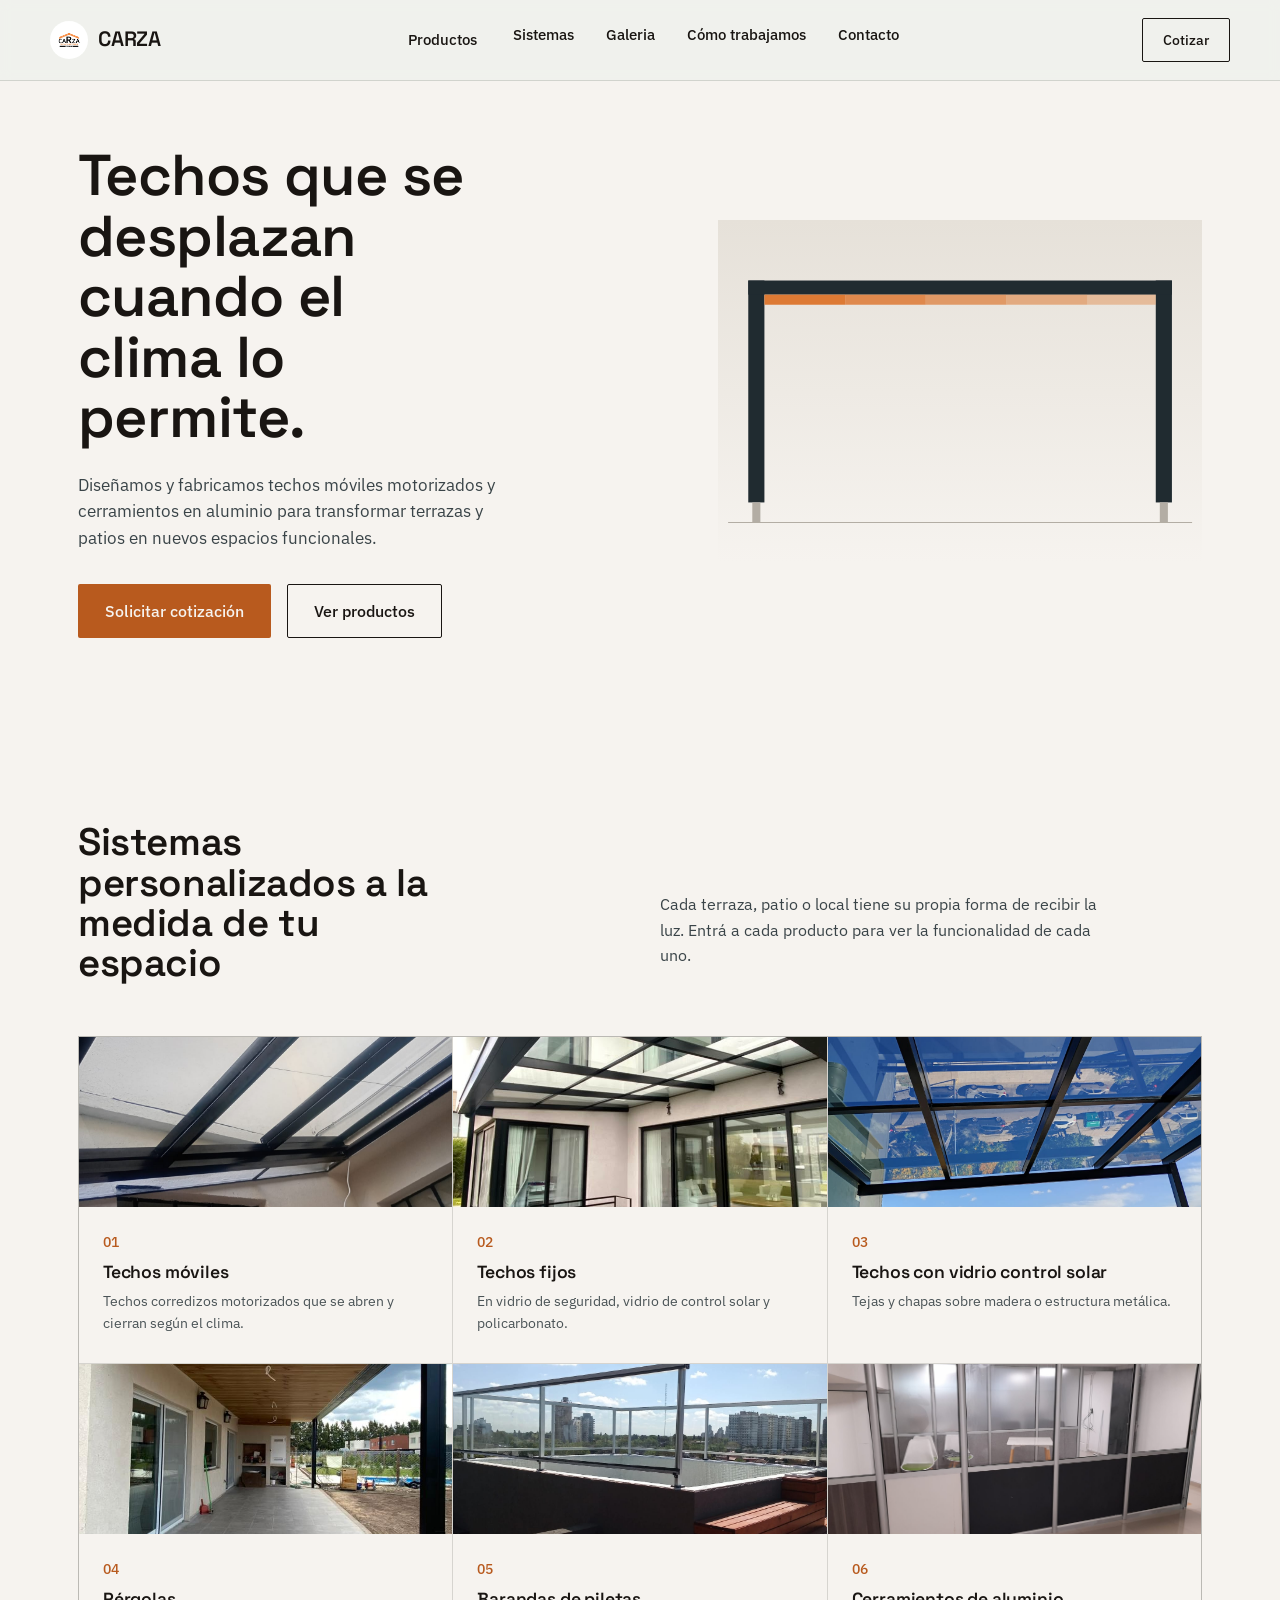
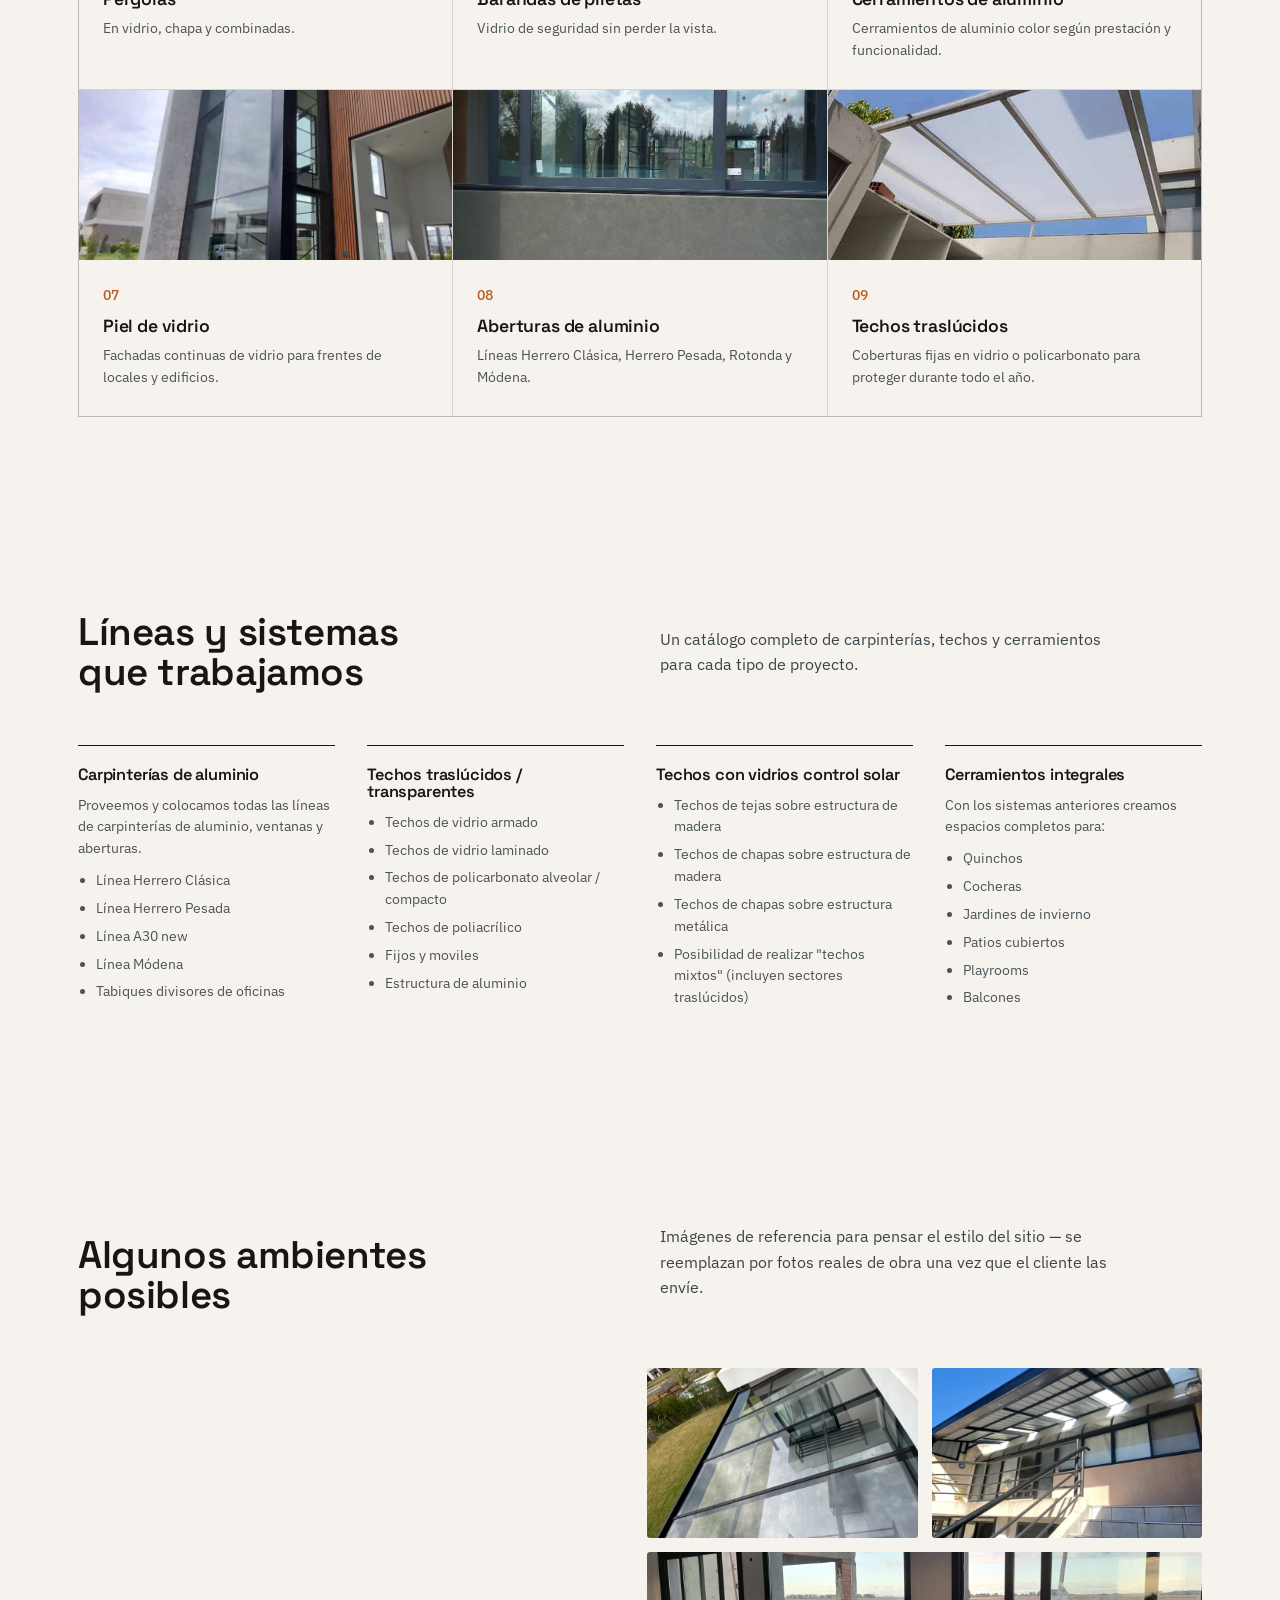
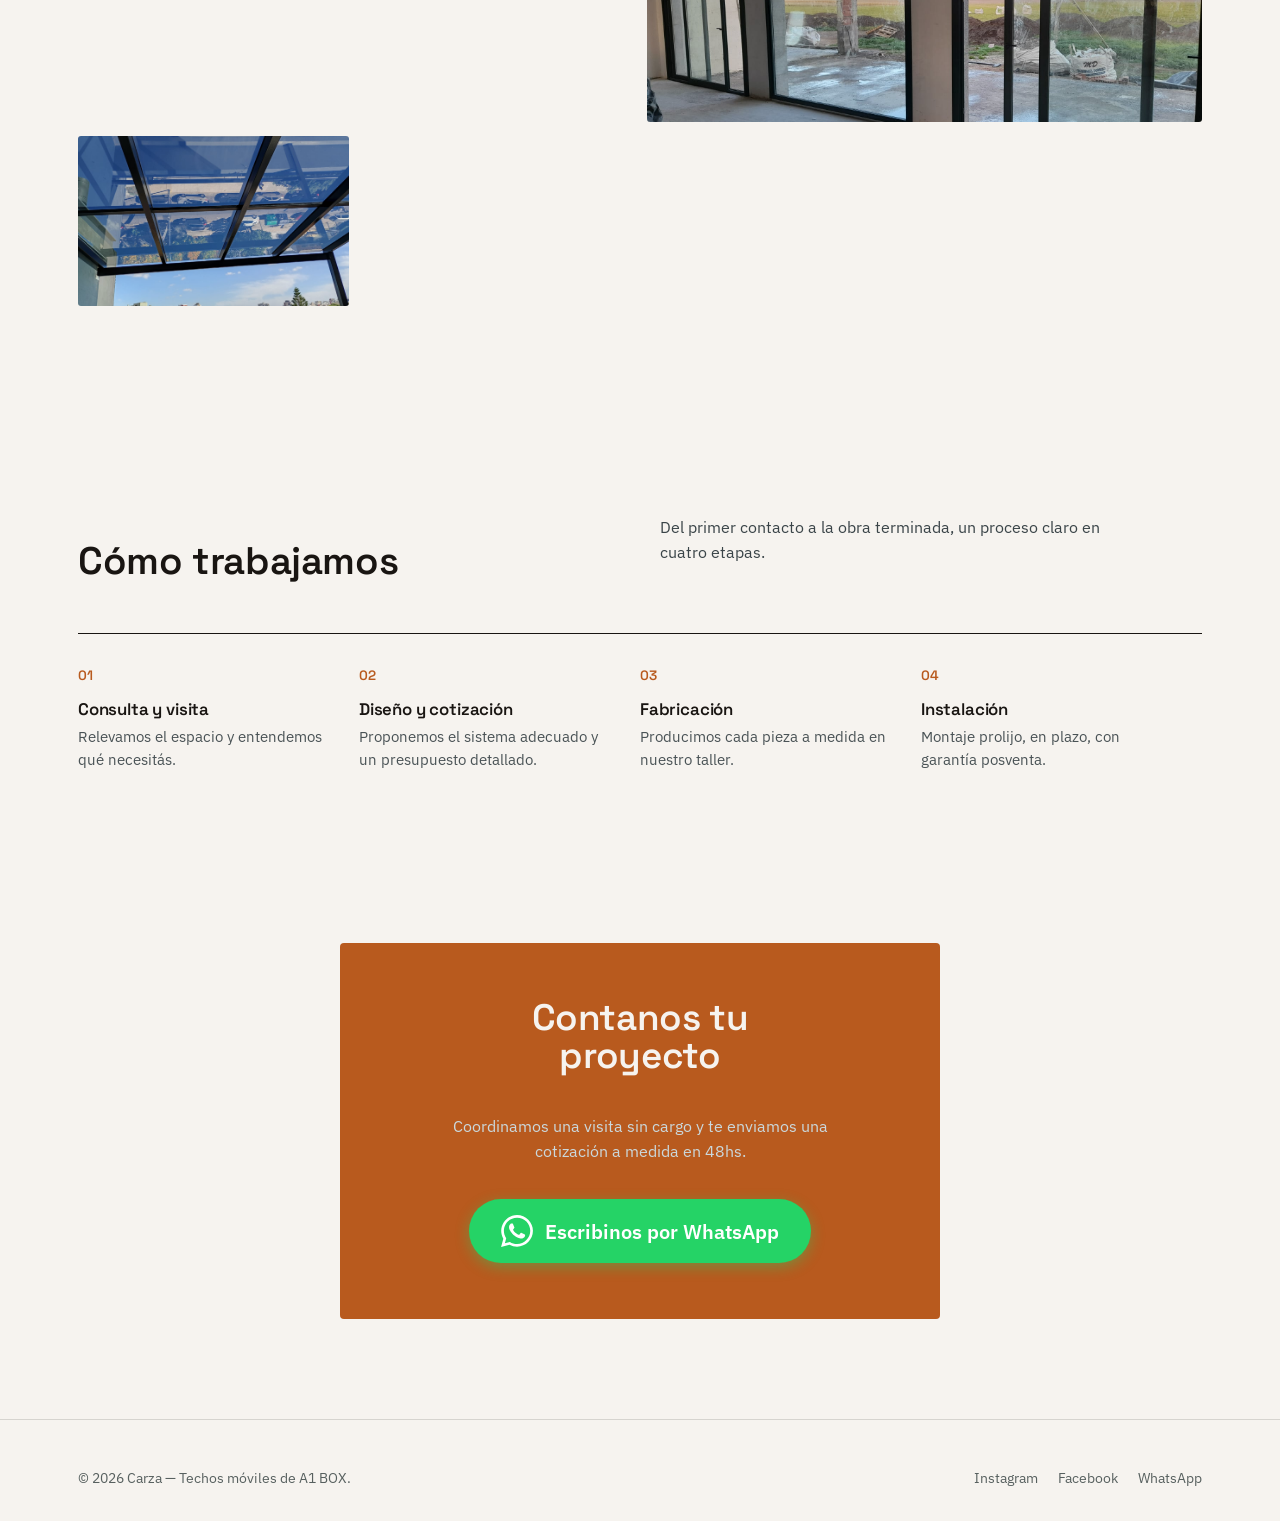
==== commit 07ef1fc5: "Corrige imagenes" ====
--- a/index.html
+++ b/index.html
@@ -225,23 +225,23 @@
       <div class="gallery-grid">
         <div class="gallery-item reveal">
           <video src="assets/techos_con_vidrios_control_solar/5.mp4" autoplay muted loop playsinline></video>
-          <div class="cap">Techo en movimiento</div>
+          <div class="cap"></div>
         </div>
         <div class="gallery-item reveal">
           <img src="assets/techos_fijos/8.jpeg" alt="Techo de vidrio, imagen de referencia" loading="lazy">
-          <div class="cap">Galería cubierta</div>
-        </div>
-        <div class="gallery-item reveal">
-          <img src="assets/cerramientos_de_aluminio/13.jpeg" alt="Cerramiento de vidrio, imagen de referencia" loading="lazy">
-          <div class="cap">Cerramiento de vidrio</div>
+          <div class="cap"></div>
+        </div>
+        <div class="gallery-item reveal">
+          <img src="assets/pergolas/2.jpeg" alt="Cerramiento de vidrio, imagen de referencia" loading="lazy">
+          <div class="cap"></div>
         </div>
         <div class="gallery-item reveal">
           <img src="assets/cerramientos_de_aluminio/13.jpeg" autoplay muted loop playsinline></>
-          <div class="cap">Detalle de instalación</div>
+          <div class="cap"></div>
         </div>
         <div class="gallery-item reveal">
           <img src="assets/techos_con_vidrios_control_solar/1.jpeg" alt="Patio con techo móvil, imagen de referencia" loading="lazy">
-          <div class="cap">Patio cubierto</div>
+          <div class="cap"></div>
         </div>
       </div>
     </section>
